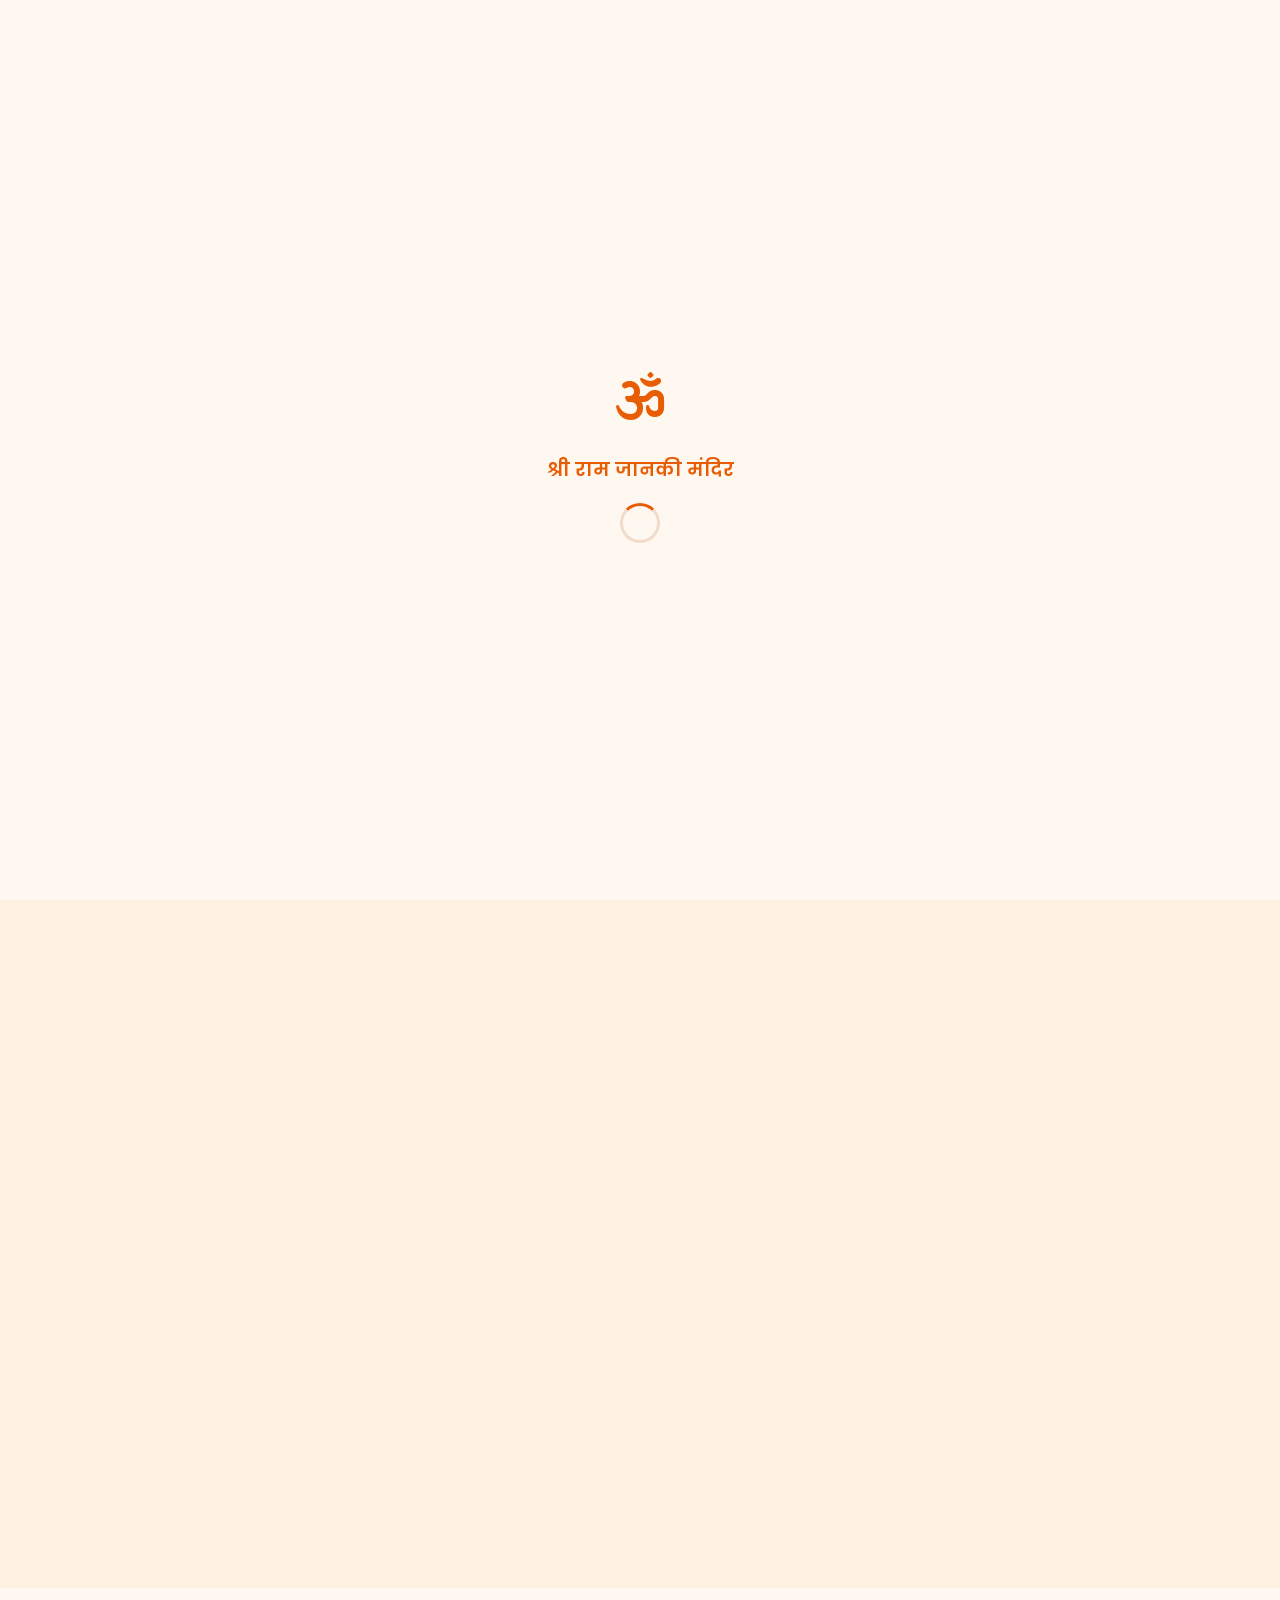
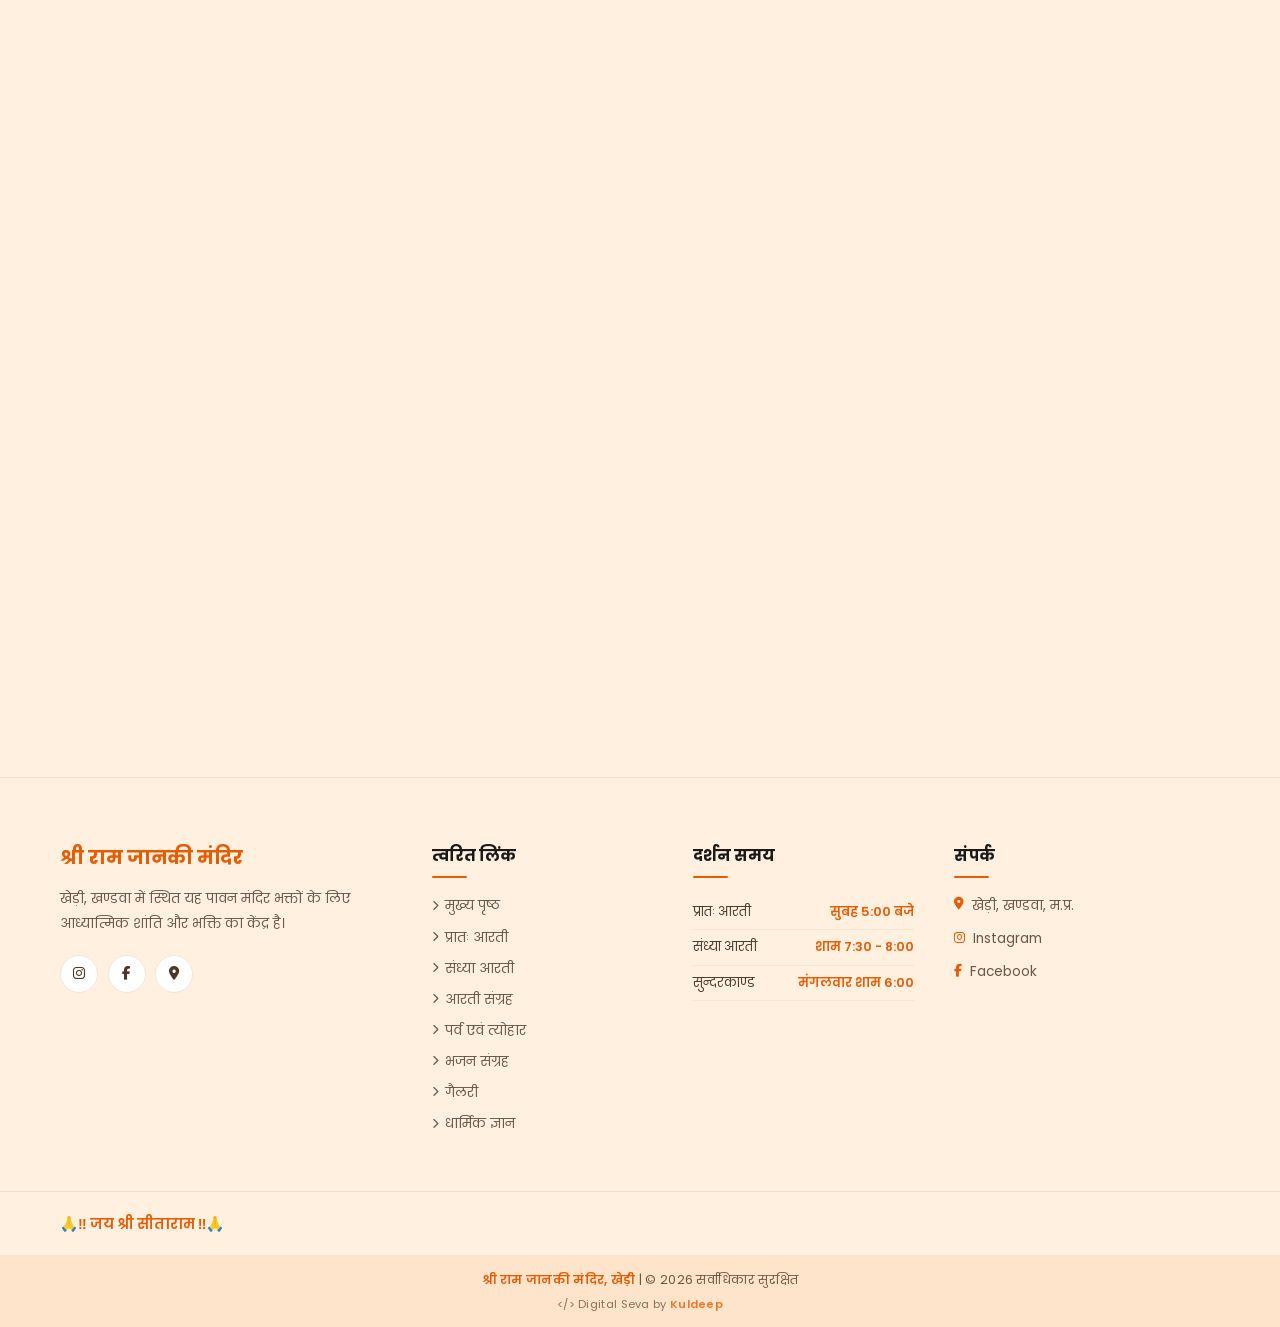
==== index.html @ d08c5ff5 "Add files via upload" ====
<!DOCTYPE html>
<html lang="hi" data-theme="light">

<head>
    <meta charset="UTF-8">
    <meta name="viewport" content="width=device-width, initial-scale=1.0">
    <title>श्री राम जानकी मंदिर - खेड़ी, खण्डवा | आध्यात्मिक शांति और भक्ति का केंद्र</title>
    
    <link rel="preconnect" href="https://fonts.googleapis.com">
    <link rel="preconnect" href="https://fonts.gstatic.com" crossorigin>
    <link href="https://fonts.googleapis.com/css2?family=Hind+Vadodara:wght@300;400;500;600;700&family=Poppins:wght@300;400;500;600;700;800&display=swap" rel="stylesheet">
    
    <link rel="stylesheet" href="https://cdnjs.cloudflare.com/ajax/libs/font-awesome/6.5.1/css/all.min.css">
    <link href="https://unpkg.com/aos@2.3.1/dist/aos.css" rel="stylesheet">
    <link rel="stylesheet" href="style.css">
    <!-- SEO Meta Tags -->
    <meta name="description" content="श्री राम जानकी मंदिर, खेड़ी, खण्डवा - आध्यात्मिक शांति और भक्ति का केंद्र। प्रातः 5:00 बजे और संध्या 7:30 बजे आरती।">
    <meta name="keywords" content="श्री राम जानकी मंदिर, खेड़ी, खण्डवा, राम मंदिर, आरती, भजन, हनुमान चालीसा, सनातन धर्म, मध्य प्रदेश मंदिर">
    <meta name="robots" content="index, follow">
    <link rel="canonical" href="https://shreeramjanki.vercel.app/">
</head>

<body>
    <div class="preloader" id="preloader">
        <div class="preloader-content">
            <div class="preloader-icon"><i class="fas fa-om"></i></div>
            <div class="preloader-text">श्री राम जानकी मंदिर</div>
            <div class="spinner"></div>
        </div>
    </div>
    
    <header class="header" id="header">
        <nav class="navbar">
            <div class="container">
                <div class="nav-wrapper">
                    <a href="index.html" class="logo">
                        <div class="logo-text">
                            <h1>श्री राम जानकी मंदिर</h1>
                            <span class="logo-subtitle">खेड़ी, खण्डवा (म.प्र.)</span>
                        </div>
                    </a>
                    
                    <ul class="nav-menu" id="navMenu">
                        <li class="nav-item"><a href="index.html" class="nav-link active">मुख्य पृष्ठ</a></li>
                        <li class="nav-item"><a href="pratahaarti.html" class="nav-link">प्रातः आरती</a></li>
                        <li class="nav-item"><a href="sandhya.html" class="nav-link">संध्या आरती</a></li>
                        <li class="nav-item"><a href="aartisangrah.html" class="nav-link">आरती संग्रह</a></li>
                        <li class="nav-item"><a href="parv.html" class="nav-link">पर्व एवं त्योहार</a></li>
                        <li class="nav-item"><a href="bhajan.html" class="nav-link">भजन संग्रह</a></li>
                        <li class="nav-item"><a href="gallery.html" class="nav-link">गैलरी</a></li>
                        <li class="nav-item"><a href="gyaan.html" class="nav-link">धार्मिक ज्ञान</a></li>
                    </ul>
                    
                    <div class="nav-actions">
                        <button class="theme-toggle" id="themeToggle"><i class="fas fa-moon"></i></button>
                        <button class="hamburger" id="hamburger"></button>
                    </div>
                </div>
            </div>
        </nav>
    </header>
    
    <main>
        <section class="hero" id="home">
            <div class="hero-bg-particles" id="particles"></div>
            <div class="hero-overlay"></div>
            <div class="container">
                <div class="hero-content">
                    <div class="hero-badge" data-aos="fade-down">
                        <i class="fas fa-om"></i>
                        <span>जय श्री राम</span>
                    </div>
                    <h1 class="hero-title" data-aos="fade-up" data-aos-delay="200">श्री राम जानकी मंदिर</h1>
                    <p class="hero-subtitle" data-aos="fade-up" data-aos-delay="400">आध्यात्मिक शांति और भक्ति का दिव्य केंद्र</p>
                    <p class="hero-description" data-aos="fade-up" data-aos-delay="600">खेड़ी, खण्डवा में स्थित यह पावन मंदिर भगवान श्रीराम और माता सीता को समर्पित है। यहाँ आकर भक्तों को अपार शांति और आध्यात्मिक ऊर्जा का अनुभव होता है।</p>
                    <div class="hero-buttons" data-aos="fade-up" data-aos-delay="800">
                        <a href="#schedule" class="btn btn-primary"><i class="fas fa-clock"></i> दर्शन समय</a>
                        <a href="aartisangrah.html" class="btn btn-outline"><i class="fas fa-pray"></i> आरती संग्रह</a>
                        <a href="#contact" class="btn btn-secondary"><i class="fas fa-location-dot"></i> संपर्क करें</a>
                    </div>
                </div>
            </div>
            <div class="hero-wave">
                <svg xmlns="http://www.w3.org/2000/svg" viewBox="0 0 1440 320">
                    <path fill="var(--bg-primary)" fill-opacity="1" d="M0,96L48,112C96,128,192,160,288,186.7C384,213,480,235,576,213.3C672,192,768,128,864,128C960,128,1056,192,1152,208C1248,224,1344,192,1392,176L1440,160L1440,320L1392,320C1344,320,1248,320,1152,320C1056,320,960,320,864,320C768,320,672,320,576,320C480,320,384,320,288,320C192,320,96,320,48,320L0,320Z"></path>
                </svg>
            </div>
        </section>
        
        <section class="schedule-section" id="schedule">
            <div class="container">
                <div class="section-header" data-aos="fade-up">
                    <span class="section-badge"><i class="far fa-clock"></i> दैनिक कार्यक्रम</span>
                    <h2 class="section-title">समय सारणी</h2>
                    <p class="section-description">मंदिर में होने वाली दैनिक गतिविधियों का विवरण</p>
                    <div class="divider"><span class="divider-icon"><i class="fas fa-om"></i></span></div>
                </div>
                <div class="schedule-cards">
                    <div class="schedule-card" data-aos="fade-up" data-aos-delay="100">
                        <div class="card-icon-wrapper"><i class="fas fa-sun"></i></div>
                        <h3 class="card-title">प्रातः आरती</h3>
                        <div class="card-time"><i class="far fa-clock"></i><span>प्रतिदिन सुबह 5:00 बजे</span></div>
                        <p class="card-description">दिन की शुरुआत भगवान की आरती से करें और आशीर्वाद प्राप्त करें।</p>
                        <a href="pratahaarti.html" class="card-btn">आरती देखें <i class="fas fa-arrow-right"></i></a>
                    </div>
                    <div class="schedule-card" data-aos="fade-up" data-aos-delay="200">
                        <div class="card-icon-wrapper"><i class="fas fa-cloud-moon"></i></div>
                        <h3 class="card-title">संध्या आरती</h3>
                        <div class="card-time"><i class="far fa-clock"></i><span>प्रतिदिन शाम 7:30 - 8:00 बजे</span></div>
                        <p class="card-description">शाम की आरती में शामिल होकर दिनभर की थकान और तनाव दूर करें।</p>
                        <a href="sandhya.html" class="card-btn">आरती देखें <i class="fas fa-arrow-right"></i></a>
                    </div>
                    
                    
                    <!--  <div class="schedule-card" data-aos="fade-up" data-aos-delay="300">
                        <div class="card-icon-wrapper"><i class="fas fa-book-open"></i></div>
                        <h3 class="card-title">सुन्दरकाण्ड पाठ</h3>
                        <div class="card-time"><i class="far fa-clock"></i><span>प्रति मंगलवार शाम 6:00 बजे</span></div>
                        <p class="card-description">हर मंगलवार को विशेष सुन्दरकाण्ड का पाठ और हनुमान जी की आरती।</p>
                        <a href="#" class="card-btn">और जानें <i class="fas fa-arrow-right"></i></a>
                    </div> -->
                    
                    
                </div>
            </div>
        </section>
        
        <section class="quicklinks-section" id="aarti">
            <div class="container">
                <div class="section-header" data-aos="fade-up">
                    <span class="section-badge"><i class="fas fa-link"></i> उपयोगी लिंक</span>
                    <h2 class="section-title">त्वरित लिंक</h2>
                    <p class="section-description">मंदिर से जुड़ी सभी जानकारी एक ही स्थान पर</p>
                    <div class="divider"><span class="divider-icon"><i class="fas fa-om"></i></span></div>
                </div>
                <div class="quicklinks-grid">
                    <a href="pratahaarti.html" class="quicklink-card" data-aos="fade-up" data-aos-delay="100">
                        <div class="ql-icon"><i class="fas fa-sun"></i></div><span class="ql-text">प्रातः आरती</span>
                    </a>
                    <a href="sandhya.html" class="quicklink-card" data-aos="fade-up" data-aos-delay="200">
                        <div class="ql-icon"><i class="fas fa-cloud-moon"></i></div><span class="ql-text">संध्या आरती</span>
                    </a>
                    <a href="aartisangrah.html" class="quicklink-card" data-aos="fade-up" data-aos-delay="300">
                        <div class="ql-icon"><i class="fas fa-book"></i></div><span class="ql-text">आरती संग्रह</span>
                    </a>
                    <a href="bhajan.html" class="quicklink-card" data-aos="fade-up" data-aos-delay="400">
                        <div class="ql-icon"><i class="fas fa-music"></i></div><span class="ql-text">भजन संग्रह</span>
                    </a>
                    <a href="parv.html" class="quicklink-card" data-aos="fade-up" data-aos-delay="500">
                        <div class="ql-icon"><i class="fas fa-calendar-alt"></i></div><span class="ql-text">पर्व एवं त्योहार</span>
                    </a>
                    <a href="gallery.html" class="quicklink-card" data-aos="fade-up" data-aos-delay="600">
                        <div class="ql-icon"><i class="fas fa-images"></i></div><span class="ql-text">गैलरी</span>
                    </a>
                </div>
            </div>
        </section>
        
        <section class="gallery-section" id="gallery">
            <div class="container">
                <div class="section-header" data-aos="fade-up">
                    <span class="section-badge"><i class="fas fa-camera"></i> दर्शन</span>
                    <h2 class="section-title">मनमोहक दर्शन</h2>
                    <p class="section-description">मंदिर की कुछ झलकियाँ</p>
                    <div class="divider"><span class="divider-icon"><i class="fas fa-om"></i></span></div>
                </div>
                <div class="gallery-stack">
                    <div class="gallery-stack-card" data-aos="fade-up">
                        <img src="gallery/ramji.jpg" alt="भगवान श्रीराम दर्शन - श्री राम जानकी मंदिर, खेड़ी, खण्डवा" onerror="this.style.display='none'; this.parentElement.querySelector('.gallery-stack-placeholder').style.display='flex'">
                        <div class="gallery-stack-placeholder"><i class="fas fa-om"></i><span>🙏 भगवान श्रीराम 🙏</span></div>
                        <div class="gallery-stack-info">
                            <h3>🙏 श्रीराम दरबार 🙏</h3>
                        </div>
                    </div>
                    <div class="gallery-stack-card" data-aos="fade-up" data-aos-delay="200">
                        <img src="gallery/mahadev.jpg" alt="भोले बाबा महादेव दर्शन - श्री राम जानकी मंदिर, खेड़ी" onerror="this.style.display='none'; this.parentElement.querySelector('.gallery-stack-placeholder').style.display='flex'">
                        <div class="gallery-stack-placeholder"><i class="fas fa-trident"></i><span>🙏 भोले बाबा 🙏</span></div>
                        <div class="gallery-stack-info">
                            <h3>🙏 भोले बाबा 🙏</h3>
                        </div>
                    </div>
                    <div class="gallery-stack-card" data-aos="fade-up" data-aos-delay="400">
                        <img src="gallery/krishna.jpg" alt="श्री कृष्ण भगवान दर्शन - श्री राम जानकी मंदिर, खेड़ी" onerror="this.style.display='none'; this.parentElement.querySelector('.gallery-stack-placeholder').style.display='flex'">
                        <div class="gallery-stack-placeholder"><i class="fas fa-feather-alt"></i><span>🙏 श्री गोपाल कृष्ण भगवान 🙏</span></div>
                        <div class="gallery-stack-info">
                            <h3>🙏 श्री गोपाल कृष्ण भगवान 🙏</h3>
                        </div>
                    </div>
                </div>
                <div class="gallery-note" data-aos="fade-up">
                    <i class="fas fa-images"></i>
                    <span>और तस्वीरें देखने के लिए गैलरी पर जाएं</span>
                    <a href="gallery.html" class="btn btn-primary btn-sm"><i class="fas fa-arrow-right"></i> पूरी गैलरी</a>
                </div>
            </div>
        </section>
        
        <section class="about-section" id="about">
            <div class="container">
                <div class="section-header" data-aos="fade-up">
                    <span class="section-badge"><i class="fas fa-info-circle"></i> हमारे बारे में</span>
                    <h2 class="section-title">श्री राम जानकी मंदिर का महत्व</h2>
                    <div class="divider"><span class="divider-icon"><i class="fas fa-om"></i></span></div>
                </div>
                <div class="about-wrapper">
                    <div class="about-content" data-aos="fade-up">
                        <p class="about-text">श्री राम जानकी मंदिर, खेड़ी, खण्डवा में स्थित एक अत्यंत पवित्र मंदिर है। यह मंदिर भगवान श्रीराम और माता सीता को समर्पित है।</p>
                        <p class="about-text">यहाँ नियमित रूप से प्रातः और संध्या आरती होती है, साथ ही हर मंगलवार को सुन्दरकाण्ड का पाठ किया जाता है।</p>
                        <div class="about-features">
                            <div class="about-feature"><i class="fas fa-check-circle"></i><span>प्रतिदिन दो बार आरती</span></div>
                            <div class="about-feature"><i class="fas fa-check-circle"></i><span>साप्ताहिक सुन्दरकाण्ड पाठ</span></div>
                            <div class="about-feature"><i class="fas fa-check-circle"></i><span>सभी त्योहारों पर विशेष आयोजन</span></div>
                            <div class="about-feature"><i class="fas fa-check-circle"></i><span>निःशुल्क प्रसाद वितरण</span></div>
                        </div>
                        <a href="https://maps.app.goo.gl/gtmAkqRN3Cxbq8kE8" target="_blank" class="btn btn-primary"><i class="fas fa-map-marker-alt"></i> मंदिर स्थान</a>
                    </div>
                </div>
            </div>
        </section>
        
        <section class="contact-section" id="contact">
            <div class="container">
                <div class="section-header" data-aos="fade-up">
                    <span class="section-badge"><i class="fas fa-phone-alt"></i> जुड़ें हमसे</span>
                    <h2 class="section-title">संपर्क करें</h2>
                    <p class="section-description">किसी भी जानकारी के लिए हमसे सीधे संपर्क करें</p>
                    <div class="divider"><span class="divider-icon"><i class="fas fa-om"></i></span></div>
                </div>
                <div class="contact-wrapper">
                    <div class="contact-info-cards" data-aos="fade-up">
                        <div class="contact-info-card">
                            <div class="contact-card-icon"><i class="fas fa-map-marker-alt"></i></div>
                            <h3>पता</h3>
                            <p>श्री राम जानकी मंदिर<br>खेड़ी, खण्डवा<br>मध्य प्रदेश</p>
                        </div>
                        <div class="contact-info-card">
                            <div class="contact-card-icon"><i class="fas fa-clock"></i></div>
                            <h3>दर्शन समय</h3>
                            <p>सुबह 5:00 बजे से<br>रात 9:00 बजे तक</p>
                        </div>
                        <div class="contact-info-card">
                            <div class="contact-card-icon"><i class="fas fa-share-alt"></i></div>
                            <h3>सोशल मीडिया</h3>
                            <div class="social-buttons">
                                <a href="https://www.instagram.com/shreeramjanakimandirkhedi?igsh=d3RnYnZqNzcwbDA4" target="_blank" class="social-btn instagram"><i class="fab fa-instagram"></i> Instagram</a>
                                <a href="https://m.facebook.com/113578057234668/" target="_blank" class="social-btn facebook"><i class="fab fa-facebook"></i> Facebook</a>
                            </div>
                        </div>
                    </div>
                </div>
            </div>
        </section>
    </main>
    
    <footer class="footer">
        <div class="footer-top">
            <div class="container">
                <div class="footer-grid">
                    <div class="footer-about">
                        <div class="footer-logo">
                            <h3>श्री राम जानकी मंदिर</h3>
                        </div>
                        <p class="footer-description">खेड़ी, खण्डवा में स्थित यह पावन मंदिर भक्तों के लिए आध्यात्मिक शांति और भक्ति का केंद्र है।</p>
                        <div class="footer-social">
                            <a href="https://www.instagram.com/shreeramjanakimandirkhedi?igsh=d3RnYnZqNzcwbDA4" target="_blank" class="footer-social-link"><i class="fab fa-instagram"></i></a>
                            <a href="https://m.facebook.com/113578057234668/" target="_blank" class="footer-social-link"><i class="fab fa-facebook-f"></i></a>
                            <a href="https://maps.app.goo.gl/gtmAkqRN3Cxbq8kE8" target="_blank" class="footer-social-link"><i class="fas fa-map-marker-alt"></i></a>
                        </div>
                    </div>
                    <div class="footer-links">
                        <h4>त्वरित लिंक</h4>
                        <ul>
                            <li><a href="index.html"><i class="fas fa-chevron-right"></i> मुख्य पृष्ठ</a></li>
                            <li><a href="pratahaarti.html"><i class="fas fa-chevron-right"></i> प्रातः आरती</a></li>
                            <li><a href="sandhya.html"><i class="fas fa-chevron-right"></i> संध्या आरती</a></li>
                            <li><a href="aartisangrah.html"><i class="fas fa-chevron-right"></i> आरती संग्रह</a></li>
                            <li><a href="parv.html"><i class="fas fa-chevron-right"></i> पर्व एवं त्योहार</a></li>
                            <li><a href="bhajan.html"><i class="fas fa-chevron-right"></i> भजन संग्रह</a></li>
                            <li><a href="gallery.html"><i class="fas fa-chevron-right"></i> गैलरी</a></li>
                            <li><a href="gyaan.html"><i class="fas fa-chevron-right"></i> धार्मिक ज्ञान</a></li>
                        </ul>
                    </div>
                    <div class="footer-timings">
                        <h4>दर्शन समय</h4>
                        <ul>
                            <li>
                                <div class="timing-item"><span class="timing-label">प्रातः आरती</span><span class="timing-value">सुबह 5:00 बजे</span></div>
                            </li>
                            <li>
                                <div class="timing-item"><span class="timing-label">संध्या आरती</span><span class="timing-value">शाम 7:30 - 8:00</span></div>
                            </li>
                            <li>
                                <div class="timing-item"><span class="timing-label">सुन्दरकाण्ड</span><span class="timing-value">मंगलवार शाम 6:00</span></div>
                            </li>
                        </ul>
                    </div>
                    <div class="footer-contact">
                        <h4>संपर्क</h4>
                        <ul>
                            <li><a href="https://maps.app.goo.gl/gtmAkqRN3Cxbq8kE8" target="_blank" style="color: var(--text-tertiary); text-decoration: none; display: flex; align-items: flex-start; gap: 8px;"><i class="fas fa-map-marker-alt"></i><span>खेड़ी, खण्डवा, म.प्र.</span></a></li>
                            <li><a href="https://www.instagram.com/shreeramjanakimandirkhedi?igsh=d3RnYnZqNzcwbDA4" target="_blank" style="color: var(--text-tertiary); text-decoration: none; display: flex; align-items: flex-start; gap: 8px;"><i class="fab fa-instagram"></i><span>Instagram</span></a></li>
                            <li><a href="https://m.facebook.com/113578057234668/" target="_blank" style="color: var(--text-tertiary); text-decoration: none; display: flex; align-items: flex-start; gap: 8px;"><i class="fab fa-facebook-f"></i><span>Facebook</span></a></li>
                        </ul>
                    </div>
                </div>
            </div>
        </div>
        <div class="footer-bottom">
            <div class="container">
                <div class="footer-bottom-content">
                    <p class="footer-jairam">🙏‼️ जय श्री सीताराम ‼️🙏</p>
                </div>
            </div>
        </div>
        <div class="footer-watermark">
            <div class="container">
                <p><span>श्री राम जानकी मंदिर, खेड़ी</span> | &copy; 2026 सर्वाधिकार सुरक्षित</p>
                <p class="digital-seva">&lt;/&gt; Digital Seva by <a href="https://www.instagram.com/kuldeepyaduvanshi.in" target="_blank">Kuldeep</a></p>
            </div>
        </div>
    </footer>
    
    <button class="back-to-top" id="backToTop"><i class="fas fa-arrow-up"></i></button>
    
    <script src="https://unpkg.com/aos@2.3.1/dist/aos.js"></script>
    <script src="script.js"></script>
</body>

</html>
---- style.css ----
/* ============================================
   CSS Custom Properties (Light & Dark Mode)
   ============================================ */
:root {
    /* Light Theme - Better Colors */
    --bg-primary: #FFF8F0;
    --bg-secondary: #FFF0E0;
    --bg-tertiary: #FFE4CC;
    --bg-card: #FFFFFF;
    --bg-card-hover: #FFF5EB;
    --text-primary: #1A1A1A;
    --text-secondary: #4A3728;
    --text-tertiary: #6B5744;
    --text-light: #8B7355;
    --accent-primary: #E85D04;
    --accent-secondary: #F48C06;
    --accent-tertiary: #FFBA08;
    --gradient-primary: linear-gradient(135deg, #E85D04, #F48C06);
    --gradient-secondary: linear-gradient(135deg, #F48C06, #FFBA08);
    --gradient-gold: linear-gradient(135deg, #FFBA08, #FF9F1C);
    --gradient-card: linear-gradient(145deg, #FFFFFF, #FFF8F0);
    --border-color: #F0DCC8;
    --border-light: #F5E6D3;
    --shadow-sm: 0 2px 8px rgba(232, 93, 4, 0.08);
    --shadow-md: 0 8px 25px rgba(232, 93, 4, 0.12);
    --shadow-lg: 0 16px 40px rgba(232, 93, 4, 0.15);
    --shadow-xl: 0 24px 50px rgba(232, 93, 4, 0.18);
    --overlay-light: rgba(255, 248, 240, 0.8);
    --nav-bg: rgba(255, 255, 255, 0.98);
    --glass-bg: rgba(255, 255, 255, 0.8);
    --accent-glow: rgba(232, 93, 4, 0.15);
    --success-color: #22C55E;
    --card-accent-border: #E85D04;
}

[data-theme="dark"] {
    --bg-primary: #1A1D26;
    --bg-secondary: #21252F;
    --bg-tertiary: #2A2F3A;
    --bg-card: #252935;
    --bg-card-hover: #2D3140;
    --text-primary: #FFFFFF;
    --text-secondary: #E8E3D8;
    --text-tertiary: #C8C0B0;
    --text-light: #B0A898;
    --accent-primary: #FF9F45;
    --accent-secondary: #FFB370;
    --accent-tertiary: #FFD700;
    --gradient-primary: linear-gradient(135deg, #FF9F45, #E8892E);
    --gradient-secondary: linear-gradient(135deg, #FFB370, #FF9F45);
    --gradient-gold: linear-gradient(135deg, #FFD700, #FFB347);
    --gradient-card: linear-gradient(145deg, #252935, #2A2E3A);
    --border-color: #363B48;
    --border-light: #303440;
    --shadow-sm: 0 2px 8px rgba(0, 0, 0, 0.5);
    --shadow-md: 0 8px 25px rgba(0, 0, 0, 0.6);
    --shadow-lg: 0 16px 40px rgba(0, 0, 0, 0.7);
    --shadow-xl: 0 24px 50px rgba(0, 0, 0, 0.8);
    --overlay-light: rgba(26, 29, 38, 0.85);
    --nav-bg: rgba(33, 37, 47, 0.98);
    --glass-bg: rgba(37, 41, 53, 0.8);
    --accent-glow: rgba(255, 159, 69, 0.2);
    --success-color: #22C55E;
    --card-accent-border: #FF9F45;
}

/* ============================================
   Reset & Base Styles
   ============================================ */
*,
*::before,
*::after {
    margin: 0;
    padding: 0;
    box-sizing: border-box;
}

html {
    scroll-behavior: smooth;
    scroll-padding-top: 80px;
    overflow-x: hidden;
    width: 100%;
}

body {
    font-family: 'Poppins', 'Hind Vadodara', sans-serif;
    line-height: 1.7;
    color: var(--text-primary);
    background-color: var(--bg-primary);
    transition: background-color 0.5s ease, color 0.5s ease;
    overflow-x: hidden;
    width: 100%;
    max-width: 100vw;
    position: relative;
}

.container {
    max-width: 1200px;
    margin: 0 auto;
    padding: 0 20px;
    width: 100%;
}

section {
    overflow: hidden;
}

/* ============================================
   Preloader
   ============================================ */
.preloader {
    position: fixed;
    top: 0;
    left: 0;
    width: 100%;
    height: 100%;
    background: var(--bg-primary);
    display: flex;
    align-items: center;
    justify-content: center;
    z-index: 9999;
    transition: opacity 0.5s ease, visibility 0.5s ease;
}

.preloader.hidden {
    opacity: 0;
    visibility: hidden;
    pointer-events: none;
}

.preloader-content {
    text-align: center;
}

.preloader-icon {
    font-size: 3rem;
    color: var(--accent-primary);
    animation: pulse 1.5s ease-in-out infinite;
}

.preloader-text {
    font-size: 1.2rem;
    color: var(--accent-primary);
    margin: 1rem 0;
    font-weight: 600;
}

.spinner {
    width: 40px;
    height: 40px;
    border: 3px solid var(--border-color);
    border-top-color: var(--accent-primary);
    border-radius: 50%;
    animation: spin 0.8s linear infinite;
    margin: 0 auto;
}

@keyframes pulse {
    
    0%,
    100% {
        transform: scale(1);
    }
    
    50% {
        transform: scale(1.15);
    }
}

@keyframes spin {
    to {
        transform: rotate(360deg);
    }
}

/* ============================================
   Header & Navigation - Portfolio Style
   ============================================ */
.header {
    position: sticky;
    top: 0;
    z-index: 1000;
    width: 100%;
}

.navbar {
    background: var(--nav-bg);
    padding: 15px 20px;
    display: flex;
    align-items: center;
    justify-content: space-between;
    box-shadow: 0 2px 10px rgba(0, 0, 0, 0.1);
    width: 100%;
}

.nav-wrapper {
    display: flex;
    justify-content: space-between;
    align-items: center;
    width: 100%;
    max-width: 1200px;
    margin: 0 auto;
}

/* Logo */
.logo {
    font-size: 1.2rem;
    font-weight: 700;
    color: var(--text-primary);
    text-decoration: none;
    transition: color 0.3s;
    display: flex;
    align-items: center;
    gap: 8px;
}

.logo-text h1 {
    font-size: 1.1rem;
    color: var(--accent-primary);
    font-weight: 700;
    line-height: 1.2;
    white-space: nowrap;
}

.logo-subtitle {
    font-size: 0.7rem;
    color: var(--text-tertiary);
    font-weight: 500;
}

/* Navigation Menu */
.nav-menu {
    display: none;
    position: fixed;
    top: 72px;
    left: 0;
    right: 0;
    background: var(--bg-card);
    flex-direction: column;
    gap: 8px;
    padding: 20px;
    box-shadow: 0 5px 15px rgba(0, 0, 0, 0.15);
    z-index: 1000;
    border-radius: 0 0 15px 15px;
    list-style: none;
    margin: 0;
}

.nav-menu.active {
    display: flex;
}

.nav-item {
    width: 100%;
    margin: 0;
    padding: 0;
}

.nav-link {
    display: block;
    padding: 12px 18px;
    border-radius: 25px;
    transition: all 0.3s ease;
    background: var(--bg-card);
    color: var(--text-primary);
    font-weight: 500;
    text-decoration: none;
    box-shadow: 0 2px 8px rgba(0, 0, 0, 0.08);
    font-size: 0.95rem;
    text-align: center;
    border: 1px solid var(--border-light);
    white-space: nowrap;
}

.nav-link:hover {
    background: var(--accent-primary);
    color: white !important;
    transform: translateY(-2px);
    box-shadow: 0 4px 12px rgba(232, 93, 4, 0.3);
}

.nav-link.active {
    background: var(--gradient-primary);
    color: white !important;
    box-shadow: 0 4px 15px rgba(232, 93, 4, 0.35);
    border-color: transparent;
    font-weight: 600;
}

/* Nav Actions */
.nav-actions {
    display: flex;
    align-items: center;
    gap: 10px;
    flex-shrink: 0;
}

.theme-toggle {
    width: 38px;
    height: 38px;
    border-radius: 50%;
    background: var(--bg-tertiary);
    border: 1px solid var(--border-color);
    color: var(--text-secondary);
    cursor: pointer;
    font-size: 1rem;
    display: flex;
    align-items: center;
    justify-content: center;
    transition: all 0.3s ease;
}

.theme-toggle:hover {
    background: var(--accent-primary);
    color: white;
    border-color: var(--accent-primary);
}

/* Hamburger Menu Button */
.hamburger {
    background: none;
    border: none;
    font-size: 24px;
    color: var(--text-primary);
    cursor: pointer;
    display: flex;
    align-items: center;
    justify-content: center;
    transition: color 0.3s;
    padding: 5px;
    width: 40px;
    height: 40px;
}

.hamburger:hover {
    color: var(--accent-primary);
}

.hamburger::before {
    content: '\f0c9';
    font-family: 'Font Awesome 6 Free';
    font-weight: 900;
    font-size: 24px;
}

.hamburger.active::before {
    content: '\f00d';
    color: var(--accent-primary);
}

/* Overlay for mobile menu */
.nav-overlay {
    display: none;
    position: fixed;
    top: 0;
    left: 0;
    width: 100%;
    height: 100%;
    background: rgba(0, 0, 0, 0.5);
    z-index: 998;
}

.nav-overlay.active {
    display: block;
}

/* Body scroll lock */
body.menu-open {
    overflow: hidden;
}

/* Desktop Navigation */
@media (min-width: 769px) {
    .nav-menu {
        position: static;
        display: flex;
        flex-direction: row;
        background: transparent;
        box-shadow: none;
        padding: 0;
        gap: 5px;
        border-radius: 0;
        flex-wrap: nowrap;
    }
    
    .hamburger {
        display: none;
    }
    
    .nav-item {
        width: auto;
        flex-shrink: 0;
    }
    
    .nav-link {
        background: transparent;
        box-shadow: none;
        padding: 8px 14px;
        font-size: 0.85rem;
        border: none;
        border-radius: 25px;
        white-space: nowrap;
        display: inline-flex;
        align-items: center;
        gap: 5px;
    }
    
    .nav-link:hover {
        background: var(--bg-tertiary);
        color: var(--accent-primary) !important;
        transform: translateY(0);
        box-shadow: none;
    }
    
    .nav-link.active {
        background: var(--gradient-primary);
        color: white !important;
        box-shadow: 0 4px 15px rgba(232, 93, 4, 0.3);
    }
}

/* ============================================
   Hero Section
   ============================================ */
.hero {
    position: relative;
    background: var(--gradient-primary);
    min-height: 85vh;
    display: flex;
    align-items: center;
    overflow: hidden;
    padding: 80px 0 60px;
    width: 100%;
}

.hero-bg-particles {
    position: absolute;
    top: 0;
    left: 0;
    width: 100%;
    height: 100%;
    pointer-events: none;
}

.hero-overlay {
    position: absolute;
    top: 0;
    left: 0;
    width: 100%;
    height: 100%;
    background: url("data:image/svg+xml,%3Csvg width='60' height='60' viewBox='0 0 60 60' xmlns='http://www.w3.org/2000/svg'%3E%3Cg fill='none' fill-rule='evenodd'%3E%3Cg fill='%23ffffff' fill-opacity='0.04'%3E%3Cpath d='M36 34v-4h-2v4h-4v2h4v4h2v-4h4v-2h-4zm0-30V0h-2v4h-4v2h4v4h2V6h4V4h-4zM6 34v-4H4v4H0v2h4v4h2v-4h4v-2H6zM6 4V0H4v4H0v2h4v4h2V6h4V4H6z'/%3E%3C/g%3E%3C/g%3E%3C/svg%3E");
}

.hero .container {
    display: flex;
    justify-content: center;
    text-align: center;
    position: relative;
    z-index: 1;
}

.hero-content {
    color: white;
    max-width: 700px;
}

.hero-badge {
    display: inline-flex;
    align-items: center;
    gap: 8px;
    background: rgba(255, 255, 255, 0.2);
    padding: 8px 20px;
    border-radius: 25px;
    font-size: 0.9rem;
    margin-bottom: 1.5rem;
    backdrop-filter: blur(10px);
    border: 1px solid rgba(255, 255, 255, 0.3);
}

.hero-title {
    font-size: 3.2rem;
    font-weight: 800;
    line-height: 1.2;
    margin-bottom: 0.8rem;
    text-shadow: 2px 2px 4px rgba(0, 0, 0, 0.2);
}

.hero-subtitle {
    font-size: 1.3rem;
    font-weight: 500;
    opacity: 0.95;
    margin-bottom: 0.8rem;
}

.hero-description {
    font-size: 1rem;
    opacity: 0.9;
    margin-bottom: 2rem;
    line-height: 1.8;
}

.hero-buttons {
    display: flex;
    gap: 1rem;
    flex-wrap: wrap;
    justify-content: center;
}

.btn {
    display: inline-flex;
    align-items: center;
    gap: 8px;
    padding: 13px 26px;
    border-radius: 50px;
    font-size: 0.95rem;
    font-weight: 600;
    text-decoration: none;
    cursor: pointer;
    transition: all 0.3s ease;
    border: none;
    font-family: inherit;
    white-space: nowrap;
}

.btn-primary {
    background: white;
    color: var(--accent-primary);
    box-shadow: 0 4px 15px rgba(0, 0, 0, 0.15);
}

.btn-primary:hover {
    transform: translateY(-3px);
    box-shadow: 0 8px 25px rgba(0, 0, 0, 0.2);
}

.btn-outline {
    background: transparent;
    color: white;
    border: 2px solid white;
}

.btn-outline:hover {
    background: white;
    color: var(--accent-primary);
    transform: translateY(-3px);
}

.btn-secondary {
    background: rgba(255, 255, 255, 0.2);
    color: white;
    border: 1px solid rgba(255, 255, 255, 0.4);
    backdrop-filter: blur(10px);
}

.btn-secondary:hover {
    background: rgba(255, 255, 255, 0.3);
    transform: translateY(-3px);
}

.btn-sm {
    padding: 8px 16px;
    font-size: 0.8rem;
}

.hero-wave {
    position: absolute;
    bottom: -1px;
    left: 0;
    width: 100%;
    line-height: 0;
}

.hero-wave svg {
    width: 100%;
    height: auto;
}

/* ============================================
   Section Headers
   ============================================ */
.section-header {
    text-align: center;
    margin-bottom: 3rem;
}

.section-badge {
    display: inline-flex;
    align-items: center;
    gap: 6px;
    background: var(--bg-tertiary);
    color: var(--accent-primary);
    padding: 7px 18px;
    border-radius: 25px;
    font-size: 0.85rem;
    font-weight: 600;
    margin-bottom: 1rem;
}

.section-title {
    font-size: 2.2rem;
    font-weight: 700;
    color: var(--text-primary);
    margin-bottom: 0.5rem;
}

.section-description {
    color: var(--text-tertiary);
    font-size: 1rem;
    max-width: 550px;
    margin: 0 auto;
}

.divider {
    display: flex;
    align-items: center;
    justify-content: center;
    gap: 15px;
    margin-top: 1.2rem;
}

.divider::before,
.divider::after {
    content: '';
    width: 50px;
    height: 2px;
    background: var(--accent-primary);
    opacity: 0.25;
    border-radius: 1px;
}

.divider-icon {
    color: var(--accent-primary);
    font-size: 1.2rem;
}

/* ============================================
   Schedule Section
   ============================================ */
.schedule-section {
    padding: 5rem 0;
    background: var(--bg-secondary);
}

.schedule-cards {
    display: grid;
    grid-template-columns: repeat(3, 1fr);
    gap: 1.8rem;
    max-width: 1200px;
    margin: 0 auto;
    padding: 0 20px;
}

.schedule-card {
    background: var(--bg-card);
    border-radius: 16px;
    padding: 2.5rem 1.5rem 2rem;
    text-align: center;
    position: relative;
    transition: all 0.3s ease;
    border: 1px solid var(--border-light);
    box-shadow: var(--shadow-sm);
}

.schedule-card:hover {
    transform: translateY(-6px);
    box-shadow: var(--shadow-lg);
    border-color: var(--card-accent-border);
}

.card-icon-wrapper {
    font-size: 2rem;
    color: var(--accent-primary);
    margin-bottom: 1rem;
    width: 60px;
    height: 60px;
    background: var(--bg-tertiary);
    border-radius: 50%;
    display: inline-flex;
    align-items: center;
    justify-content: center;
    transition: all 0.3s ease;
}

.schedule-card:hover .card-icon-wrapper {
    background: var(--accent-primary);
    color: white;
    transform: scale(1.1);
}

.card-title {
    font-size: 1.2rem;
    color: var(--text-primary);
    margin-bottom: 0.6rem;
    font-weight: 600;
}

.card-time {
    display: flex;
    align-items: center;
    justify-content: center;
    gap: 6px;
    color: var(--accent-primary);
    margin-bottom: 0.8rem;
    font-size: 0.9rem;
    font-weight: 500;
}

.card-description {
    color: var(--text-light);
    font-size: 0.85rem;
    margin-bottom: 1.2rem;
    line-height: 1.6;
}

.card-btn {
    display: inline-flex;
    align-items: center;
    gap: 6px;
    color: var(--accent-primary);
    text-decoration: none;
    font-weight: 600;
    font-size: 0.85rem;
    transition: all 0.3s ease;
    padding: 8px 18px;
    border-radius: 20px;
    background: var(--bg-tertiary);
}

.card-btn:hover {
    gap: 10px;
    background: var(--accent-primary);
    color: white;
}

/* ============================================
   Quick Links Section
   ============================================ */
.quicklinks-section {
    padding: 5rem 0;
    background: var(--bg-primary);
}

.quicklinks-grid {
    display: grid;
    grid-template-columns: repeat(3, 1fr);
    gap: 1.2rem;
}

.quicklink-card {
    display: flex;
    flex-direction: column;
    align-items: center;
    gap: 0.8rem;
    padding: 1.8rem 1.2rem;
    background: var(--bg-card);
    border-radius: 14px;
    text-decoration: none;
    transition: all 0.3s ease;
    border: 1px solid var(--border-light);
    box-shadow: var(--shadow-sm);
}

.quicklink-card:hover {
    background: var(--gradient-primary);
    transform: translateY(-4px);
    box-shadow: var(--shadow-md);
    border-color: transparent;
}

.quicklink-card:hover .ql-icon,
.quicklink-card:hover .ql-text {
    color: white;
}

.quicklink-card:hover .ql-icon {
    background: rgba(255, 255, 255, 0.25);
}

.ql-icon {
    width: 50px;
    height: 50px;
    background: var(--bg-tertiary);
    border-radius: 50%;
    display: flex;
    align-items: center;
    justify-content: center;
    font-size: 1.1rem;
    color: var(--accent-primary);
    transition: all 0.3s ease;
}

.ql-text {
    font-weight: 600;
    color: var(--text-primary);
    font-size: 0.85rem;
    transition: color 0.3s ease;
}

/* ============================================
   Gallery Stack Section (Index Page)
   ============================================ */
.gallery-section {
    padding: 5rem 0;
    background: var(--bg-secondary);
}

/* Vertical Stack */
.gallery-stack {
    display: flex;
    flex-direction: column;
    gap: 2rem;
    max-width: 450px;
    margin: 0 auto;
}

.gallery-stack-card {
    background: var(--bg-card);
    border-radius: 16px;
    overflow: hidden;
    box-shadow: var(--shadow-md);
    border: 2px solid var(--accent-primary);
    transition: all 0.3s ease;
    position: relative;
}

.gallery-stack-card:hover {
    transform: translateY(-5px);
    box-shadow: var(--shadow-xl);
}

.gallery-stack-card img {
    width: 100%;
    height: 300px;
    object-fit: cover;
    display: block;
}

.gallery-stack-placeholder {
    display: none;
    width: 100%;
    height: 300px;
    flex-direction: column;
    align-items: center;
    justify-content: center;
    gap: 0.8rem;
    background: var(--bg-tertiary);
    color: var(--accent-primary);
}

.gallery-stack-placeholder i {
    font-size: 3rem;
}

.gallery-stack-placeholder span {
    font-size: 1rem;
    font-weight: 600;
    text-align: center;
    padding: 0 1rem;
}

.gallery-stack-info {
    padding: 1rem;
    text-align: center;
}

.gallery-stack-info h3 {
    font-size: 1.1rem;
    color: var(--accent-primary);
    font-weight: 700;
}

/* Gallery Note */
.gallery-note {
    text-align: center;
    margin-top: 2.5rem;
    padding: 1.2rem 1.5rem;
    background: var(--bg-card);
    border-radius: 14px;
    border: 2px dashed var(--border-color);
    display: flex;
    align-items: center;
    justify-content: center;
    gap: 12px;
    flex-wrap: wrap;
    max-width: 500px;
    margin-left: auto;
    margin-right: auto;
}

.gallery-note i {
    font-size: 1.3rem;
    color: var(--accent-primary);
}

.gallery-note span {
    font-size: 0.9rem;
    color: var(--text-secondary);
    font-weight: 500;
}

.gallery-note .btn-sm {
    padding: 6px 16px;
    font-size: 0.8rem;
}

@media (max-width: 768px) {
    .gallery-stack {
        max-width: 380px;
    }
    
    .gallery-stack-card img,
    .gallery-stack-placeholder {
        height: 250px;
    }
    
    .gallery-stack-info h3 {
        font-size: 1rem;
    }
    
    .gallery-note {
        flex-direction: column;
        text-align: center;
    }
}

@media (max-width: 480px) {
    .gallery-stack {
        max-width: 100%;
        gap: 1.5rem;
    }
    
    .gallery-stack-card img,
    .gallery-stack-placeholder {
        height: 220px;
    }
    
    .gallery-stack-info h3 {
        font-size: 0.95rem;
    }
}

/* ============================================
   About Section
   ============================================ */
.about-section {
    padding: 5rem 0;
    background: var(--bg-primary);
}

.about-wrapper {
    max-width: 800px;
    margin: 0 auto;
    text-align: center;
}

.about-content h2 {
    font-size: 2rem;
    color: var(--text-primary);
    margin-bottom: 1rem;
    position: relative;
    padding-bottom: 1rem;
}

.about-content h2::after {
    content: '';
    position: absolute;
    bottom: 0;
    left: 50%;
    transform: translateX(-50%);
    width: 60px;
    height: 3px;
    background: var(--accent-primary);
    border-radius: 2px;
}

.about-text {
    color: var(--text-secondary);
    margin-bottom: 1rem;
    line-height: 1.9;
    font-size: 1rem;
    text-align: center;
}

.about-features {
    margin: 2rem 0;
    display: grid;
    grid-template-columns: repeat(2, 1fr);
    gap: 1rem;
    text-align: left;
    max-width: 500px;
    margin-left: auto;
    margin-right: auto;
}

.about-feature {
    display: flex;
    align-items: center;
    gap: 10px;
    color: var(--text-secondary);
    font-size: 0.9rem;
    padding: 0.5rem;
}

.about-feature i {
    color: var(--success-color);
    font-size: 1rem;
    flex-shrink: 0;
}

/* ============================================
   Contact Section
   ============================================ */
.contact-section {
    padding: 5rem 0;
    background: var(--bg-secondary);
}

.contact-wrapper {
    max-width: 900px;
    margin: 0 auto;
}

.contact-info-cards {
    display: grid;
    grid-template-columns: repeat(2, 1fr);
    gap: 1.2rem;
}

.contact-info-card {
    background: var(--bg-card);
    padding: 2rem 1.5rem;
    border-radius: 16px;
    box-shadow: var(--shadow-sm);
    border: 1px solid var(--border-light);
    transition: all 0.3s ease;
    text-align: center;
}

.contact-info-card:hover {
    box-shadow: var(--shadow-md);
    transform: translateY(-3px);
    border-color: var(--card-accent-border);
}

.contact-card-icon {
    width: 50px;
    height: 50px;
    background: var(--bg-tertiary);
    border-radius: 50%;
    display: inline-flex;
    align-items: center;
    justify-content: center;
    font-size: 1.1rem;
    color: var(--accent-primary);
    margin-bottom: 0.8rem;
}

.contact-info-card h3 {
    color: var(--text-primary);
    margin-bottom: 0.4rem;
    font-size: 1.05rem;
}

.contact-info-card p {
    color: var(--text-tertiary);
    font-size: 0.9rem;
}

.social-buttons {
    display: flex;
    flex-wrap: wrap;
    gap: 0.5rem;
    justify-content: center;
    margin-top: 0.5rem;
}

.social-btn {
    display: flex;
    align-items: center;
    gap: 6px;
    padding: 8px 14px;
    border-radius: 20px;
    text-decoration: none;
    font-size: 0.8rem;
    font-weight: 500;
    transition: all 0.3s ease;
    color: white;
}

.social-btn.instagram {
    background: linear-gradient(45deg, #f09433, #e6683c, #dc2743, #cc2366, #bc1888);
}

.social-btn.facebook {
    background: #1877F2;
}

.social-btn.whatsapp-community {
    background: #25D366;
}

.social-btn.whatsapp-community:hover {
    background: #1EAE52;
    transform: translateY(-2px);
}

.social-btn:hover {
    transform: translateY(-2px);
    opacity: 0.9;
}

/* ============================================
   Footer
   ============================================ */
.footer {
    background: var(--bg-secondary);
    border-top: 1px solid var(--border-color);
}

.footer-top {
    padding: 4rem 0 3rem;
}

.footer-grid {
    display: grid;
    grid-template-columns: 1.5fr 1fr 1fr 1.2fr;
    gap: 2.5rem;
}

.footer-logo h3 {
    color: var(--accent-primary);
    font-size: 1.2rem;
    margin-bottom: 0.8rem;
}

.footer-description {
    color: var(--text-tertiary);
    font-size: 0.85rem;
    line-height: 1.8;
    margin-bottom: 1.2rem;
}

.footer-social {
    display: flex;
    gap: 0.6rem;
}

.footer-social-link {
    width: 38px;
    height: 38px;
    background: var(--bg-card);
    border-radius: 50%;
    display: flex;
    align-items: center;
    justify-content: center;
    color: var(--text-secondary);
    text-decoration: none;
    transition: all 0.3s ease;
    font-size: 0.85rem;
    border: 1px solid var(--border-light);
}

.footer-social-link:hover {
    background: var(--gradient-primary);
    color: white;
    transform: translateY(-3px);
    border-color: transparent;
}

.footer-links h4,
.footer-timings h4,
.footer-contact h4 {
    color: var(--text-primary);
    margin-bottom: 1rem;
    font-size: 1rem;
    position: relative;
    padding-bottom: 0.6rem;
}

.footer-links h4::after,
.footer-timings h4::after,
.footer-contact h4::after {
    content: '';
    position: absolute;
    bottom: 0;
    left: 0;
    width: 35px;
    height: 2.5px;
    background: var(--accent-primary);
    border-radius: 2px;
}

.footer-links ul,
.footer-timings ul,
.footer-contact ul {
    list-style: none;
}

.footer-links li {
    margin-bottom: 0.5rem;
}

.footer-links a {
    color: var(--text-tertiary);
    text-decoration: none;
    font-size: 0.85rem;
    display: flex;
    align-items: center;
    gap: 6px;
    transition: all 0.3s ease;
}

.footer-links a:hover {
    color: var(--accent-primary);
    transform: translateX(4px);
}

.footer-links a i {
    font-size: 0.65rem;
}

.timing-item {
    display: flex;
    justify-content: space-between;
    align-items: center;
    padding: 0.4rem 0;
    border-bottom: 1px solid var(--border-light);
}

.timing-label {
    color: var(--text-secondary);
    font-size: 0.8rem;
}

.timing-value {
    color: var(--accent-primary);
    font-weight: 600;
    font-size: 0.8rem;
}

.footer-contact li {
    display: flex;
    align-items: flex-start;
    gap: 8px;
    color: var(--text-tertiary);
    margin-bottom: 0.6rem;
    font-size: 0.85rem;
}

.footer-contact li i {
    color: var(--accent-primary);
    margin-top: 4px;
    font-size: 0.8rem;
}

.footer-contact-btn {
    margin-top: 0.8rem;
    display: inline-flex;
    border-color: var(--accent-primary);
    color: var(--accent-primary);
}

.footer-contact-btn:hover {
    background: var(--accent-primary);
    color: white;
}

.footer-bottom {
    border-top: 1px solid var(--border-color);
    padding: 1.2rem 0;
}

.footer-bottom-content {
    display: flex;
    justify-content: space-between;
    align-items: center;
    flex-wrap: wrap;
    gap: 0.8rem;
}

.copyright {
    color: var(--text-tertiary);
    font-size: 0.8rem;
}

.footer-jairam {
    color: var(--accent-primary);
    font-weight: 600;
    font-size: 0.9rem;
}

.footer-bottom-links {
    display: flex;
    gap: 1.2rem;
}

.footer-bottom-links a {
    color: var(--text-tertiary);
    text-decoration: none;
    font-size: 0.8rem;
    transition: color 0.3s ease;
}

.footer-bottom-links a:hover {
    color: var(--accent-primary);
}

/* ============================================
   Back to Top Button
   ============================================ */
.back-to-top {
    position: fixed;
    bottom: 25px;
    right: 25px;
    width: 45px;
    height: 45px;
    background: var(--gradient-primary);
    color: white;
    border: none;
    border-radius: 50%;
    cursor: pointer;
    font-size: 1rem;
    box-shadow: var(--shadow-md);
    opacity: 0;
    visibility: hidden;
    transition: all 0.3s ease;
    z-index: 999;
}

.back-to-top.visible {
    opacity: 1;
    visibility: visible;
}

.back-to-top:hover {
    transform: translateY(-4px);
    box-shadow: var(--shadow-lg);
}

/* ============================================
   Responsive Design
   ============================================ */
@media (max-width: 1024px) {
    .hero-title {
        font-size: 2.5rem;
    }
    
    .schedule-cards {
        grid-template-columns: repeat(2, 1fr);
    }
    
    .quicklinks-grid {
        grid-template-columns: repeat(2, 1fr);
    }
    
    .gallery-grid {
        grid-template-columns: repeat(2, 1fr);
    }
    
    .contact-info-cards {
        grid-template-columns: repeat(2, 1fr);
    }
    
    .footer-grid {
        grid-template-columns: repeat(2, 1fr);
    }
}

@media (max-width: 768px) {
    .hero {
        padding: 60px 0 50px;
        min-height: auto;
    }
    
    .hero-title {
        font-size: 2rem;
    }
    
    .hero-subtitle {
        font-size: 1.1rem;
    }
    
    .hero-description {
        font-size: 0.9rem;
    }
    
    .schedule-cards {
        grid-template-columns: 1fr;
    }
    
    .quicklinks-grid {
        grid-template-columns: repeat(2, 1fr);
    }
    
    .gallery-grid {
        grid-template-columns: repeat(2, 1fr);
    }
    
    .contact-info-cards {
        grid-template-columns: 1fr;
    }
    
    .about-features {
        grid-template-columns: 1fr;
    }
    
    .footer-grid {
        grid-template-columns: 1fr;
        gap: 1.8rem;
    }
    
    .footer-bottom-content {
        flex-direction: column;
        text-align: center;
    }
    
    .section-title {
        font-size: 1.8rem;
    }
}

@media (max-width: 480px) {
    .hero-title {
        font-size: 1.6rem;
    }
    
    .hero-buttons {
        flex-direction: column;
    }
    
    .btn {
        width: 100%;
        justify-content: center;
    }
    
    .quicklinks-grid {
        grid-template-columns: 1fr 1fr;
    }
    
    .gallery-grid {
        grid-template-columns: 1fr;
    }
    
    .back-to-top {
        bottom: 15px;
        right: 15px;
        width: 38px;
        height: 38px;
    }
    
    .about-content h2 {
        font-size: 1.5rem;
    }
}

/* ============================================
   Aarti Page Styles
   ============================================ */
.aarti-hero {
    position: relative;
    background: var(--gradient-primary);
    padding: 80px 0 60px;
    text-align: center;
    color: white;
    overflow: hidden;
}

.aarti-hero-content {
    position: relative;
    z-index: 1;
}

.aarti-hero-badge {
    display: inline-flex;
    align-items: center;
    gap: 8px;
    background: rgba(255, 255, 255, 0.2);
    padding: 8px 20px;
    border-radius: 25px;
    font-size: 0.95rem;
    margin-bottom: 1.5rem;
    backdrop-filter: blur(10px);
    border: 1px solid rgba(255, 255, 255, 0.3);
}

.aarti-hero-content h1 {
    font-size: 3rem;
    font-weight: 800;
    margin-bottom: 1rem;
    text-shadow: 2px 2px 4px rgba(0, 0, 0, 0.2);
}

.aarti-time-big {
    font-size: 1.2rem;
    opacity: 0.95;
    display: flex;
    align-items: center;
    justify-content: center;
    gap: 8px;
}

.aarti-content-section {
    padding: 4rem 0;
    background: var(--bg-primary);
}

.aarti-info-card {
    background: var(--bg-card);
    border-radius: 16px;
    padding: 1.5rem 2rem;
    margin-bottom: 2.5rem;
    box-shadow: var(--shadow-sm);
    border: 1px solid var(--border-light);
    text-align: center;
}

.aarti-info-single {
    display: flex;
    align-items: center;
    justify-content: center;
    gap: 10px;
    color: var(--text-secondary);
    font-size: 1rem;
    font-weight: 500;
}

.aarti-info-single i {
    color: var(--accent-primary);
    font-size: 1.2rem;
}

.aarti-block {
    background: var(--bg-card);
    border-radius: 20px;
    padding: 2.5rem 2rem;
    margin-bottom: 2rem;
    box-shadow: var(--shadow-sm);
    border: 1px solid var(--border-light);
}

.aarti-block-header {
    display: flex;
    align-items: center;
    justify-content: center;
    margin-bottom: 2rem;
    padding-bottom: 1.2rem;
    border-bottom: 2px solid var(--border-light);
}

.aarti-block-header h2 {
    font-size: 1.5rem;
    color: var(--accent-primary);
    font-weight: 700;
    text-align: center;
    letter-spacing: 1px;
}

.verse-group {
    padding: 1rem 1.2rem;
    border-radius: 0;
    border-left: none;
    margin-bottom: 0.2rem;
    text-align: center;
    background: transparent;
    transition: none;
}

.verse-group:hover {
    background: transparent;
    border-left: none;
}

.verse-group.highlight {
    background: var(--bg-tertiary);
    border-radius: 12px;
    border-left: none;
}

.verse-line {
    font-size: 1.15rem;
    color: var(--text-primary);
    line-height: 2.2;
    padding: 3px 0;
    text-align: center;
    letter-spacing: 0.5px;
    transition: none;
}

.verse-group:hover .verse-line {
    color: var(--text-primary);
}

.verse-group.highlight .verse-line {
    color: var(--accent-primary);
    font-weight: 600;
    font-size: 1.2rem;
    text-align: center;
}

.verse-group.bold-group .verse-line {
    font-weight: 700;
    color: var(--text-primary);
}

.aarti-back {
    display: flex;
    gap: 1rem;
    justify-content: center;
    flex-wrap: wrap;
    margin-top: 3rem;
    padding-top: 2rem;
    border-top: 1px solid var(--border-light);
}

.btn-outline-dark {
    background: transparent;
    color: var(--accent-primary);
    border: 2px solid var(--accent-primary);
}

.btn-outline-dark:hover {
    background: var(--accent-primary);
    color: white;
    transform: translateY(-3px);
}

/* ============================================
   Footer Watermark
   ============================================ */
.footer-watermark {
    background: var(--bg-tertiary);
    padding: 0.8rem 0;
    text-align: center;
    border-top: 1px solid var(--border-light);
}

.footer-watermark p {
    font-size: 0.78rem;
    color: var(--text-tertiary);
    font-weight: 400;
    letter-spacing: 0.3px;
}

.footer-watermark span {
    color: var(--accent-primary);
    font-weight: 600;
}

.digital-seva {
    margin-top: 5px;
    font-size: 0.7rem !important;
    opacity: 0.8;
}

.digital-seva span {
    color: var(--accent-primary);
    font-weight: 600;
}

/* ============================================
   Aarti Page Responsive
   ============================================ */
@media (max-width: 768px) {
    .aarti-hero-content h1 {
        font-size: 2rem;
    }
    
    .aarti-block {
        padding: 1.8rem 1.2rem;
    }
    
    .aarti-block-header h2 {
        font-size: 1.3rem;
    }
    
    .verse-group {
        padding: 0.8rem 0.6rem;
    }
    
    .verse-line {
        font-size: 1.05rem;
        line-height: 2;
    }
    
    .verse-group.highlight .verse-line {
        font-size: 1.1rem;
    }
    
    .aarti-back {
        flex-direction: column;
        align-items: center;
    }
}

@media (max-width: 480px) {
    .aarti-hero-content h1 {
        font-size: 1.6rem;
    }
    
    .aarti-block {
        padding: 1.5rem 1rem;
    }
    
    .aarti-block-header h2 {
        font-size: 1.15rem;
    }
    
    .verse-group {
        padding: 0.7rem 0.4rem;
    }
    
    .verse-line {
        font-size: 0.95rem;
        line-height: 1.9;
    }
    
    .verse-group.highlight .verse-line {
        font-size: 1rem;
    }
    
    .aarti-info-card {
        padding: 1.2rem 1rem;
    }
    
    .aarti-info-single {
        font-size: 0.9rem;
    }
}


/* ============================================
   Parv Page Styles - Exact Reference Design
   ============================================ */
.parv-content-section {
    padding: 4rem 0;
    background: var(--bg-primary);
}

.parv-month {
    margin-bottom: 3rem;
}

.parv-month-header {
    text-align: center;
    margin-bottom: 1.8rem;
}

.parv-month-header h2 {
    font-size: 1.3rem;
    color: var(--accent-primary);
    font-weight: 700;
    display: inline-block;
    padding-bottom: 8px;
    border-bottom: 2px solid var(--accent-primary);
}

.parv-month-header i {
    display: none;
}

.parv-list {
    display: flex;
    flex-direction: column;
    gap: 1rem;
    max-width: 600px;
    margin: 0 auto;
}

.parv-item {
    background: var(--bg-card);
    border-radius: 12px;
    padding: 1.2rem 1.5rem;
    border-left: 4px solid var(--accent-primary);
    box-shadow: var(--shadow-sm);
    text-align: left;
    transition: all 0.3s ease;
}

.parv-item:hover {
    box-shadow: var(--shadow-md);
    transform: translateX(3px);
}

.parv-info {
    display: flex;
    flex-direction: column;
    gap: 3px;
    margin-bottom: 2px;
}

.parv-info h3 {
    font-size: 1.1rem;
    color: var(--text-primary);
    font-weight: 700;
}

.parv-date {
    display: inline-block;
    font-size: 0.78rem;
    color: var(--accent-primary);
    font-weight: 500;
}

.parv-desc {
    color: var(--text-secondary);
    font-size: 0.85rem;
    line-height: 1.5;
}

/* Separator between items (optional dotted line) */
.parv-item+.parv-item {
    border-top: none;
}

@media (max-width: 768px) {
    .parv-month-header h2 {
        font-size: 1.15rem;
    }
    
    .parv-info h3 {
        font-size: 1rem;
    }
    
    .parv-item {
        padding: 1rem 1.2rem;
    }
}

@media (max-width: 480px) {
    .parv-month-header h2 {
        font-size: 1rem;
    }
    
    .parv-info h3 {
        font-size: 0.95rem;
    }
    
    .parv-desc {
        font-size: 0.8rem;
    }
}







/* ============================================
   Bhajan Page Styles - Square Cards with Icons
   ============================================ */
.bhajan-content-section {
    padding: 4rem 0;
    background: var(--bg-primary);
}

.bhajan-section {
    margin-bottom: 3.5rem;
}

.bhajan-section-header {
    text-align: center;
    margin-bottom: 0.8rem;
}

.bhajan-section-header h2 {
    font-size: 1.3rem;
    color: var(--accent-primary);
    font-weight: 700;
    display: inline-block;
    padding-bottom: 8px;
    border-bottom: 2px solid var(--accent-primary);
}

.bhajan-note {
    text-align: center;
    color: var(--text-tertiary);
    font-size: 0.9rem;
    margin-bottom: 1.8rem;
}

/* Katha & Bhajan Grid */
.katha-grid {
    display: grid;
    grid-template-columns: repeat(2, 1fr);
    gap: 1.5rem;
    max-width: 800px;
    margin: 0 auto;
}

.katha-card {
    background: var(--bg-card);
    border-radius: 16px;
    padding: 2rem 1.5rem;
    box-shadow: var(--shadow-sm);
    border: 1px solid var(--border-light);
    text-align: center;
    transition: all 0.3s ease;
    display: flex;
    flex-direction: column;
    align-items: center;
    gap: 0.5rem;
    min-height: 210px;
    justify-content: center;
}

.katha-card:hover {
    transform: translateY(-4px);
    box-shadow: var(--shadow-md);
    border-color: var(--accent-primary);
}

.katha-icon {
    width: 55px;
    height: 55px;
    background: var(--bg-tertiary);
    border-radius: 50%;
    display: flex;
    align-items: center;
    justify-content: center;
    font-size: 1.3rem;
    color: var(--accent-primary);
    margin-bottom: 0.5rem;
}

.katha-card h3 {
    font-size: 1.05rem;
    color: var(--text-primary);
    font-weight: 700;
}

.katha-speaker {
    font-size: 0.85rem;
    color: var(--text-tertiary);
}

.katha-btn {
    display: inline-flex;
    align-items: center;
    gap: 6px;
    padding: 10px 22px;
    background: #E85D04;
    color: white;
    border-radius: 25px;
    text-decoration: none;
    font-size: 0.85rem;
    font-weight: 500;
    margin-top: 0.5rem;
    transition: all 0.3s ease;
}

.katha-btn i {
    font-size: 0.9rem;
    color: white;
}

.katha-btn:hover {
    background: #CC5200;
    transform: translateY(-2px);
    box-shadow: 0 4px 12px rgba(232, 93, 4, 0.4);
}

/* Channel Grid */
.channel-grid {
    display: grid;
    grid-template-columns: repeat(3, 1fr);
    gap: 1.5rem;
    max-width: 750px;
    margin: 0 auto;
}

.channel-card {
    background: var(--bg-card);
    border-radius: 16px;
    padding: 2rem 1.2rem;
    box-shadow: var(--shadow-sm);
    border: 1px solid var(--border-light);
    text-align: center;
    transition: all 0.3s ease;
    display: flex;
    flex-direction: column;
    align-items: center;
    gap: 0.5rem;
    min-height: 170px;
    justify-content: center;
}

.channel-card:hover {
    transform: translateY(-4px);
    box-shadow: var(--shadow-md);
    border-color: var(--accent-primary);
}

.channel-icon {
    width: 50px;
    height: 50px;
    background: #E85D04;
    border-radius: 50%;
    display: flex;
    align-items: center;
    justify-content: center;
    font-size: 1.2rem;
    color: white;
    margin-bottom: 0.5rem;
}

.channel-card h3 {
    font-size: 1rem;
    color: var(--text-primary);
    font-weight: 700;
}

.channel-card span {
    font-size: 0.8rem;
    color: var(--text-tertiary);
}

@media (max-width: 768px) {
    .katha-grid {
        grid-template-columns: 1fr;
        gap: 1rem;
    }
    
    .channel-grid {
        grid-template-columns: repeat(2, 1fr);
        gap: 1rem;
    }
    
    .katha-card {
        min-height: 180px;
        padding: 1.5rem 1.2rem;
    }
    
    .bhajan-section-header h2 {
        font-size: 1.15rem;
    }
}

@media (max-width: 480px) {
    .channel-grid {
        grid-template-columns: 1fr;
    }
    
    .katha-card h3 {
        font-size: 0.95rem;
    }
    
    .bhajan-section-header h2 {
        font-size: 1rem;
    }
}



















/* ============================================
   Gallery Page Styles
   ============================================ */
.gallery-content-section {
    padding: 4rem 0;
    background: var(--bg-primary);
}

/* ============================================
   Featured Grid (2x2 Main Photos)
   ============================================ */
.gallery-featured-grid {
    display: grid;
    grid-template-columns: repeat(2, 1fr);
    gap: 1.2rem;
    max-width: 800px;
    margin: 0 auto 3rem;
}

.gallery-featured-card {
    background: var(--bg-card);
    border-radius: 16px;
    overflow: hidden;
    box-shadow: var(--shadow-md);
    border: 2px solid var(--accent-primary);
    cursor: pointer;
    transition: all 0.3s ease;
}

.gallery-featured-card:hover {
    transform: translateY(-5px);
    box-shadow: var(--shadow-xl);
}

.gallery-featured-card img {
    width: 100%;
    height: 250px;
    object-fit: cover;
    display: block;
}

.gallery-featured-info {
    padding: 1rem;
    text-align: center;
}

.gallery-featured-info h3 {
    font-size: 1rem;
    color: var(--accent-primary);
    font-weight: 700;
}

/* ============================================
   Category Sections
   ============================================ */
.gallery-category {
    margin-bottom: 3rem;
}

.gallery-category-header {
    display: flex;
    align-items: center;
    justify-content: center;
    gap: 10px;
    margin-bottom: 1.5rem;
    padding-bottom: 0.8rem;
    border-bottom: 2px solid var(--accent-primary);
}

.gallery-category-header i {
    font-size: 1.2rem;
    color: var(--accent-primary);
    width: 40px;
    height: 40px;
    background: var(--bg-tertiary);
    border-radius: 50%;
    display: flex;
    align-items: center;
    justify-content: center;
}

.gallery-category-header h2 {
    font-size: 1.2rem;
    color: var(--accent-primary);
    font-weight: 700;
}

/* Category Photo Grid */
.gallery-photo-grid {
    display: grid;
    grid-template-columns: repeat(3, 1fr);
    gap: 1rem;
    max-width: 1000px;
    margin: 0 auto;
}

.gallery-photo-card {
    background: var(--bg-card);
    border-radius: 12px;
    overflow: hidden;
    box-shadow: var(--shadow-sm);
    border: 1px solid var(--border-light);
    cursor: pointer;
    transition: all 0.3s ease;
    aspect-ratio: 1;
}

.gallery-photo-card:hover {
    transform: translateY(-4px);
    box-shadow: var(--shadow-lg);
    border-color: var(--accent-primary);
}

.gallery-photo-card img {
    width: 100%;
    height: 100%;
    object-fit: cover;
    display: block;
    transition: all 0.3s ease;
}

.gallery-photo-card:hover img {
    transform: scale(1.05);
}

/* ============================================
   Lightbox
   ============================================ */
.lightbox {
    display: none;
    position: fixed;
    top: 0;
    left: 0;
    width: 100%;
    height: 100%;
    background: rgba(0, 0, 0, 0.9);
    z-index: 9999;
    text-align: center;
    padding: 40px 20px;
}

.lightbox.active {
    display: flex;
    flex-direction: column;
    align-items: center;
    justify-content: center;
}

.lightbox-img {
    max-width: 90%;
    max-height: 75vh;
    border-radius: 12px;
    box-shadow: 0 0 40px rgba(255, 255, 255, 0.1);
}

.lightbox-caption {
    color: white;
    font-size: 1.1rem;
    margin-top: 1rem;
    font-weight: 500;
}

.lightbox-close {
    position: absolute;
    top: 20px;
    right: 35px;
    color: white;
    font-size: 40px;
    font-weight: bold;
    cursor: pointer;
    z-index: 10;
    transition: all 0.3s ease;
}

.lightbox-close:hover {
    color: var(--accent-primary);
    transform: scale(1.1);
}

/* ============================================
   Gallery Responsive
   ============================================ */
@media (max-width: 768px) {
    .gallery-featured-grid {
        grid-template-columns: 1fr;
        max-width: 400px;
    }
    
    .gallery-featured-card img {
        height: 200px;
    }
    
    .gallery-photo-grid {
        grid-template-columns: repeat(2, 1fr);
    }
    
    .gallery-category-header h2 {
        font-size: 1.1rem;
    }
    
    .lightbox-img {
        max-width: 95%;
        max-height: 60vh;
    }
}

@media (max-width: 480px) {
    .gallery-featured-card img {
        height: 180px;
    }
    
    .gallery-featured-info h3 {
        font-size: 0.9rem;
    }
    
    .gallery-photo-grid {
        grid-template-columns: repeat(2, 1fr);
        gap: 0.6rem;
    }
    
    .gallery-category-header h2 {
        font-size: 1rem;
    }
    
    .lightbox-close {
        right: 20px;
        font-size: 30px;
    }
}




/* ============================================
   Gyaan Page Styles
   ============================================ */
.gyaan-content-section {
    padding: 4rem 0;
    background: var(--bg-primary);
}

.gyaan-block {
    background: var(--bg-card);
    border-radius: 16px;
    padding: 2rem;
    margin-bottom: 2rem;
    box-shadow: var(--shadow-sm);
    border: 1px solid var(--border-light);
}

.gyaan-block-header {
    display: flex;
    align-items: center;
    gap: 12px;
    margin-bottom: 1.5rem;
    padding-bottom: 1rem;
    border-bottom: 2px solid var(--accent-primary);
}

.gyaan-block-header i {
    font-size: 1.3rem;
    color: var(--accent-primary);
    width: 42px;
    height: 42px;
    background: var(--bg-tertiary);
    border-radius: 50%;
    display: flex;
    align-items: center;
    justify-content: center;
    flex-shrink: 0;
}

.gyaan-block-header h2 {
    font-size: 1.25rem;
    color: var(--accent-primary);
    font-weight: 700;
}

.gyaan-body {
    color: var(--text-secondary);
    line-height: 1.8;
    font-size: 0.95rem;
}

.gyaan-body p {
    margin-bottom: 1rem;
}

.gyaan-subsection {
    margin: 1.2rem 0;
    padding: 1rem 1.2rem;
    background: var(--bg-secondary);
    border-radius: 10px;
    border-left: 3px solid var(--accent-primary);
}

.gyaan-subsection h3 {
    font-size: 1rem;
    color: var(--accent-primary);
    font-weight: 600;
    margin-bottom: 0.6rem;
    display: flex;
    align-items: center;
    gap: 6px;
}

.gyaan-list {
    display: flex;
    flex-wrap: wrap;
    gap: 8px;
    margin-top: 0.5rem;
}

.gyaan-list span {
    background: var(--bg-card);
    padding: 4px 12px;
    border-radius: 20px;
    font-size: 0.8rem;
    color: var(--text-secondary);
    border: 1px solid var(--border-light);
    font-weight: 500;
}

.gyaan-ul {
    list-style: none;
    padding: 0;
}

.gyaan-ul li {
    padding: 6px 0;
    border-bottom: 1px dotted var(--border-light);
    font-size: 0.9rem;
}

.gyaan-ul li:last-child {
    border-bottom: none;
}

/* Nakshatra Grid */
.nakshatra-grid {
    display: grid;
    grid-template-columns: repeat(3, 1fr);
    gap: 6px;
    margin: 0.8rem 0;
}

.nakshatra-grid span {
    background: var(--bg-secondary);
    padding: 6px 10px;
    border-radius: 8px;
    font-size: 0.8rem;
    color: var(--text-secondary);
    text-align: center;
    font-weight: 500;
}

/* Om Parts */
.om-parts {
    display: flex;
    flex-direction: column;
    gap: 8px;
    margin: 0.8rem 0;
}

.om-part {
    background: var(--bg-secondary);
    padding: 0.8rem 1rem;
    border-radius: 10px;
    font-size: 0.95rem;
    border-left: 3px solid var(--accent-primary);
}

/* Sanskar List */
.sanskar-list {
    display: grid;
    grid-template-columns: repeat(2, 1fr);
    gap: 6px;
}

.sanskar-item {
    background: var(--bg-secondary);
    padding: 8px 12px;
    border-radius: 8px;
    font-size: 0.85rem;
    color: var(--text-secondary);
}

/* Mantra Box */
.mantra-box {
    background: var(--bg-secondary);
    padding: 1.5rem;
    border-radius: 12px;
    text-align: center;
    margin: 1rem 0;
    border: 2px solid var(--accent-primary);
}

.mantra-text {
    font-size: 1.2rem;
    color: var(--accent-primary);
    font-weight: 600;
    margin-bottom: 0.3rem;
}

.gyaan-center {
    text-align: center;
}

.mt-1 {
    margin-top: 1rem;
}

@media (max-width: 768px) {
    .gyaan-block {
        padding: 1.5rem 1.2rem;
    }
    
    .nakshatra-grid {
        grid-template-columns: repeat(2, 1fr);
    }
    
    .sanskar-list {
        grid-template-columns: 1fr;
    }
    
    .gyaan-block-header h2 {
        font-size: 1.1rem;
    }
}

@media (max-width: 480px) {
    .nakshatra-grid {
        grid-template-columns: repeat(2, 1fr);
        gap: 4px;
    }
    
    .nakshatra-grid span {
        font-size: 0.7rem;
        padding: 4px 6px;
    }
    
    .mantra-text {
        font-size: 1rem;
    }
}


/* Rashi Grid */
.rashi-grid {
    display: grid;
    grid-template-columns: repeat(4, 1fr);
    gap: 8px;
    margin: 0.8rem 0;
}

.rashi-card {
    background: var(--bg-secondary);
    padding: 10px;
    border-radius: 10px;
    text-align: center;
    font-size: 0.85rem;
    border: 1px solid var(--border-light);
    transition: all 0.3s ease;
}

.rashi-card:hover {
    border-color: var(--accent-primary);
    transform: translateY(-2px);
}

.rashi-card strong {
    display: block;
    color: var(--accent-primary);
    margin-bottom: 2px;
    font-size: 0.9rem;
}

.rashi-card span {
    color: var(--text-tertiary);
    font-size: 0.75rem;
}

/* Grah List */
.grah-list {
    display: flex;
    flex-direction: column;
    gap: 6px;
}

.grah-item {
    background: var(--bg-secondary);
    padding: 10px 14px;
    border-radius: 10px;
    font-size: 0.9rem;
    color: var(--text-secondary);
    border-left: 3px solid var(--accent-primary);
}

.grah-item strong {
    color: var(--accent-primary);
}

@media (max-width: 768px) {
    .rashi-grid {
        grid-template-columns: repeat(3, 1fr);
    }
}

@media (max-width: 480px) {
    .rashi-grid {
        grid-template-columns: repeat(2, 1fr);
    }
}


/* ============================================
   Wallpaper Download Section
   ============================================ */
.wallpaper-grid {
    display: grid;
    grid-template-columns: repeat(3, 1fr);
    gap: 1.2rem;
    max-width: 900px;
    margin: 0 auto;
}

.wallpaper-card {
    background: var(--bg-card);
    border-radius: 14px;
    overflow: hidden;
    box-shadow: var(--shadow-sm);
    border: 1px solid var(--border-light);
    transition: all 0.3s ease;
}

.wallpaper-card:hover {
    transform: translateY(-4px);
    box-shadow: var(--shadow-lg);
    border-color: var(--accent-primary);
}

.wallpaper-card img {
    width: 100%;
    height: 220px;
    object-fit: cover;
    display: block;
}

.wallpaper-placeholder {
    display: none;
    width: 100%;
    height: 220px;
    align-items: center;
    justify-content: center;
    background: var(--bg-tertiary);
    font-size: 3rem;
    color: var(--accent-primary);
}

.wallpaper-info {
    padding: 1rem;
    text-align: center;
}

.wallpaper-info h4 {
    font-size: 0.95rem;
    color: var(--text-primary);
    font-weight: 600;
    margin-bottom: 8px;
}

.download-btn {
    display: inline-flex;
    align-items: center;
    gap: 6px;
    padding: 8px 20px;
    background: var(--accent-primary);
    color: white;
    border-radius: 25px;
    text-decoration: none;
    font-size: 0.85rem;
    font-weight: 500;
    transition: all 0.3s ease;
}

.download-btn:hover {
    background: #CC5200;
    transform: translateY(-2px);
    box-shadow: 0 4px 12px rgba(232, 93, 4, 0.3);
}

.wallpaper-size {
    display: block;
    font-size: 0.7rem;
    color: var(--text-tertiary);
    margin-top: 6px;
}

.wallpaper-note {
    text-align: center;
    color: var(--text-tertiary);
    font-size: 0.85rem;
    margin-top: 1.5rem;
}

.wallpaper-note i {
    color: var(--accent-primary);
    margin-right: 5px;
}

@media (max-width: 768px) {
    .wallpaper-grid {
        grid-template-columns: repeat(2, 1fr);
    }
    
    .wallpaper-card img,
    .wallpaper-placeholder {
        height: 180px;
    }
}

@media (max-width: 480px) {
    .wallpaper-grid {
        grid-template-columns: 1fr 1fr;
        gap: 0.8rem;
    }
    
    .wallpaper-card img,
    .wallpaper-placeholder {
        height: 150px;
    }
    
    .wallpaper-info h4 {
        font-size: 0.85rem;
    }
    
    .download-btn {
        padding: 6px 14px;
        font-size: 0.75rem;
    }
}



/* ============================================
   Gallery Image Protection
   ============================================ */
.gallery-photo-card img,
.gallery-featured-card img,
.gallery-stack-card img {
    pointer-events: none;
    user-select: none;
    -webkit-user-drag: none;
    -webkit-touch-callout: none;
}

.digital-seva a {
    color: var(--accent-primary);
    text-decoration: none;
    font-weight: 600;
    transition: all 0.3s ease;
}

.digital-seva a:hover {
    color: #CC5200;
    text-decoration: underline;
}
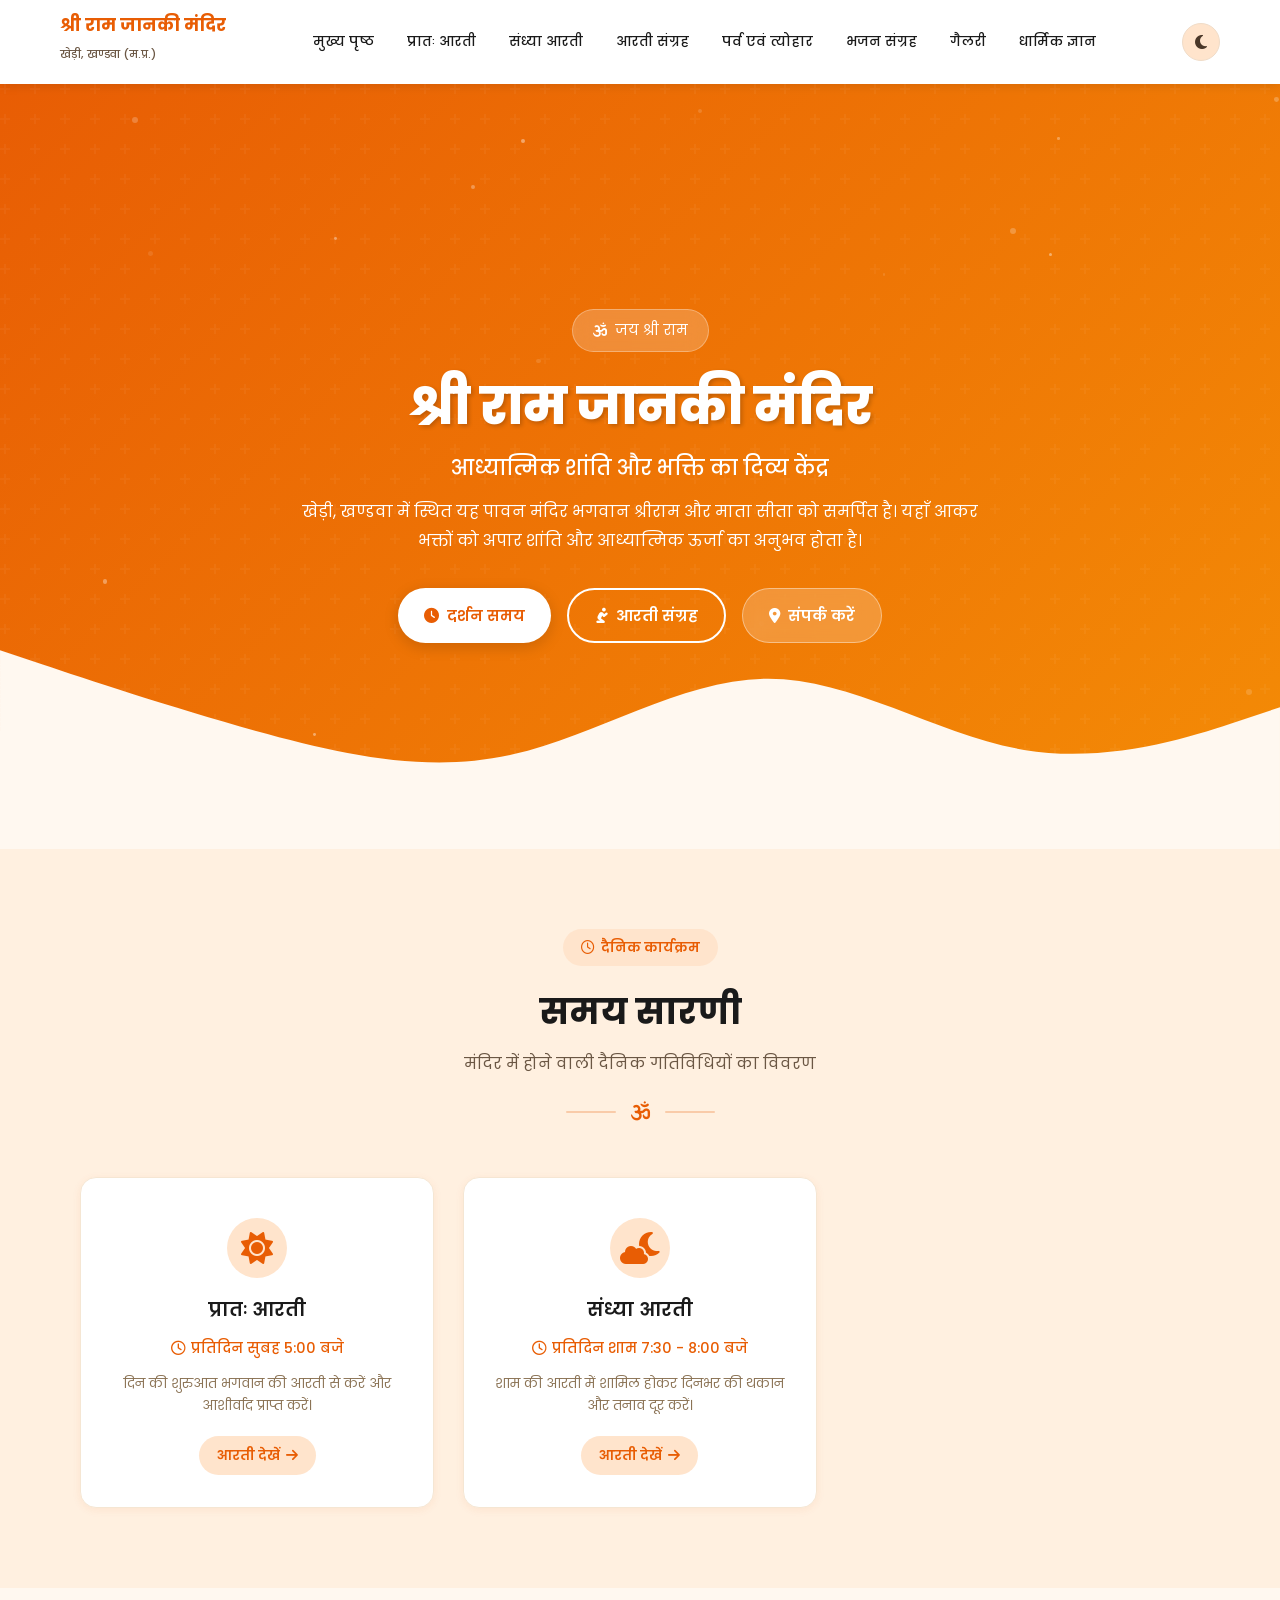
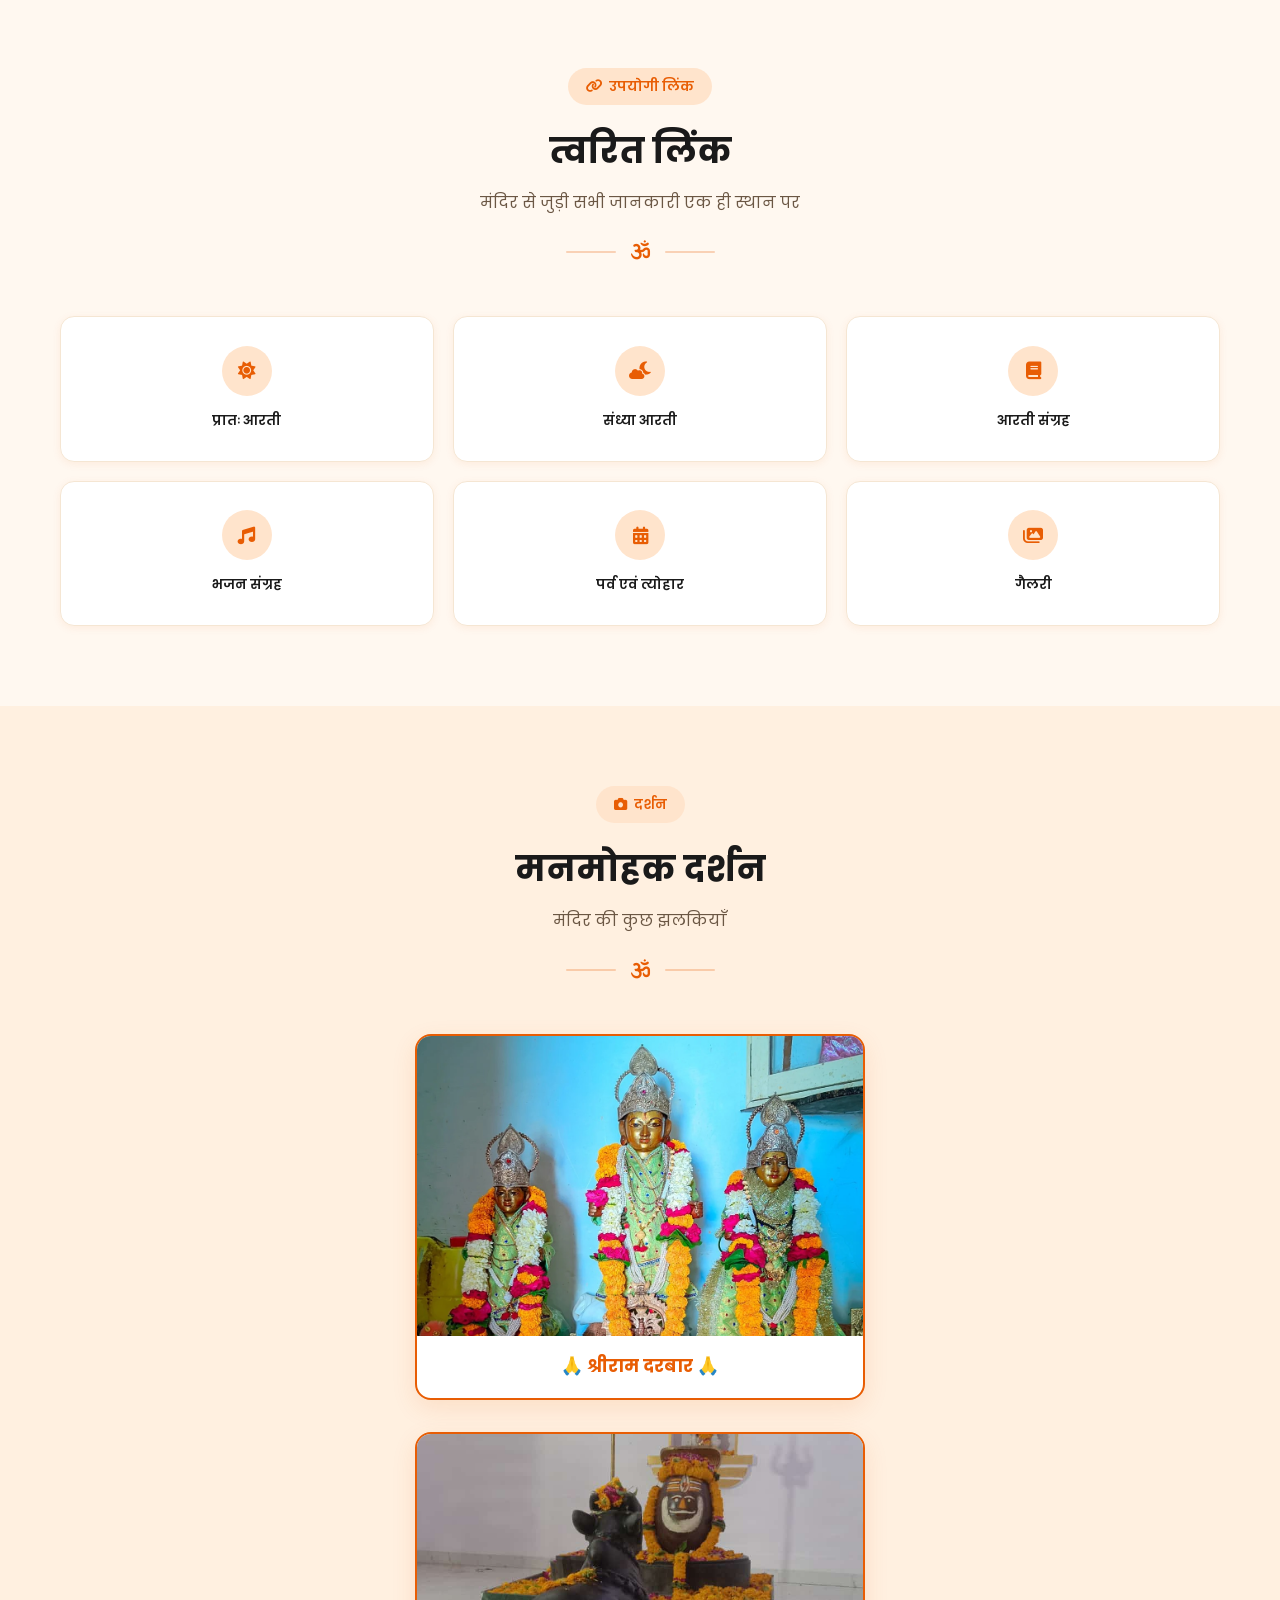
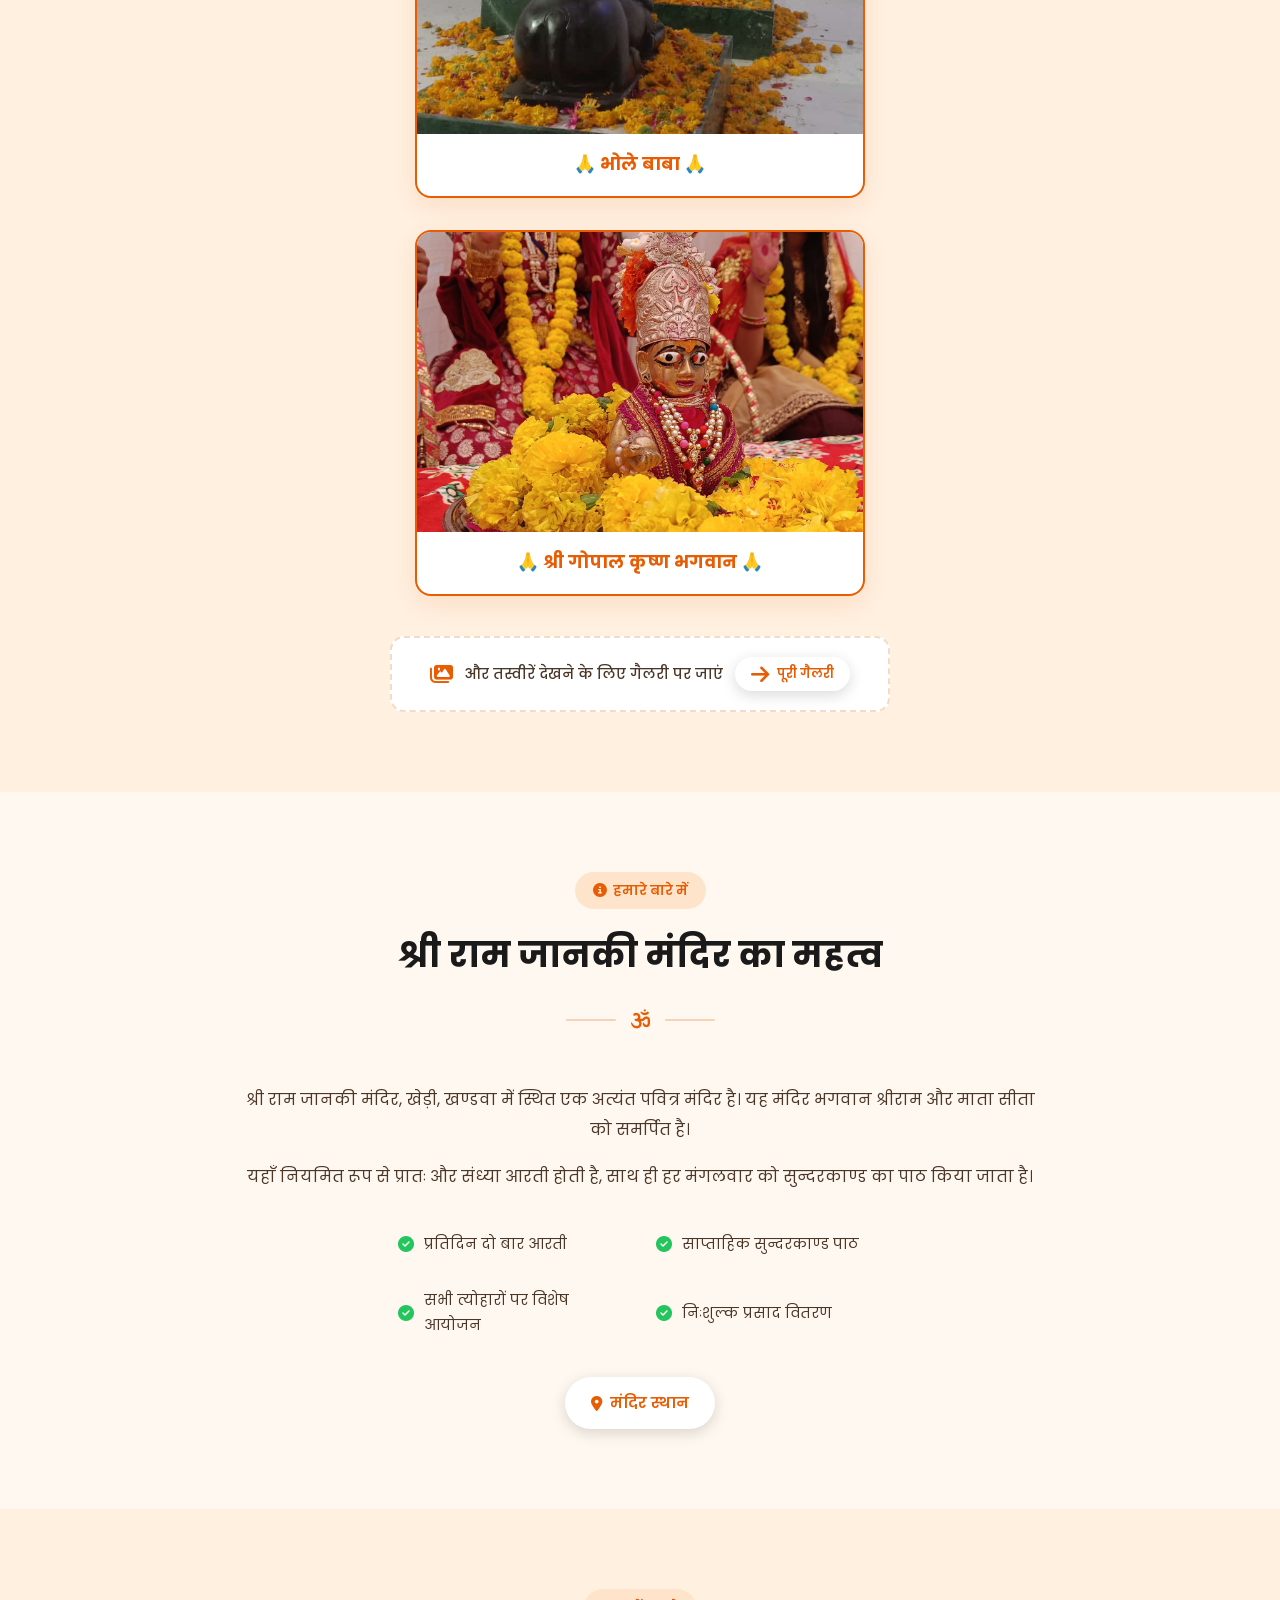
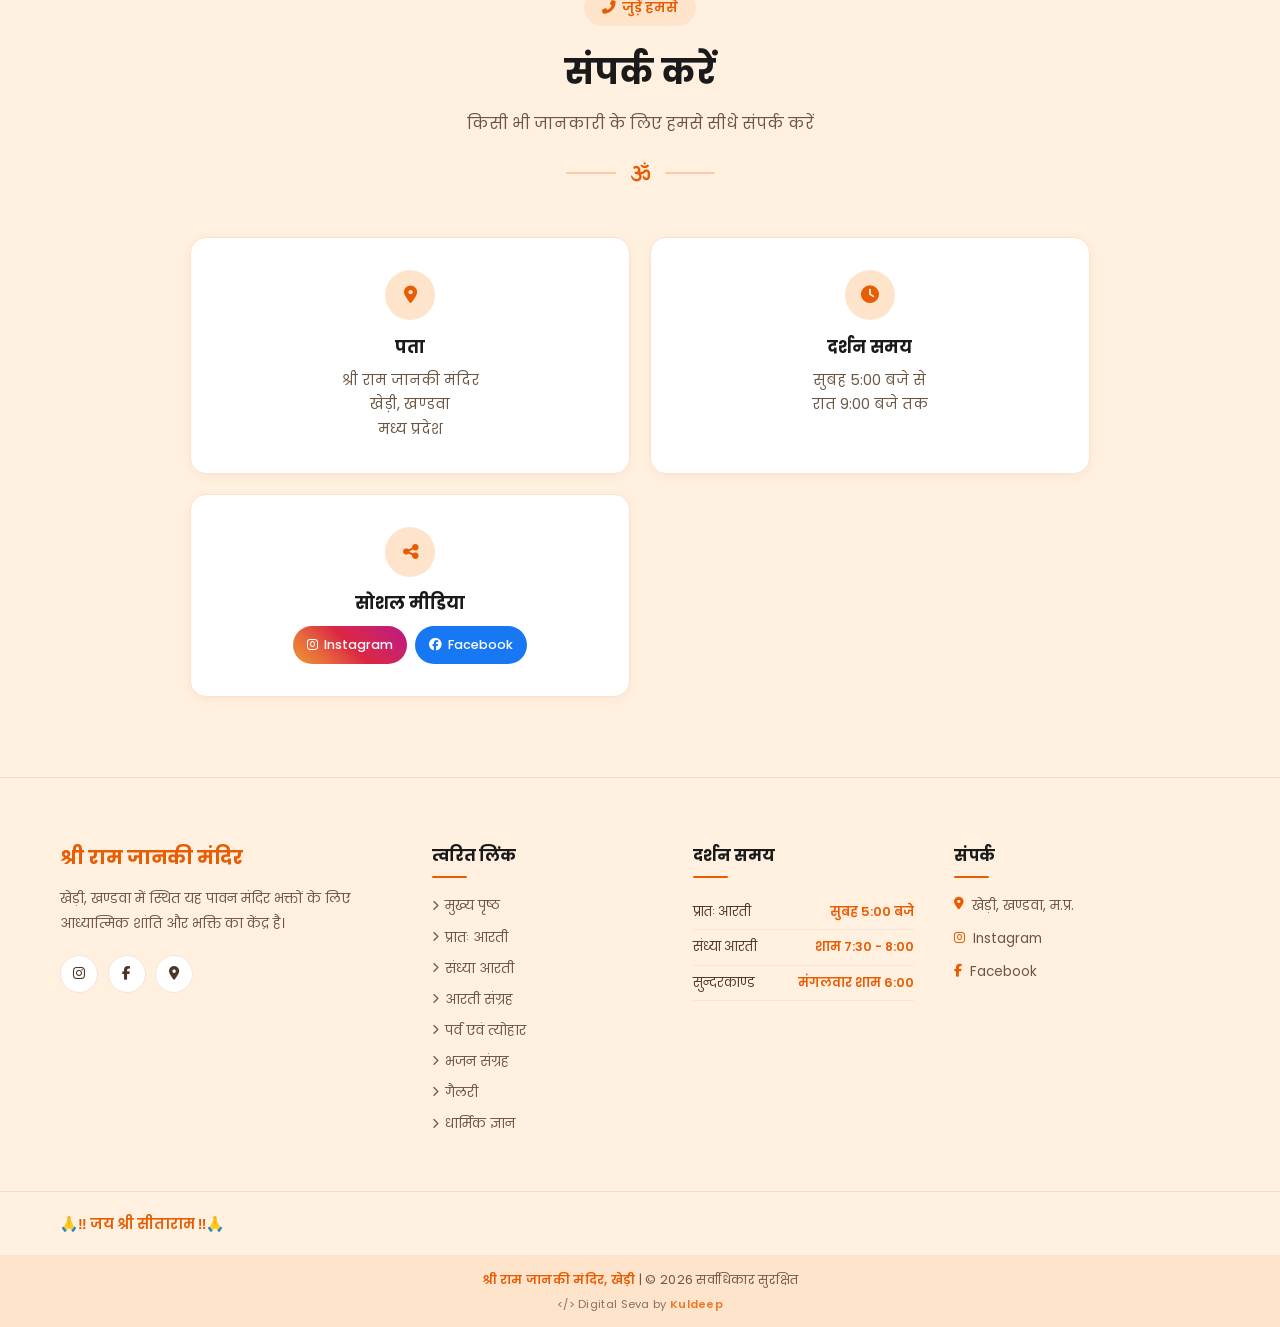
==== commit 2c8e2f52: "Update index.html" ====
--- a/index.html
+++ b/index.html
@@ -21,13 +21,6 @@
 </head>
 
 <body>
-    <div class="preloader" id="preloader">
-        <div class="preloader-content">
-            <div class="preloader-icon"><i class="fas fa-om"></i></div>
-            <div class="preloader-text">श्री राम जानकी मंदिर</div>
-            <div class="spinner"></div>
-        </div>
-    </div>
     
     <header class="header" id="header">
         <nav class="navbar">
@@ -326,4 +319,4 @@
     <script src="script.js"></script>
 </body>
 
-</html>+</html>
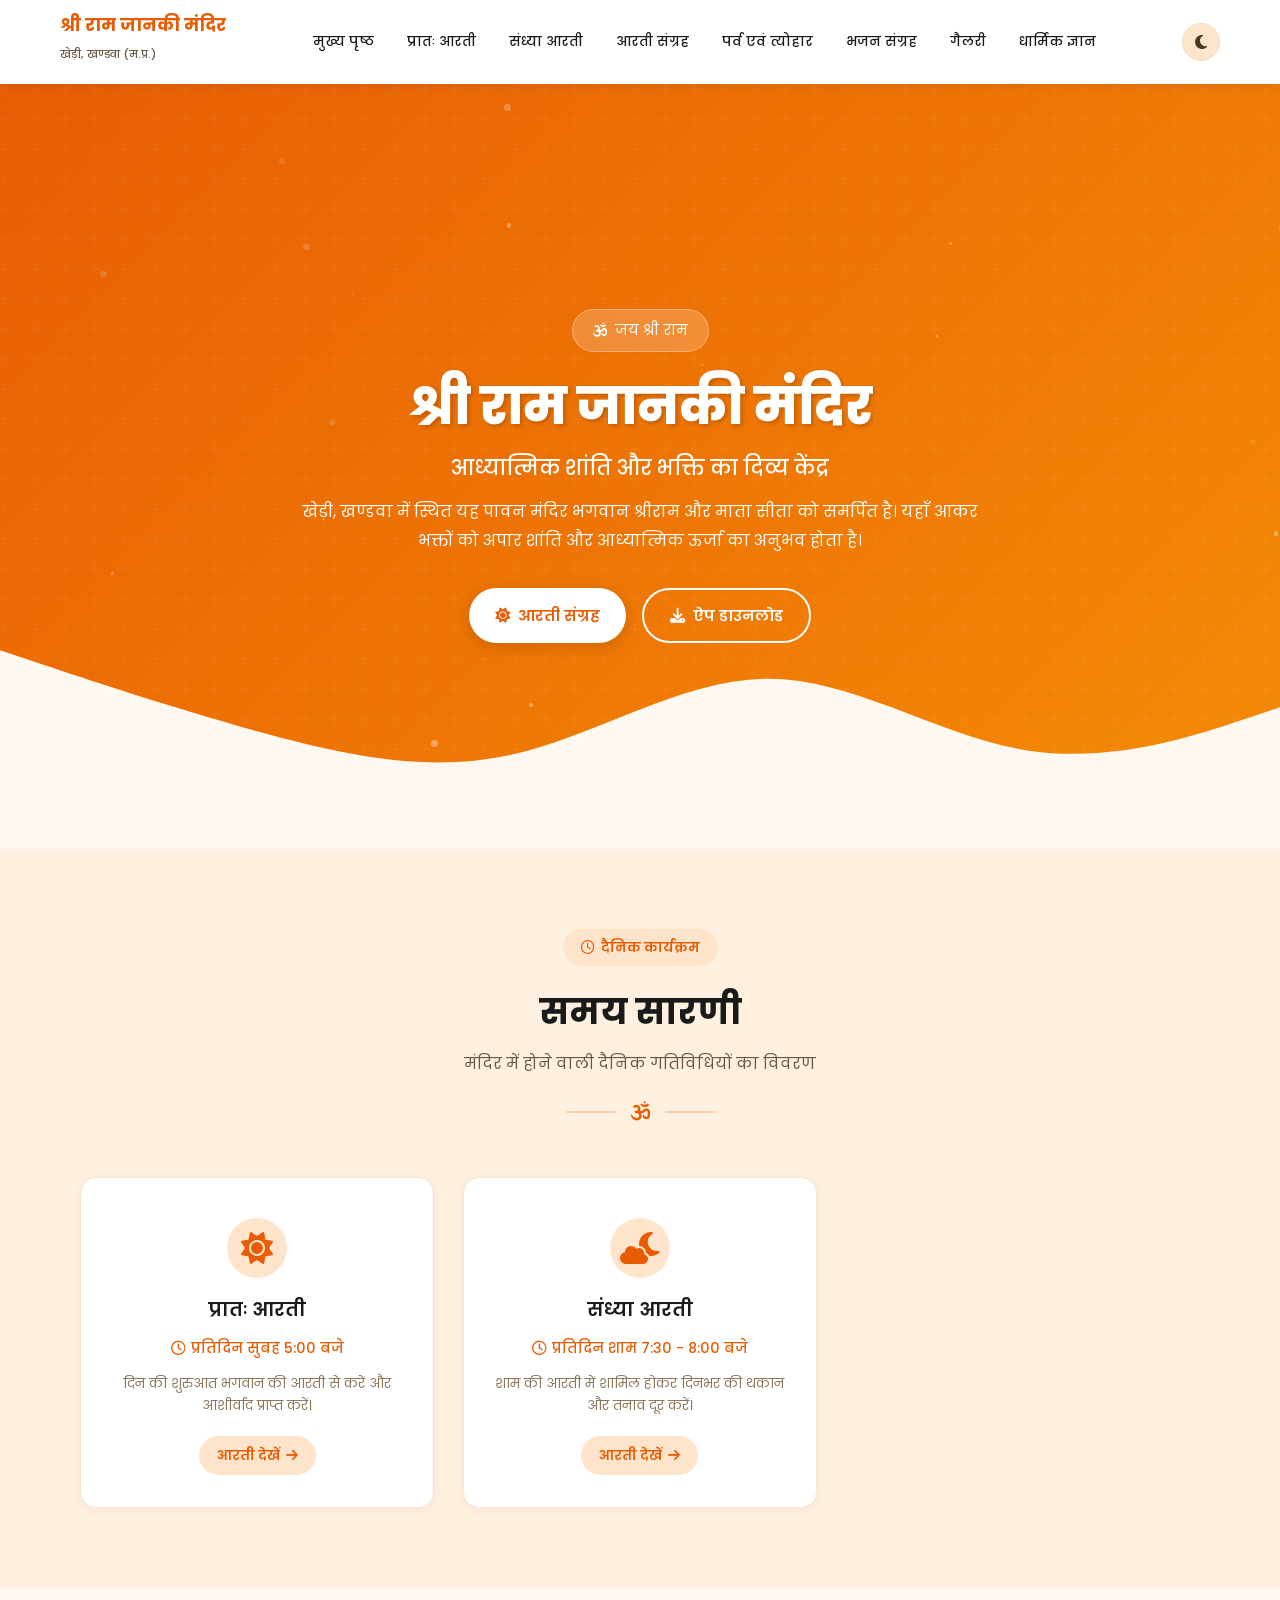
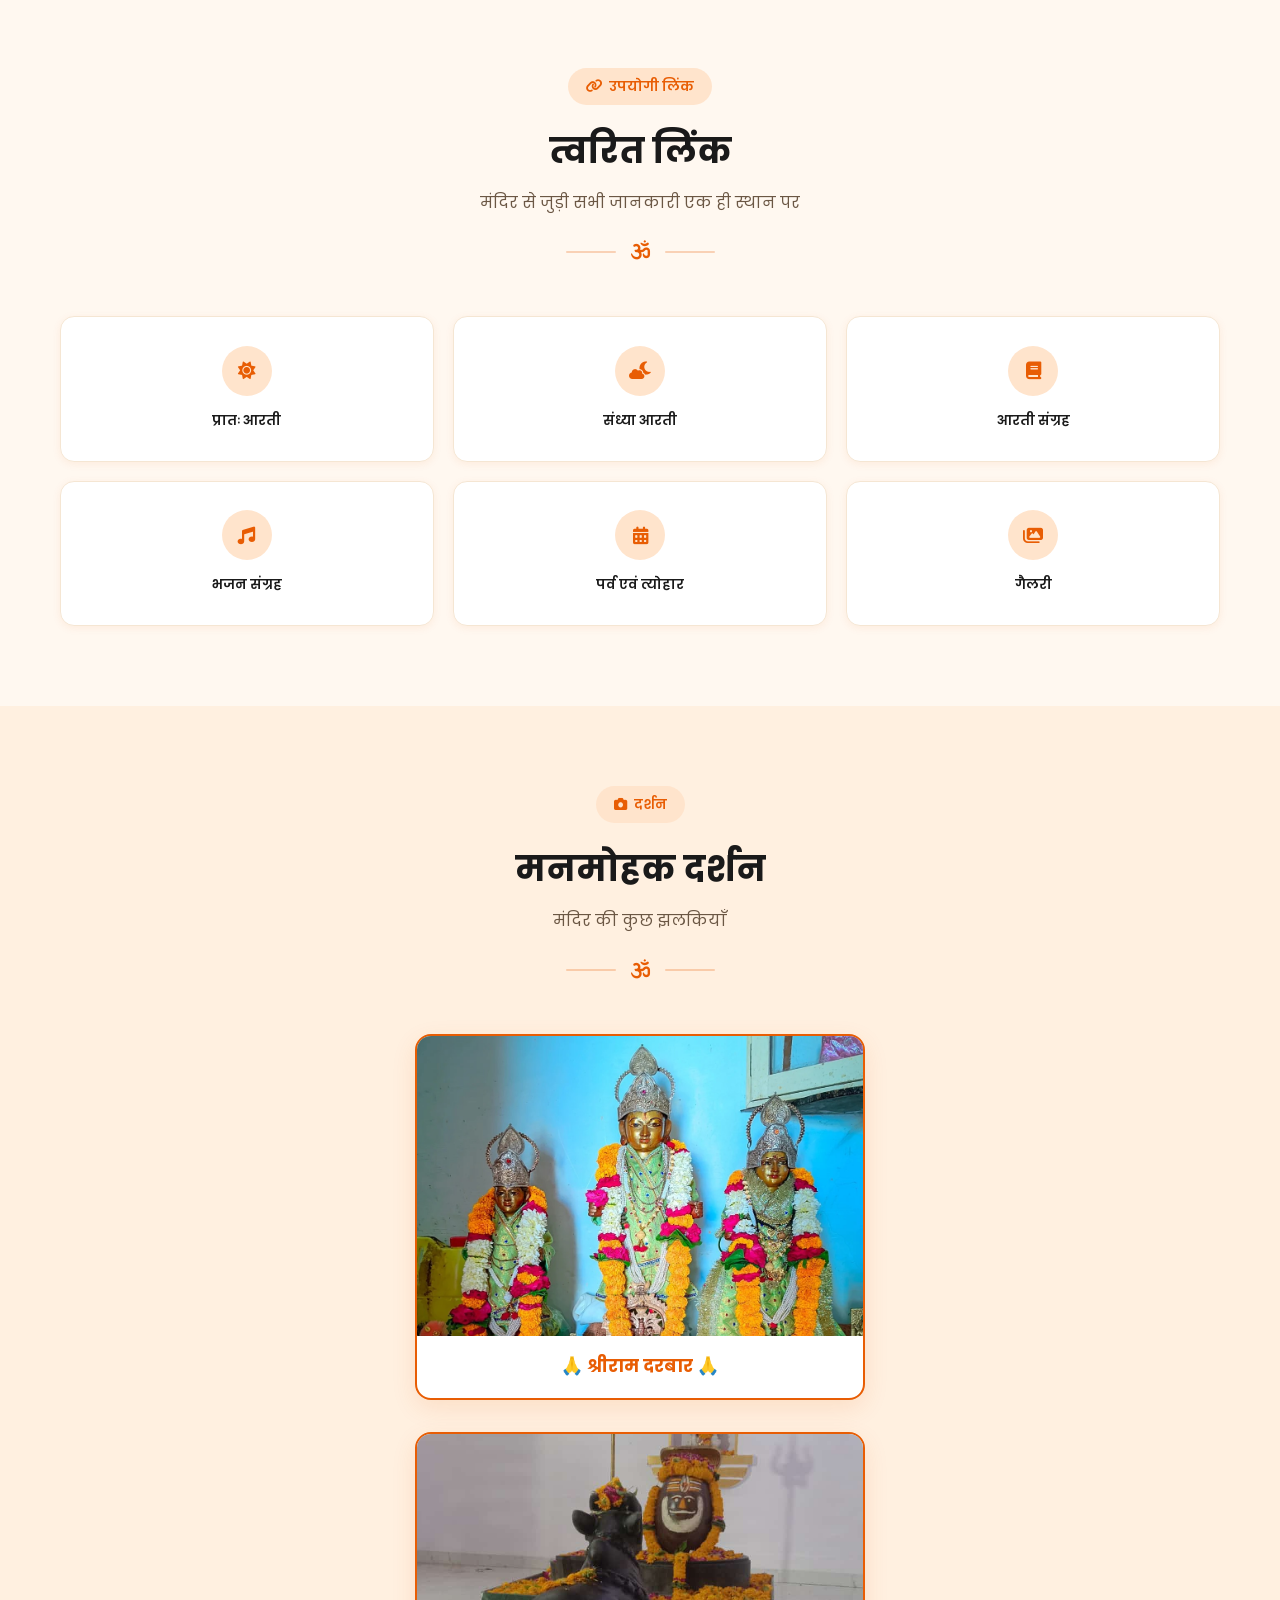
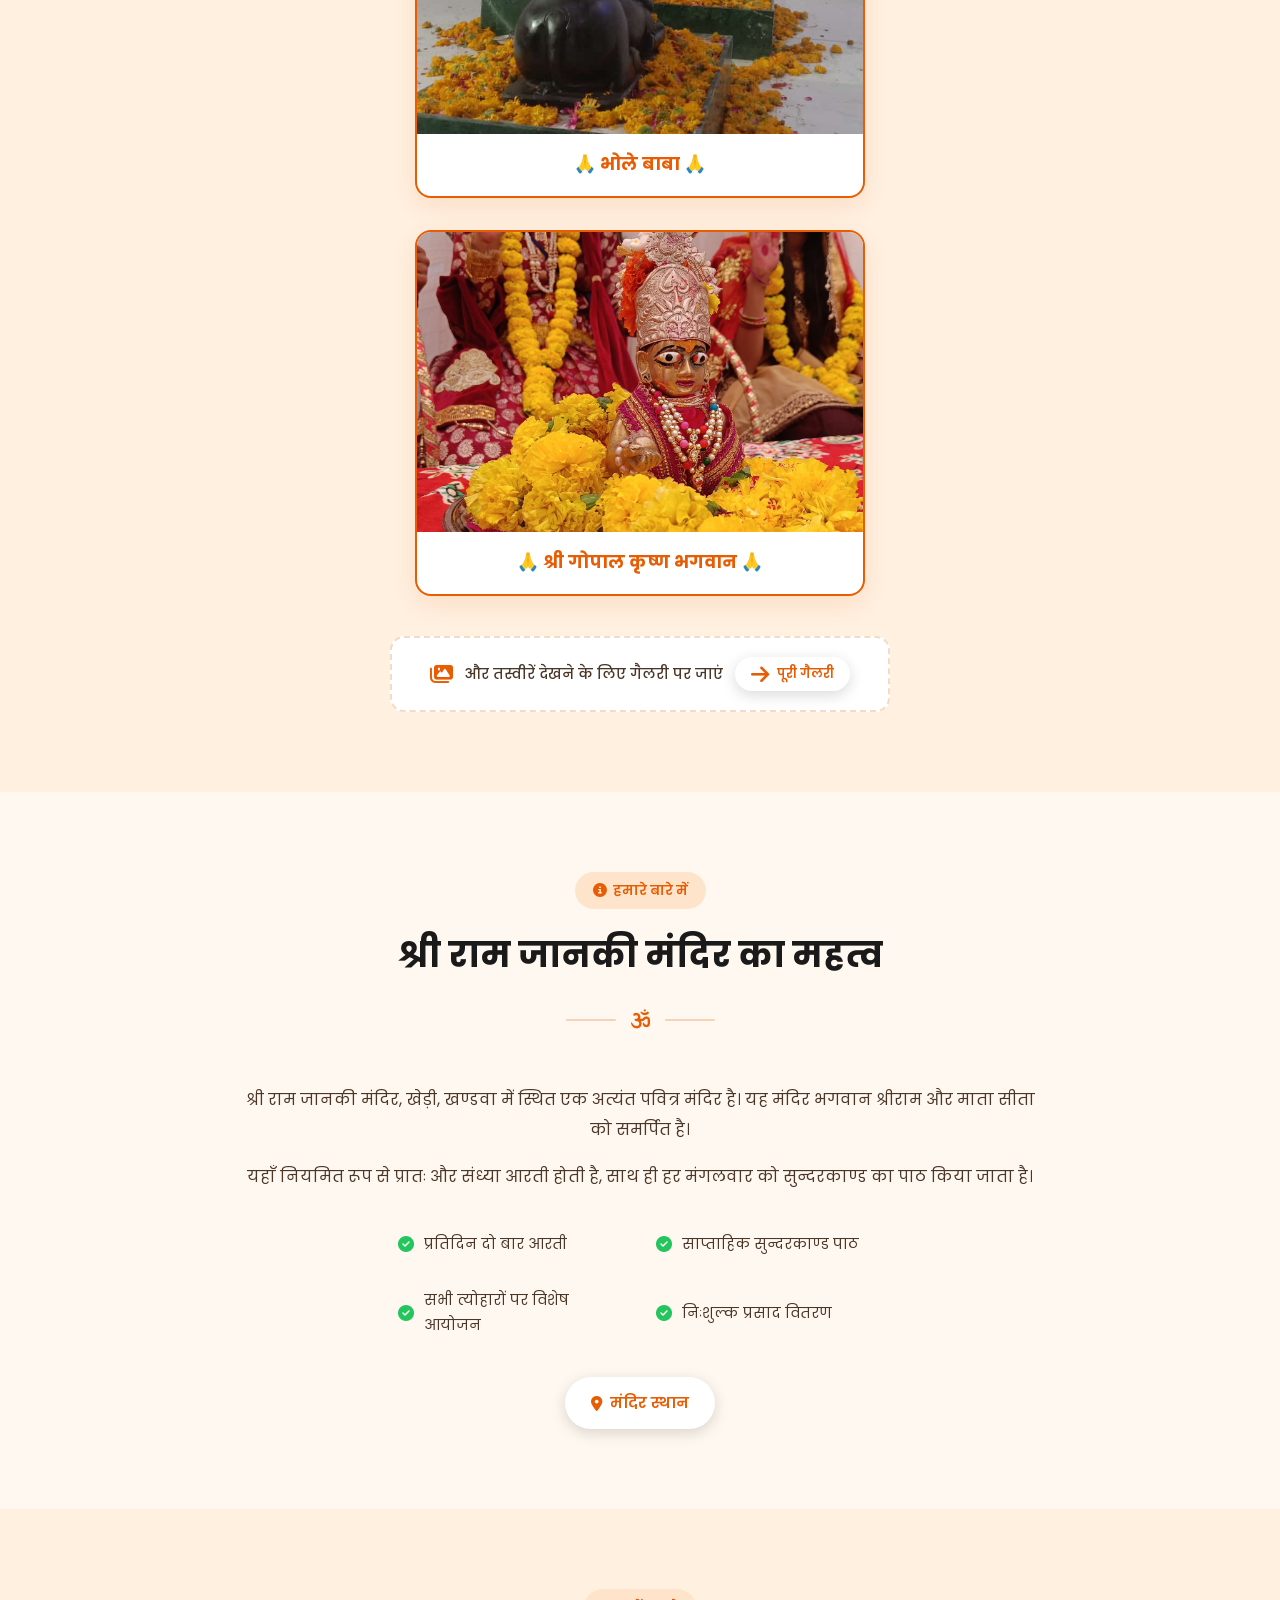
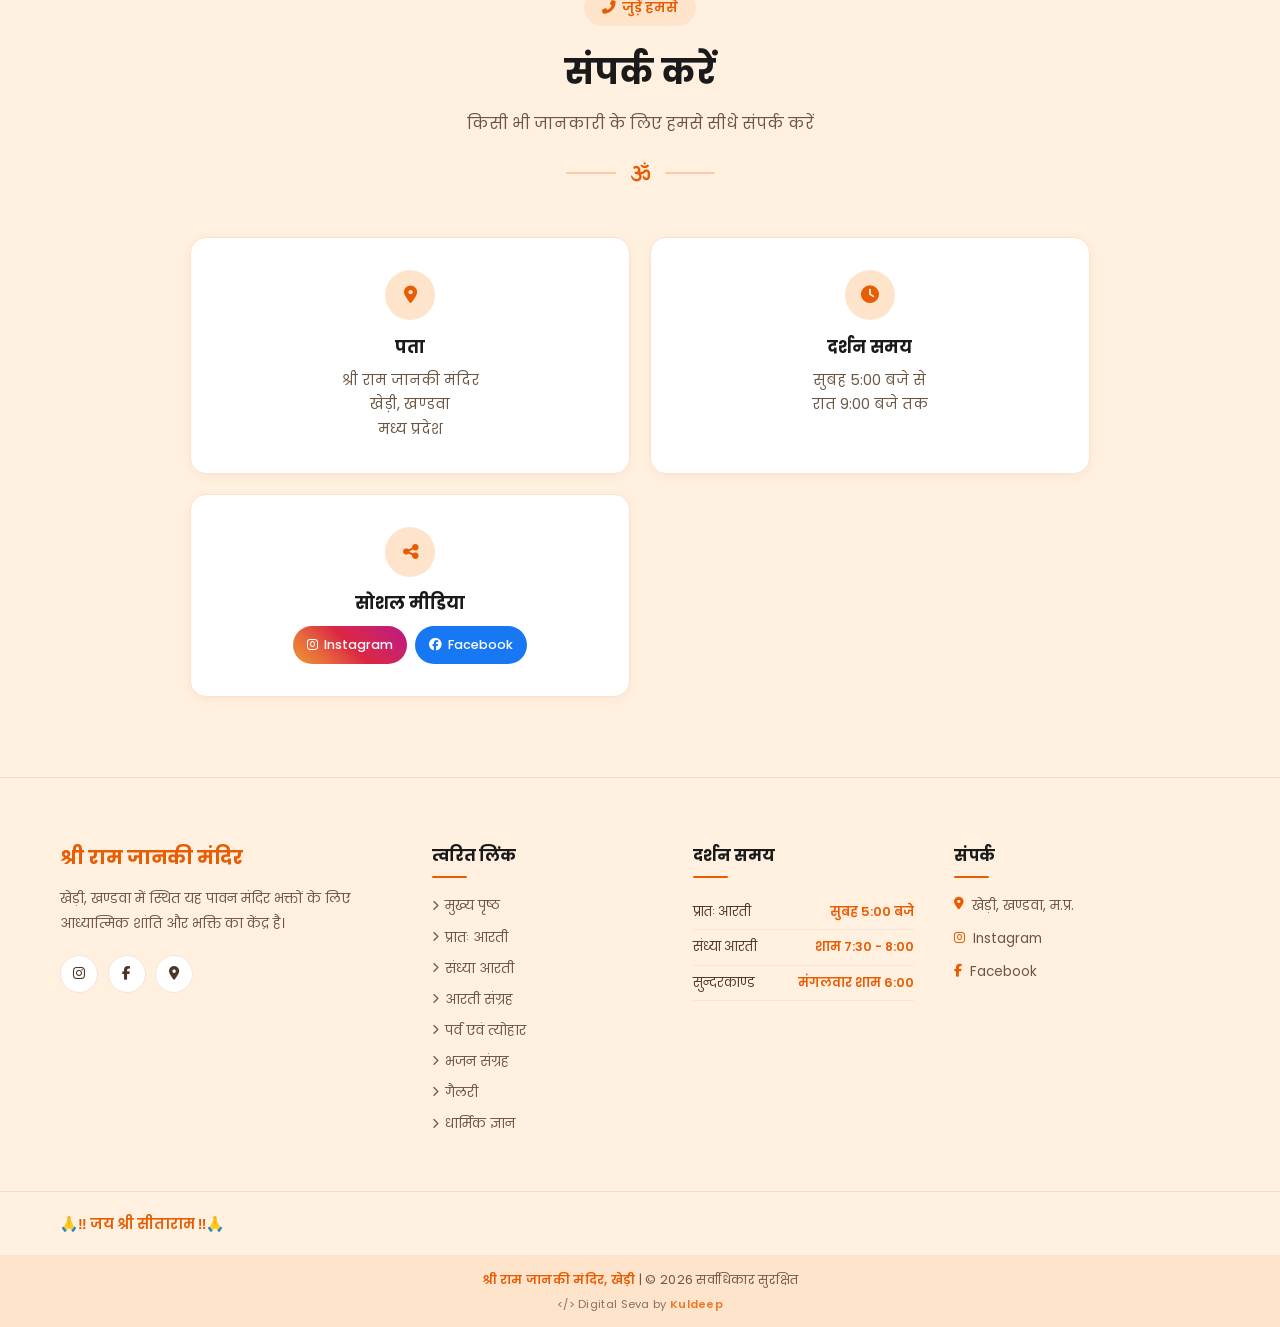
==== commit e4c1738f: "Update index.html" ====
--- a/index.html
+++ b/index.html
@@ -1,6 +1,5 @@
 <!DOCTYPE html>
 <html lang="hi" data-theme="light">
-
 <head>
     <meta charset="UTF-8">
     <meta name="viewport" content="width=device-width, initial-scale=1.0">
@@ -13,13 +12,12 @@
     <link rel="stylesheet" href="https://cdnjs.cloudflare.com/ajax/libs/font-awesome/6.5.1/css/all.min.css">
     <link href="https://unpkg.com/aos@2.3.1/dist/aos.css" rel="stylesheet">
     <link rel="stylesheet" href="style.css">
-    <!-- SEO Meta Tags -->
+    
     <meta name="description" content="श्री राम जानकी मंदिर, खेड़ी, खण्डवा - आध्यात्मिक शांति और भक्ति का केंद्र। प्रातः 5:00 बजे और संध्या 7:30 बजे आरती।">
     <meta name="keywords" content="श्री राम जानकी मंदिर, खेड़ी, खण्डवा, राम मंदिर, आरती, भजन, हनुमान चालीसा, सनातन धर्म, मध्य प्रदेश मंदिर">
     <meta name="robots" content="index, follow">
     <link rel="canonical" href="https://shreeramjanki.vercel.app/">
 </head>
-
 <body>
     
     <header class="header" id="header">
@@ -32,7 +30,6 @@
                             <span class="logo-subtitle">खेड़ी, खण्डवा (म.प्र.)</span>
                         </div>
                     </a>
-                    
                     <ul class="nav-menu" id="navMenu">
                         <li class="nav-item"><a href="index.html" class="nav-link active">मुख्य पृष्ठ</a></li>
                         <li class="nav-item"><a href="pratahaarti.html" class="nav-link">प्रातः आरती</a></li>
@@ -43,7 +40,6 @@
                         <li class="nav-item"><a href="gallery.html" class="nav-link">गैलरी</a></li>
                         <li class="nav-item"><a href="gyaan.html" class="nav-link">धार्मिक ज्ञान</a></li>
                     </ul>
-                    
                     <div class="nav-actions">
                         <button class="theme-toggle" id="themeToggle"><i class="fas fa-moon"></i></button>
                         <button class="hamburger" id="hamburger"></button>
@@ -59,17 +55,13 @@
             <div class="hero-overlay"></div>
             <div class="container">
                 <div class="hero-content">
-                    <div class="hero-badge" data-aos="fade-down">
-                        <i class="fas fa-om"></i>
-                        <span>जय श्री राम</span>
-                    </div>
+                    <div class="hero-badge" data-aos="fade-down"><i class="fas fa-om"></i><span>जय श्री राम</span></div>
                     <h1 class="hero-title" data-aos="fade-up" data-aos-delay="200">श्री राम जानकी मंदिर</h1>
                     <p class="hero-subtitle" data-aos="fade-up" data-aos-delay="400">आध्यात्मिक शांति और भक्ति का दिव्य केंद्र</p>
                     <p class="hero-description" data-aos="fade-up" data-aos-delay="600">खेड़ी, खण्डवा में स्थित यह पावन मंदिर भगवान श्रीराम और माता सीता को समर्पित है। यहाँ आकर भक्तों को अपार शांति और आध्यात्मिक ऊर्जा का अनुभव होता है।</p>
                     <div class="hero-buttons" data-aos="fade-up" data-aos-delay="800">
-                        <a href="#schedule" class="btn btn-primary"><i class="fas fa-clock"></i> दर्शन समय</a>
-                        <a href="aartisangrah.html" class="btn btn-outline"><i class="fas fa-pray"></i> आरती संग्रह</a>
-                        <a href="#contact" class="btn btn-secondary"><i class="fas fa-location-dot"></i> संपर्क करें</a>
+                        <a href="aartisangrah.html" class="btn btn-primary"><i class="fas fa-sun"></i> आरती संग्रह</a>
+                        <a href="download.html" class="btn btn-outline"><i class="fas fa-download"></i> ऐप डाउनलोड</a>
                     </div>
                 </div>
             </div>
@@ -103,17 +95,6 @@
                         <p class="card-description">शाम की आरती में शामिल होकर दिनभर की थकान और तनाव दूर करें।</p>
                         <a href="sandhya.html" class="card-btn">आरती देखें <i class="fas fa-arrow-right"></i></a>
                     </div>
-                    
-                    
-                    <!--  <div class="schedule-card" data-aos="fade-up" data-aos-delay="300">
-                        <div class="card-icon-wrapper"><i class="fas fa-book-open"></i></div>
-                        <h3 class="card-title">सुन्दरकाण्ड पाठ</h3>
-                        <div class="card-time"><i class="far fa-clock"></i><span>प्रति मंगलवार शाम 6:00 बजे</span></div>
-                        <p class="card-description">हर मंगलवार को विशेष सुन्दरकाण्ड का पाठ और हनुमान जी की आरती।</p>
-                        <a href="#" class="card-btn">और जानें <i class="fas fa-arrow-right"></i></a>
-                    </div> -->
-                    
-                    
                 </div>
             </div>
         </section>
@@ -127,24 +108,12 @@
                     <div class="divider"><span class="divider-icon"><i class="fas fa-om"></i></span></div>
                 </div>
                 <div class="quicklinks-grid">
-                    <a href="pratahaarti.html" class="quicklink-card" data-aos="fade-up" data-aos-delay="100">
-                        <div class="ql-icon"><i class="fas fa-sun"></i></div><span class="ql-text">प्रातः आरती</span>
-                    </a>
-                    <a href="sandhya.html" class="quicklink-card" data-aos="fade-up" data-aos-delay="200">
-                        <div class="ql-icon"><i class="fas fa-cloud-moon"></i></div><span class="ql-text">संध्या आरती</span>
-                    </a>
-                    <a href="aartisangrah.html" class="quicklink-card" data-aos="fade-up" data-aos-delay="300">
-                        <div class="ql-icon"><i class="fas fa-book"></i></div><span class="ql-text">आरती संग्रह</span>
-                    </a>
-                    <a href="bhajan.html" class="quicklink-card" data-aos="fade-up" data-aos-delay="400">
-                        <div class="ql-icon"><i class="fas fa-music"></i></div><span class="ql-text">भजन संग्रह</span>
-                    </a>
-                    <a href="parv.html" class="quicklink-card" data-aos="fade-up" data-aos-delay="500">
-                        <div class="ql-icon"><i class="fas fa-calendar-alt"></i></div><span class="ql-text">पर्व एवं त्योहार</span>
-                    </a>
-                    <a href="gallery.html" class="quicklink-card" data-aos="fade-up" data-aos-delay="600">
-                        <div class="ql-icon"><i class="fas fa-images"></i></div><span class="ql-text">गैलरी</span>
-                    </a>
+                    <a href="pratahaarti.html" class="quicklink-card" data-aos="fade-up" data-aos-delay="100"><div class="ql-icon"><i class="fas fa-sun"></i></div><span class="ql-text">प्रातः आरती</span></a>
+                    <a href="sandhya.html" class="quicklink-card" data-aos="fade-up" data-aos-delay="200"><div class="ql-icon"><i class="fas fa-cloud-moon"></i></div><span class="ql-text">संध्या आरती</span></a>
+                    <a href="aartisangrah.html" class="quicklink-card" data-aos="fade-up" data-aos-delay="300"><div class="ql-icon"><i class="fas fa-book"></i></div><span class="ql-text">आरती संग्रह</span></a>
+                    <a href="bhajan.html" class="quicklink-card" data-aos="fade-up" data-aos-delay="400"><div class="ql-icon"><i class="fas fa-music"></i></div><span class="ql-text">भजन संग्रह</span></a>
+                    <a href="parv.html" class="quicklink-card" data-aos="fade-up" data-aos-delay="500"><div class="ql-icon"><i class="fas fa-calendar-alt"></i></div><span class="ql-text">पर्व एवं त्योहार</span></a>
+                    <a href="gallery.html" class="quicklink-card" data-aos="fade-up" data-aos-delay="600"><div class="ql-icon"><i class="fas fa-images"></i></div><span class="ql-text">गैलरी</span></a>
                 </div>
             </div>
         </section>
@@ -161,23 +130,17 @@
                     <div class="gallery-stack-card" data-aos="fade-up">
                         <img src="gallery/ramji.jpg" alt="भगवान श्रीराम दर्शन - श्री राम जानकी मंदिर, खेड़ी, खण्डवा" onerror="this.style.display='none'; this.parentElement.querySelector('.gallery-stack-placeholder').style.display='flex'">
                         <div class="gallery-stack-placeholder"><i class="fas fa-om"></i><span>🙏 भगवान श्रीराम 🙏</span></div>
-                        <div class="gallery-stack-info">
-                            <h3>🙏 श्रीराम दरबार 🙏</h3>
-                        </div>
+                        <div class="gallery-stack-info"><h3>🙏 श्रीराम दरबार 🙏</h3></div>
                     </div>
                     <div class="gallery-stack-card" data-aos="fade-up" data-aos-delay="200">
                         <img src="gallery/mahadev.jpg" alt="भोले बाबा महादेव दर्शन - श्री राम जानकी मंदिर, खेड़ी" onerror="this.style.display='none'; this.parentElement.querySelector('.gallery-stack-placeholder').style.display='flex'">
                         <div class="gallery-stack-placeholder"><i class="fas fa-trident"></i><span>🙏 भोले बाबा 🙏</span></div>
-                        <div class="gallery-stack-info">
-                            <h3>🙏 भोले बाबा 🙏</h3>
-                        </div>
+                        <div class="gallery-stack-info"><h3>🙏 भोले बाबा 🙏</h3></div>
                     </div>
                     <div class="gallery-stack-card" data-aos="fade-up" data-aos-delay="400">
                         <img src="gallery/krishna.jpg" alt="श्री कृष्ण भगवान दर्शन - श्री राम जानकी मंदिर, खेड़ी" onerror="this.style.display='none'; this.parentElement.querySelector('.gallery-stack-placeholder').style.display='flex'">
                         <div class="gallery-stack-placeholder"><i class="fas fa-feather-alt"></i><span>🙏 श्री गोपाल कृष्ण भगवान 🙏</span></div>
-                        <div class="gallery-stack-info">
-                            <h3>🙏 श्री गोपाल कृष्ण भगवान 🙏</h3>
-                        </div>
+                        <div class="gallery-stack-info"><h3>🙏 श्री गोपाल कृष्ण भगवान 🙏</h3></div>
                     </div>
                 </div>
                 <div class="gallery-note" data-aos="fade-up">
@@ -250,9 +213,7 @@
             <div class="container">
                 <div class="footer-grid">
                     <div class="footer-about">
-                        <div class="footer-logo">
-                            <h3>श्री राम जानकी मंदिर</h3>
-                        </div>
+                        <div class="footer-logo"><h3>श्री राम जानकी मंदिर</h3></div>
                         <p class="footer-description">खेड़ी, खण्डवा में स्थित यह पावन मंदिर भक्तों के लिए आध्यात्मिक शांति और भक्ति का केंद्र है।</p>
                         <div class="footer-social">
                             <a href="https://www.instagram.com/shreeramjanakimandirkhedi?igsh=d3RnYnZqNzcwbDA4" target="_blank" class="footer-social-link"><i class="fab fa-instagram"></i></a>
@@ -276,15 +237,9 @@
                     <div class="footer-timings">
                         <h4>दर्शन समय</h4>
                         <ul>
-                            <li>
-                                <div class="timing-item"><span class="timing-label">प्रातः आरती</span><span class="timing-value">सुबह 5:00 बजे</span></div>
-                            </li>
-                            <li>
-                                <div class="timing-item"><span class="timing-label">संध्या आरती</span><span class="timing-value">शाम 7:30 - 8:00</span></div>
-                            </li>
-                            <li>
-                                <div class="timing-item"><span class="timing-label">सुन्दरकाण्ड</span><span class="timing-value">मंगलवार शाम 6:00</span></div>
-                            </li>
+                            <li><div class="timing-item"><span class="timing-label">प्रातः आरती</span><span class="timing-value">सुबह 5:00 बजे</span></div></li>
+                            <li><div class="timing-item"><span class="timing-label">संध्या आरती</span><span class="timing-value">शाम 7:30 - 8:00</span></div></li>
+                            <li><div class="timing-item"><span class="timing-label">सुन्दरकाण्ड</span><span class="timing-value">मंगलवार शाम 6:00</span></div></li>
                         </ul>
                     </div>
                     <div class="footer-contact">
@@ -299,11 +254,7 @@
             </div>
         </div>
         <div class="footer-bottom">
-            <div class="container">
-                <div class="footer-bottom-content">
-                    <p class="footer-jairam">🙏‼️ जय श्री सीताराम ‼️🙏</p>
-                </div>
-            </div>
+            <div class="container"><div class="footer-bottom-content"><p class="footer-jairam">🙏‼️ जय श्री सीताराम ‼️🙏</p></div></div>
         </div>
         <div class="footer-watermark">
             <div class="container">
@@ -318,5 +269,4 @@
     <script src="https://unpkg.com/aos@2.3.1/dist/aos.js"></script>
     <script src="script.js"></script>
 </body>
-
-</html>
+                            </html>
--- a/style.css
+++ b/style.css
@@ -106,74 +106,6 @@
 }
 
 /* ============================================
-   Preloader
-   ============================================ */
-.preloader {
-    position: fixed;
-    top: 0;
-    left: 0;
-    width: 100%;
-    height: 100%;
-    background: var(--bg-primary);
-    display: flex;
-    align-items: center;
-    justify-content: center;
-    z-index: 9999;
-    transition: opacity 0.5s ease, visibility 0.5s ease;
-}
-
-.preloader.hidden {
-    opacity: 0;
-    visibility: hidden;
-    pointer-events: none;
-}
-
-.preloader-content {
-    text-align: center;
-}
-
-.preloader-icon {
-    font-size: 3rem;
-    color: var(--accent-primary);
-    animation: pulse 1.5s ease-in-out infinite;
-}
-
-.preloader-text {
-    font-size: 1.2rem;
-    color: var(--accent-primary);
-    margin: 1rem 0;
-    font-weight: 600;
-}
-
-.spinner {
-    width: 40px;
-    height: 40px;
-    border: 3px solid var(--border-color);
-    border-top-color: var(--accent-primary);
-    border-radius: 50%;
-    animation: spin 0.8s linear infinite;
-    margin: 0 auto;
-}
-
-@keyframes pulse {
-    
-    0%,
-    100% {
-        transform: scale(1);
-    }
-    
-    50% {
-        transform: scale(1.15);
-    }
-}
-
-@keyframes spin {
-    to {
-        transform: rotate(360deg);
-    }
-}
-
-/* ============================================
    Header & Navigation - Portfolio Style
    ============================================ */
 .header {
@@ -2734,4 +2666,4 @@
 .digital-seva a:hover {
     color: #CC5200;
     text-decoration: underline;
-}+}
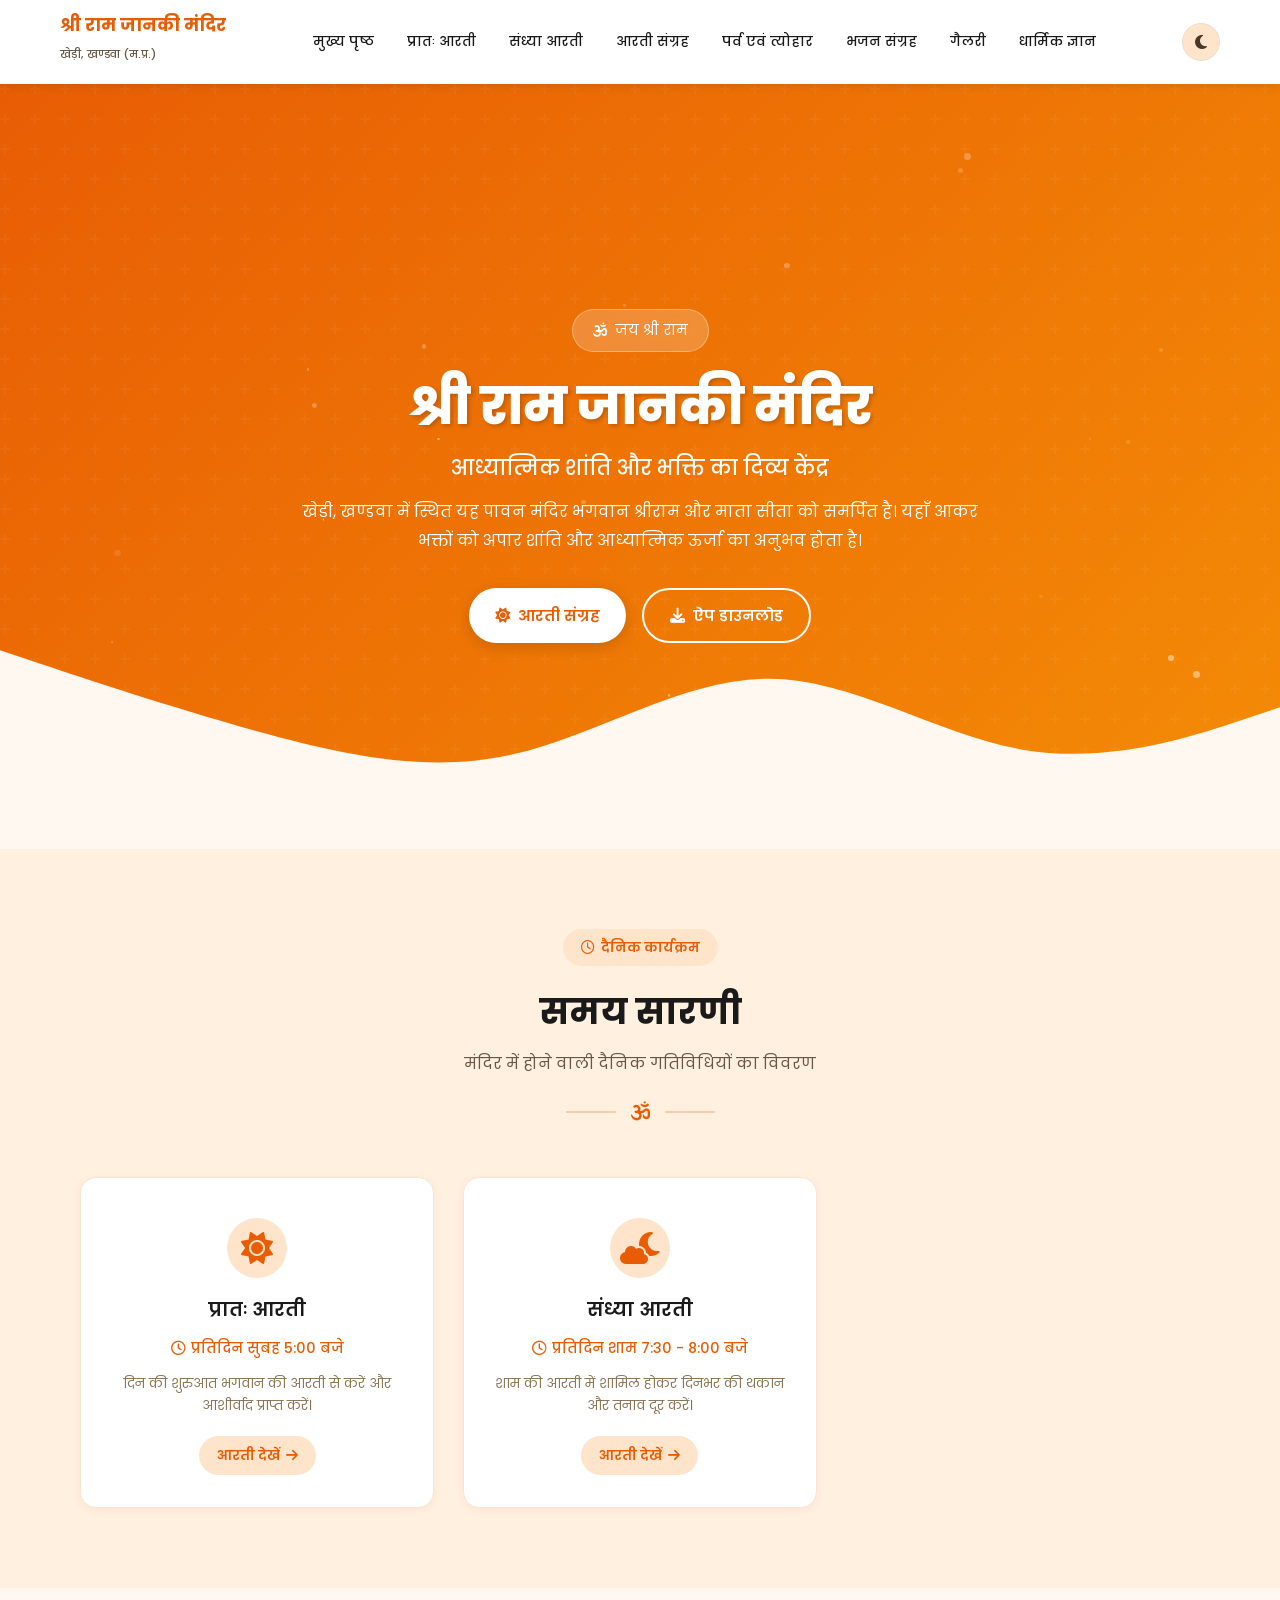
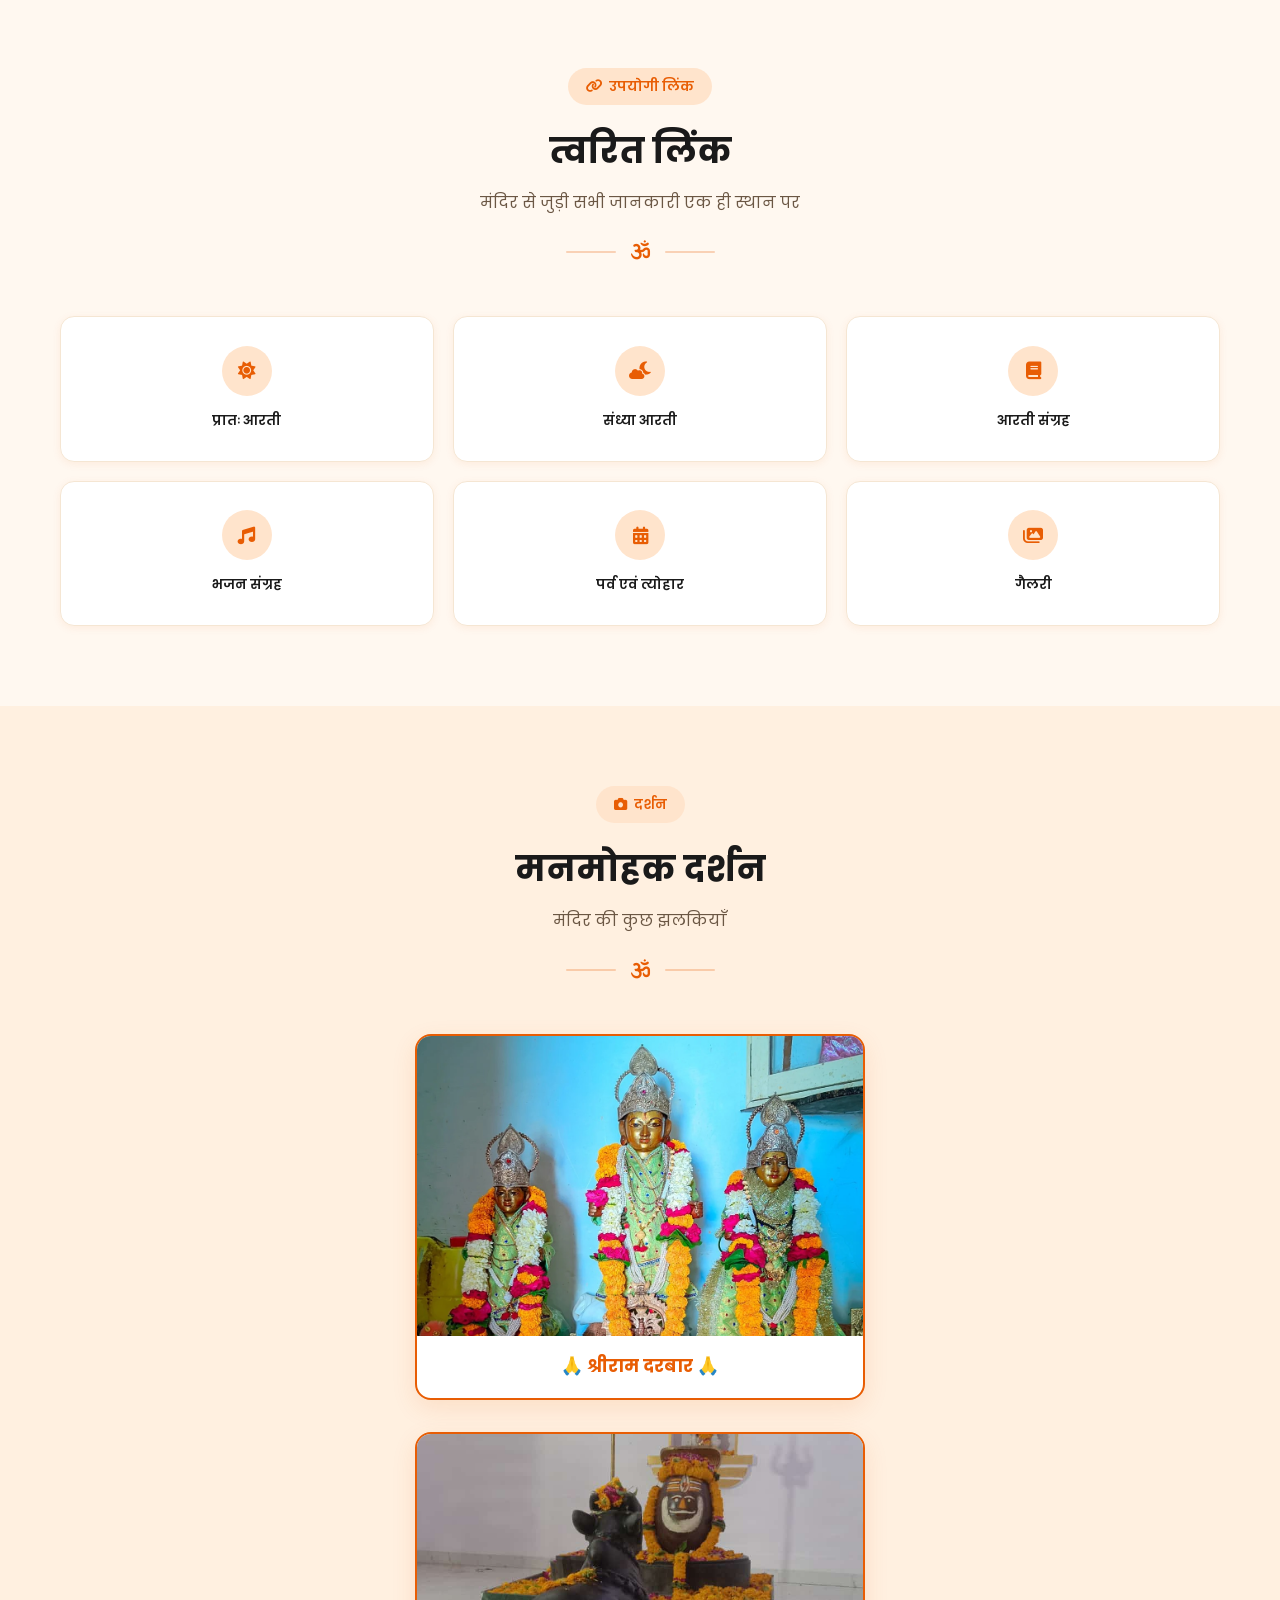
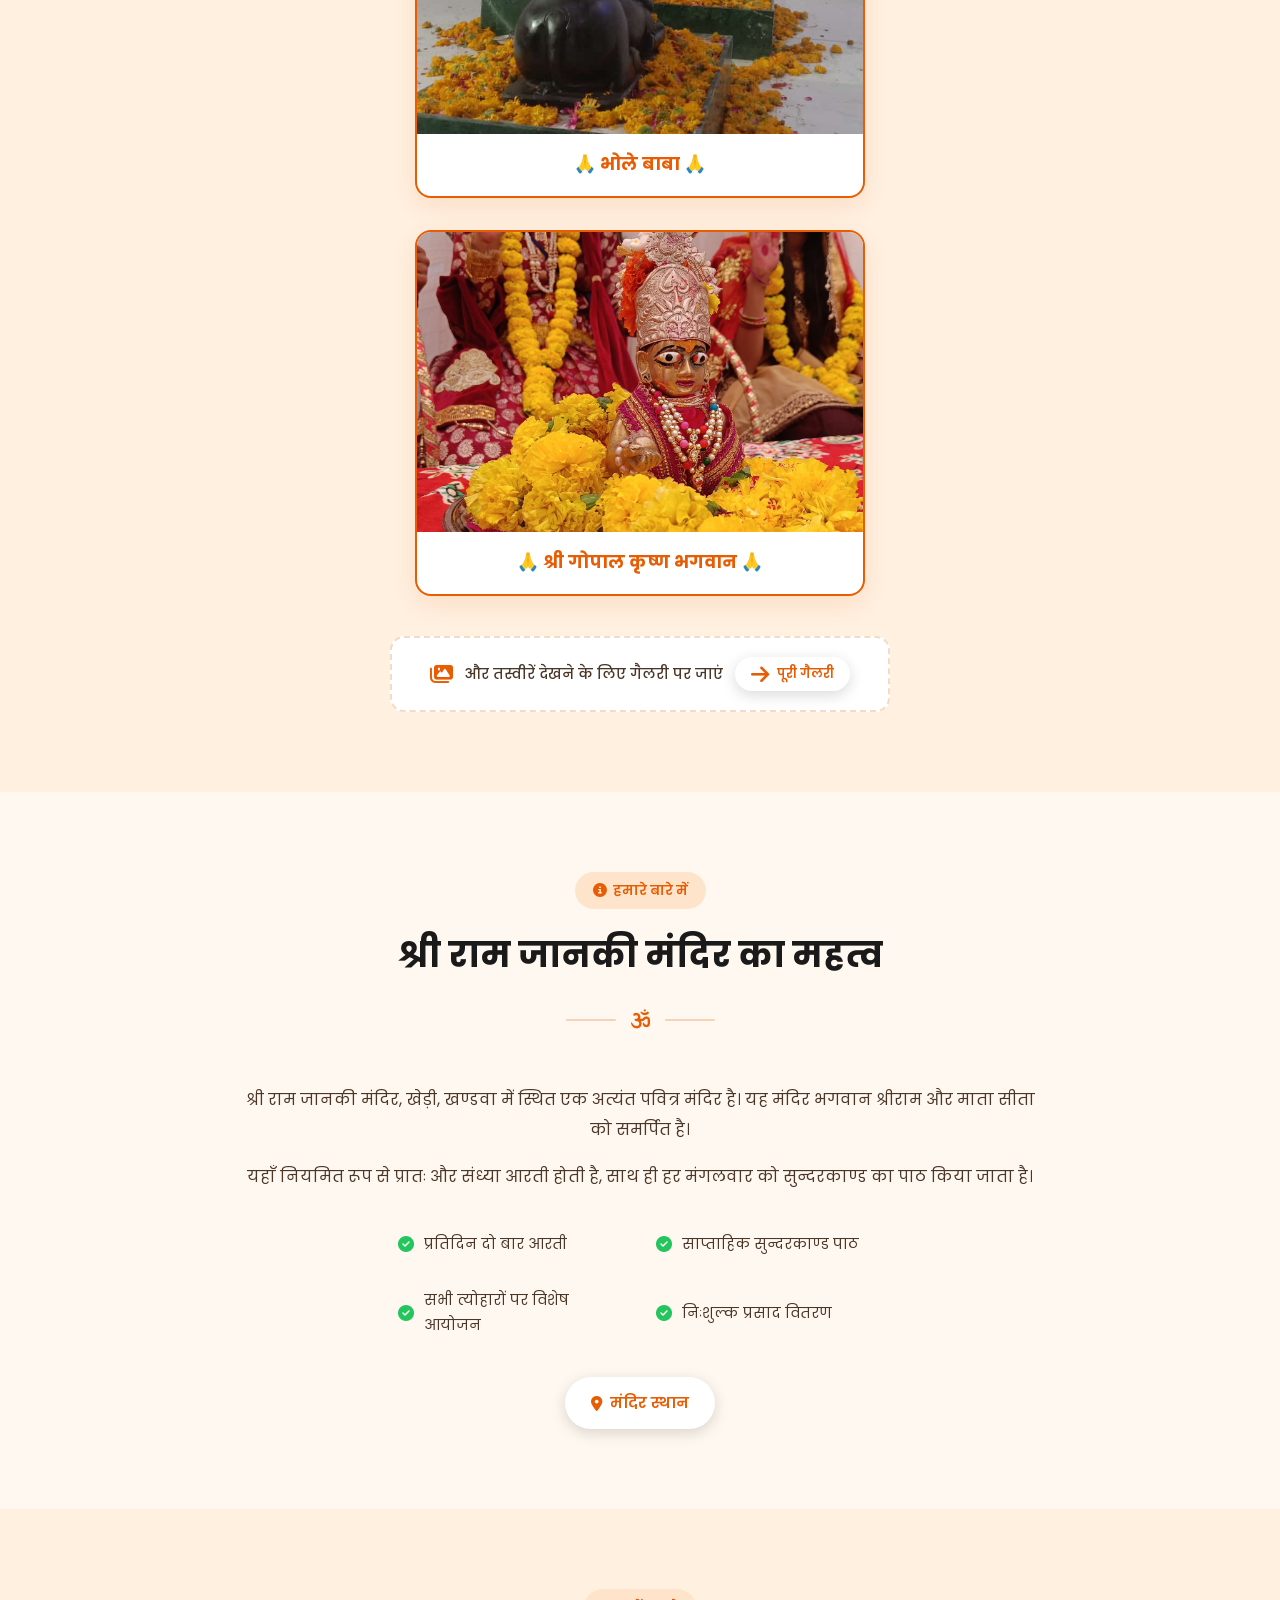
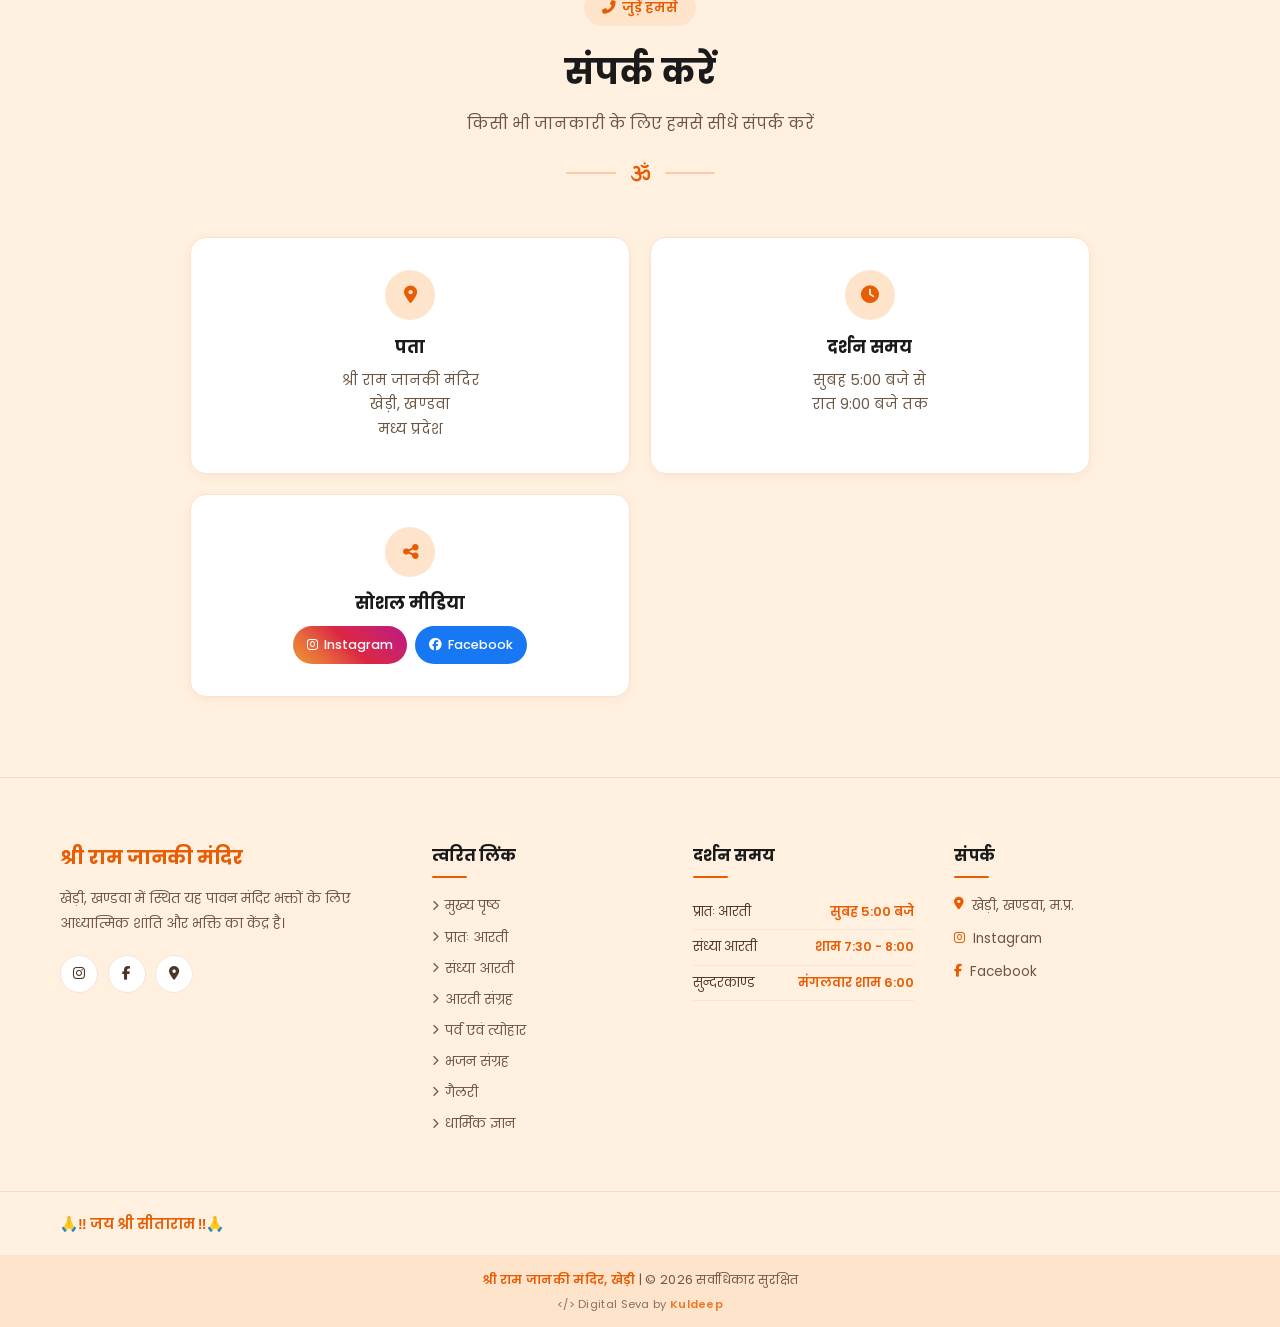
==== commit eea91cfe: "Update index.html Add icon" ====
--- a/index.html
+++ b/index.html
@@ -4,6 +4,9 @@
     <meta charset="UTF-8">
     <meta name="viewport" content="width=device-width, initial-scale=1.0">
     <title>श्री राम जानकी मंदिर - खेड़ी, खण्डवा | आध्यात्मिक शांति और भक्ति का केंद्र</title>
+    <!-- Favicon -->
+<link rel="icon" type="image/png" href="gallery/applogo.png">
+<link rel="apple-touch-icon" href="gallery/applogo.png">
     
     <link rel="preconnect" href="https://fonts.googleapis.com">
     <link rel="preconnect" href="https://fonts.gstatic.com" crossorigin>
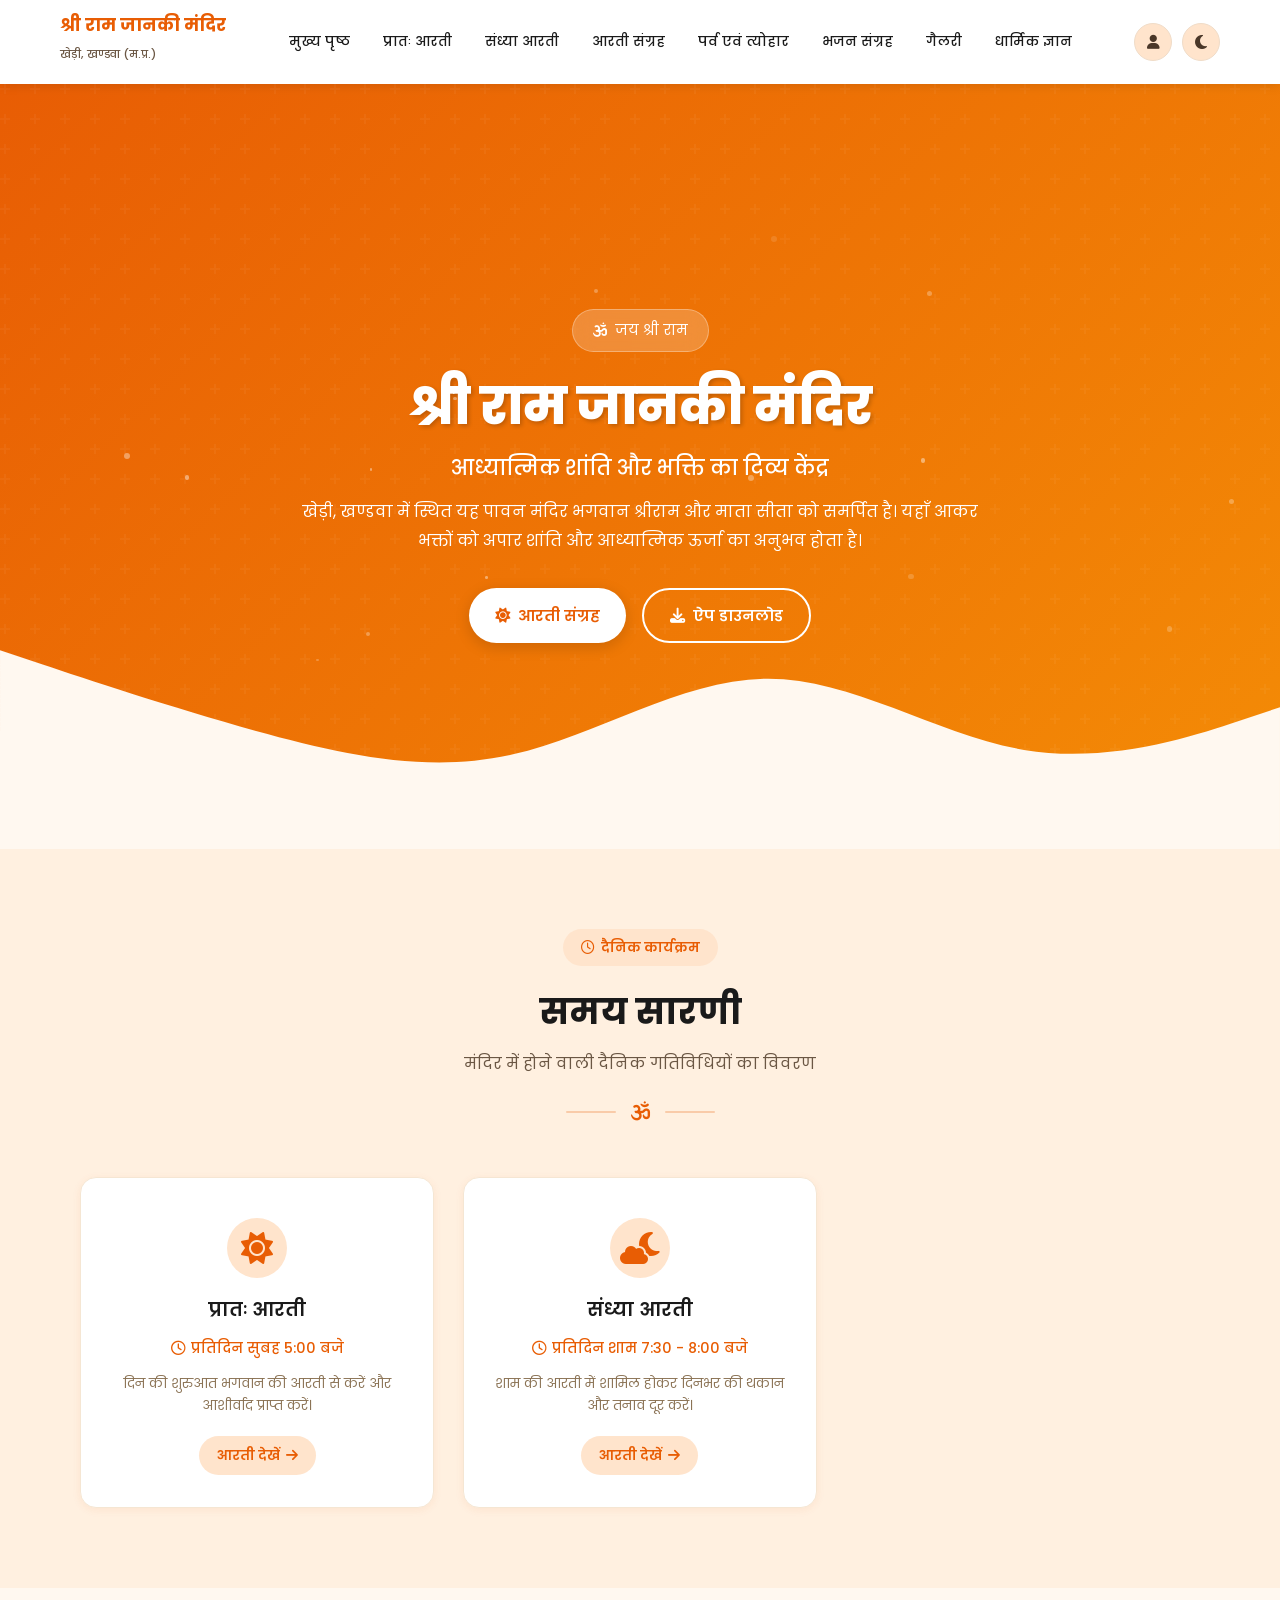
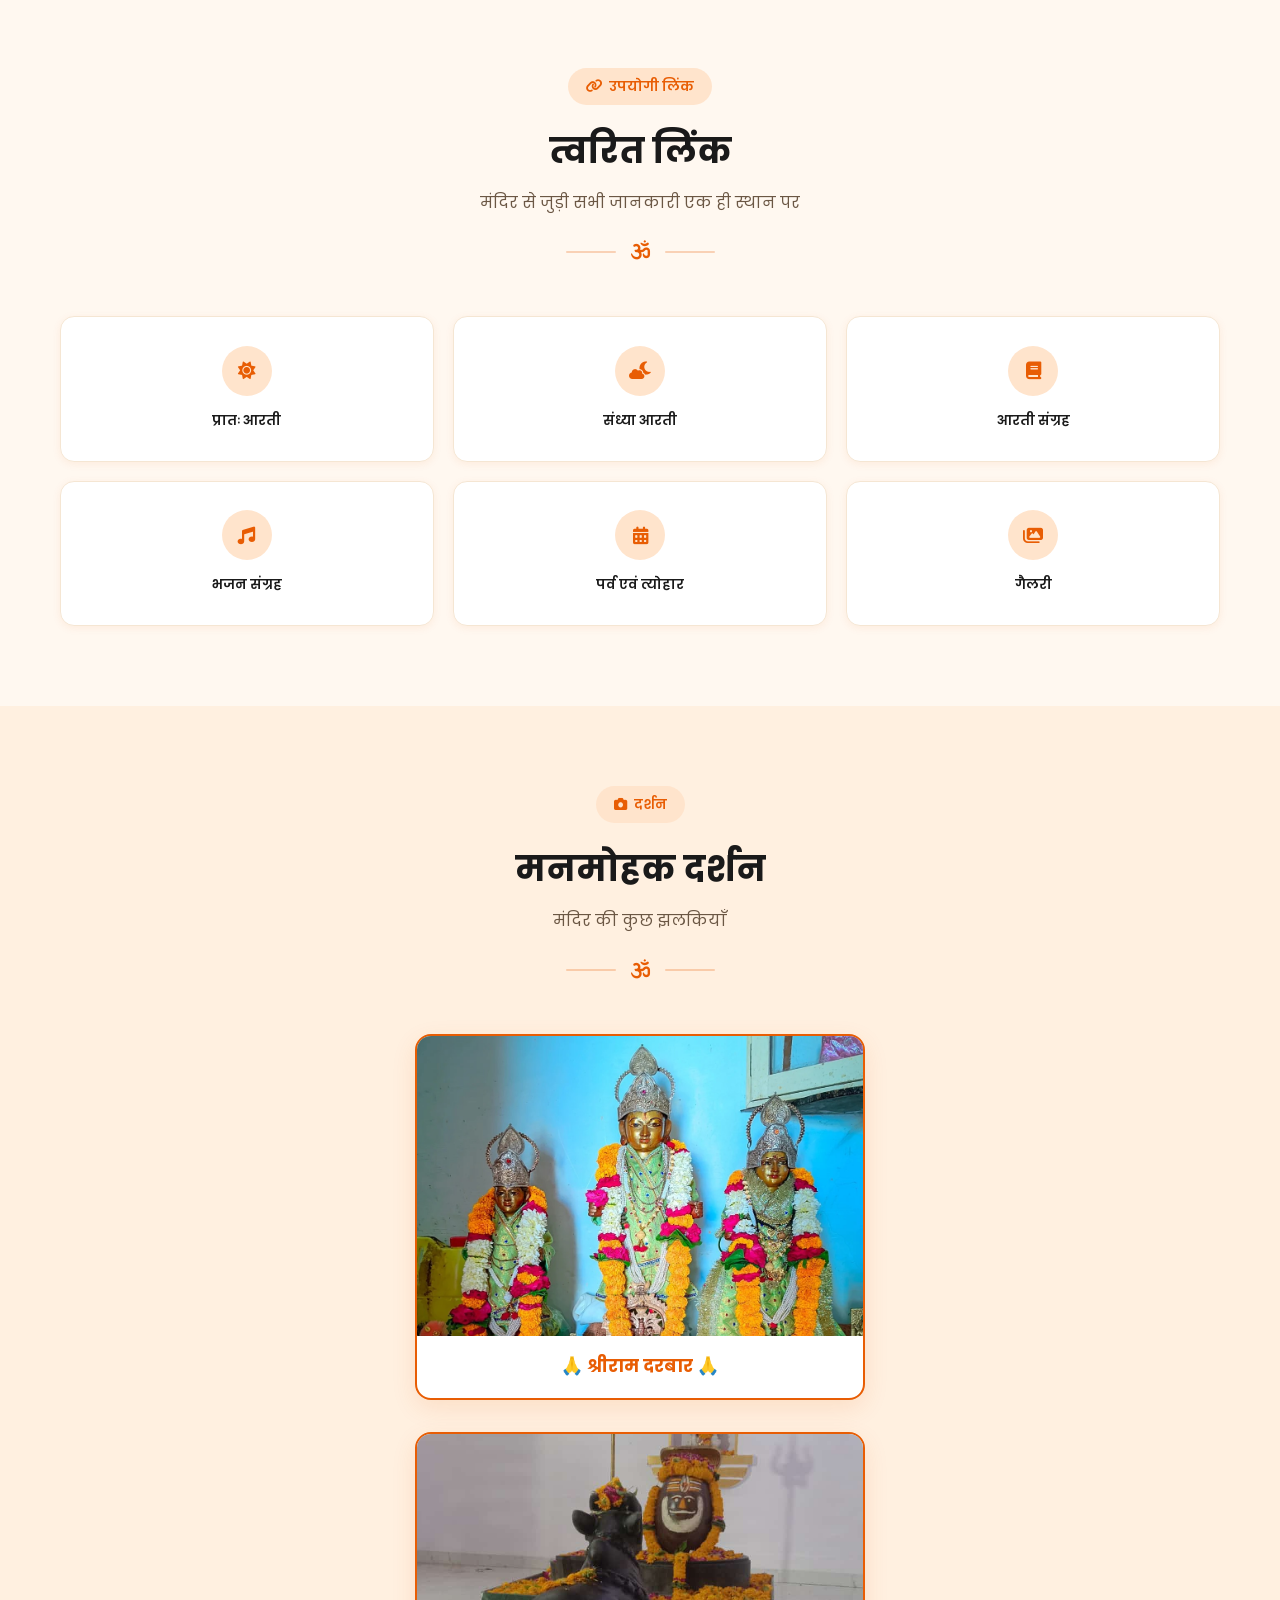
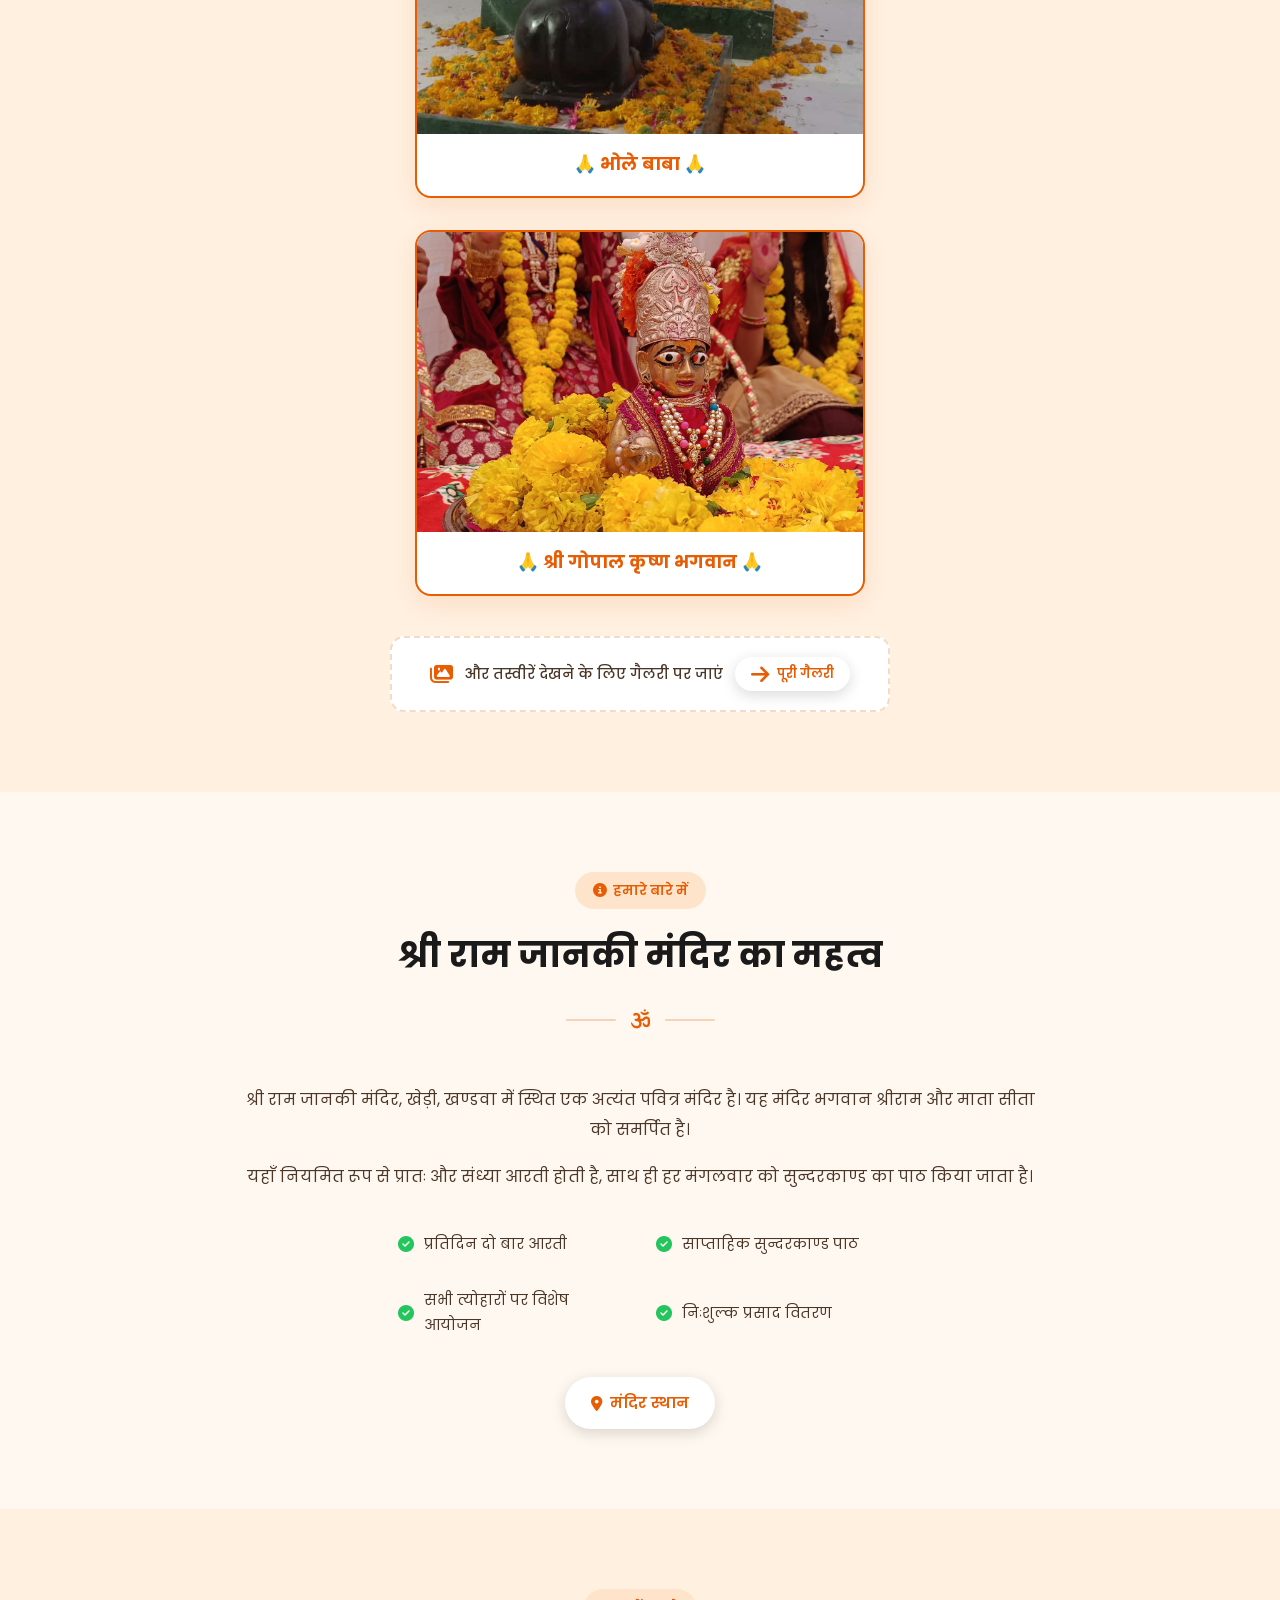
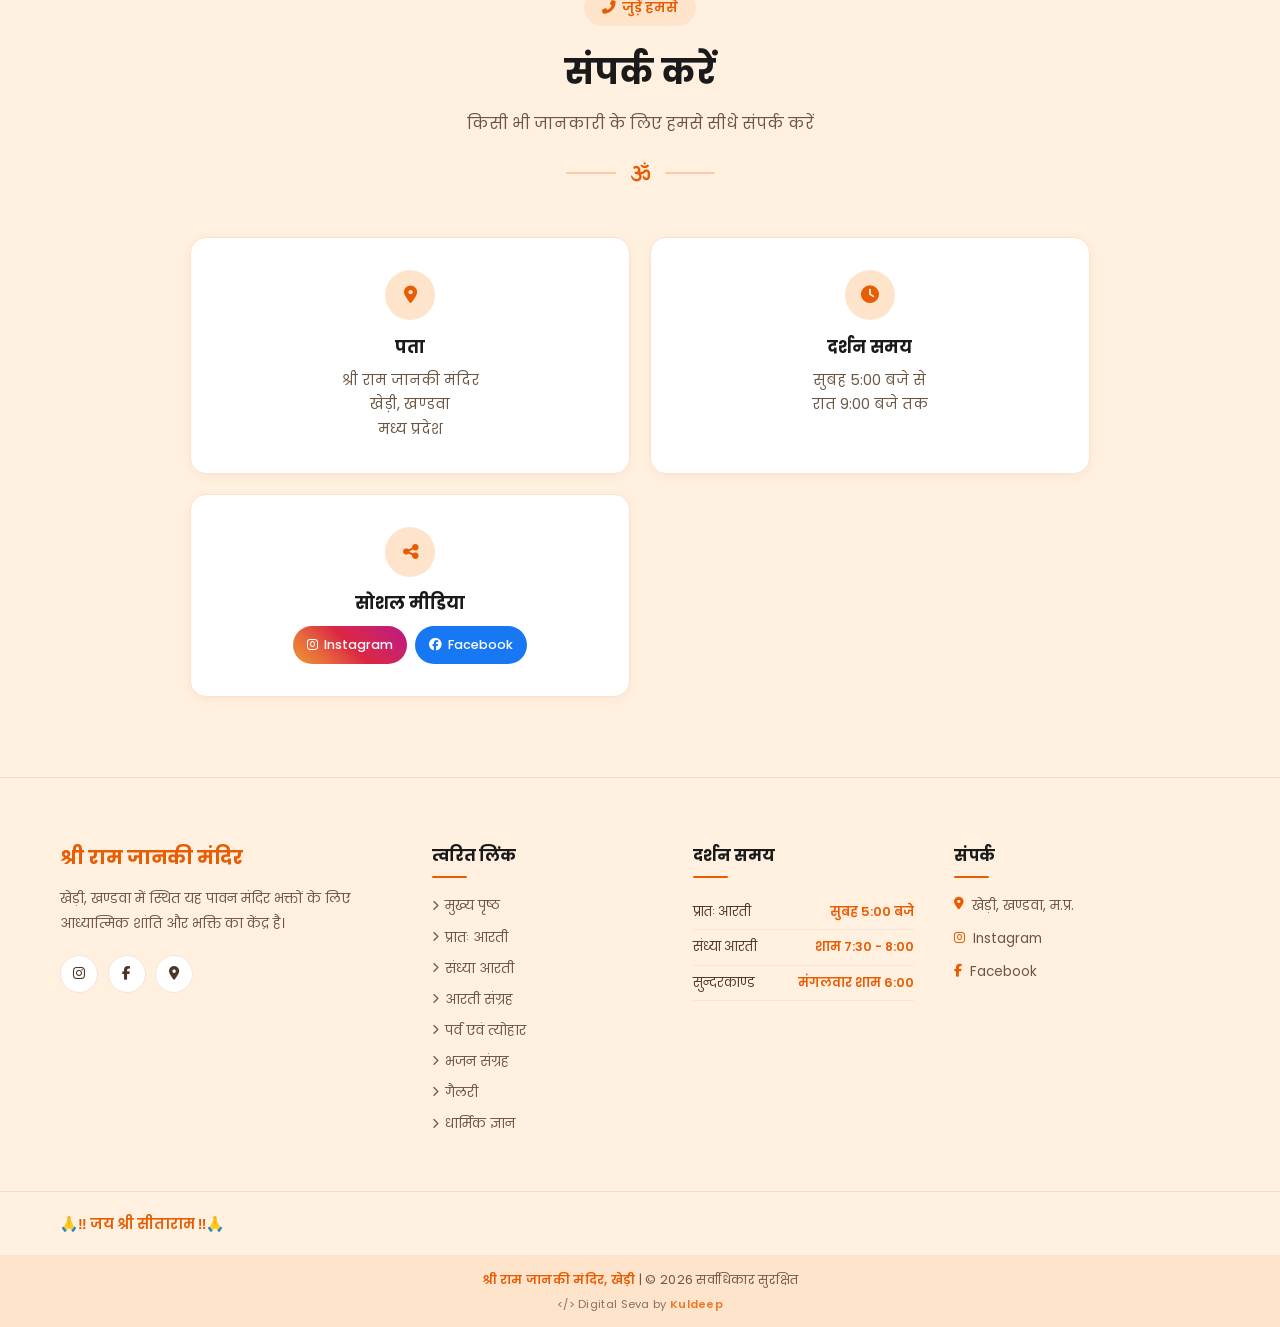
==== commit d88d915b: "Update index.html Add profile option on nav" ====
--- a/index.html
+++ b/index.html
@@ -44,8 +44,11 @@
                         <li class="nav-item"><a href="gyaan.html" class="nav-link">धार्मिक ज्ञान</a></li>
                     </ul>
                     <div class="nav-actions">
-                        <button class="theme-toggle" id="themeToggle"><i class="fas fa-moon"></i></button>
-                        <button class="hamburger" id="hamburger"></button>
+    <a href="login.html" class="nav-login-btn" title="Dashboard">
+        <i class="fas fa-user"></i>
+    </a>
+    <button class="theme-toggle" id="themeToggle"><i class="fas fa-moon"></i></button>
+    <button class="hamburger" id="hamburger"></button>
                     </div>
                 </div>
             </div>
--- a/style.css
+++ b/style.css
@@ -2667,3 +2667,24 @@
     color: #CC5200;
     text-decoration: underline;
 }
+/* Login Button in Nav */
+.nav-login-btn {
+    width: 38px;
+    height: 38px;
+    border-radius: 50%;
+    background: var(--bg-tertiary);
+    border: 1px solid var(--border-color);
+    color: var(--text-secondary);
+    display: flex;
+    align-items: center;
+    justify-content: center;
+    text-decoration: none;
+    font-size: 0.9rem;
+    transition: all 0.3s ease;
+}
+
+.nav-login-btn:hover {
+    background: var(--accent-primary);
+    color: white;
+    border-color: var(--accent-primary);
+}
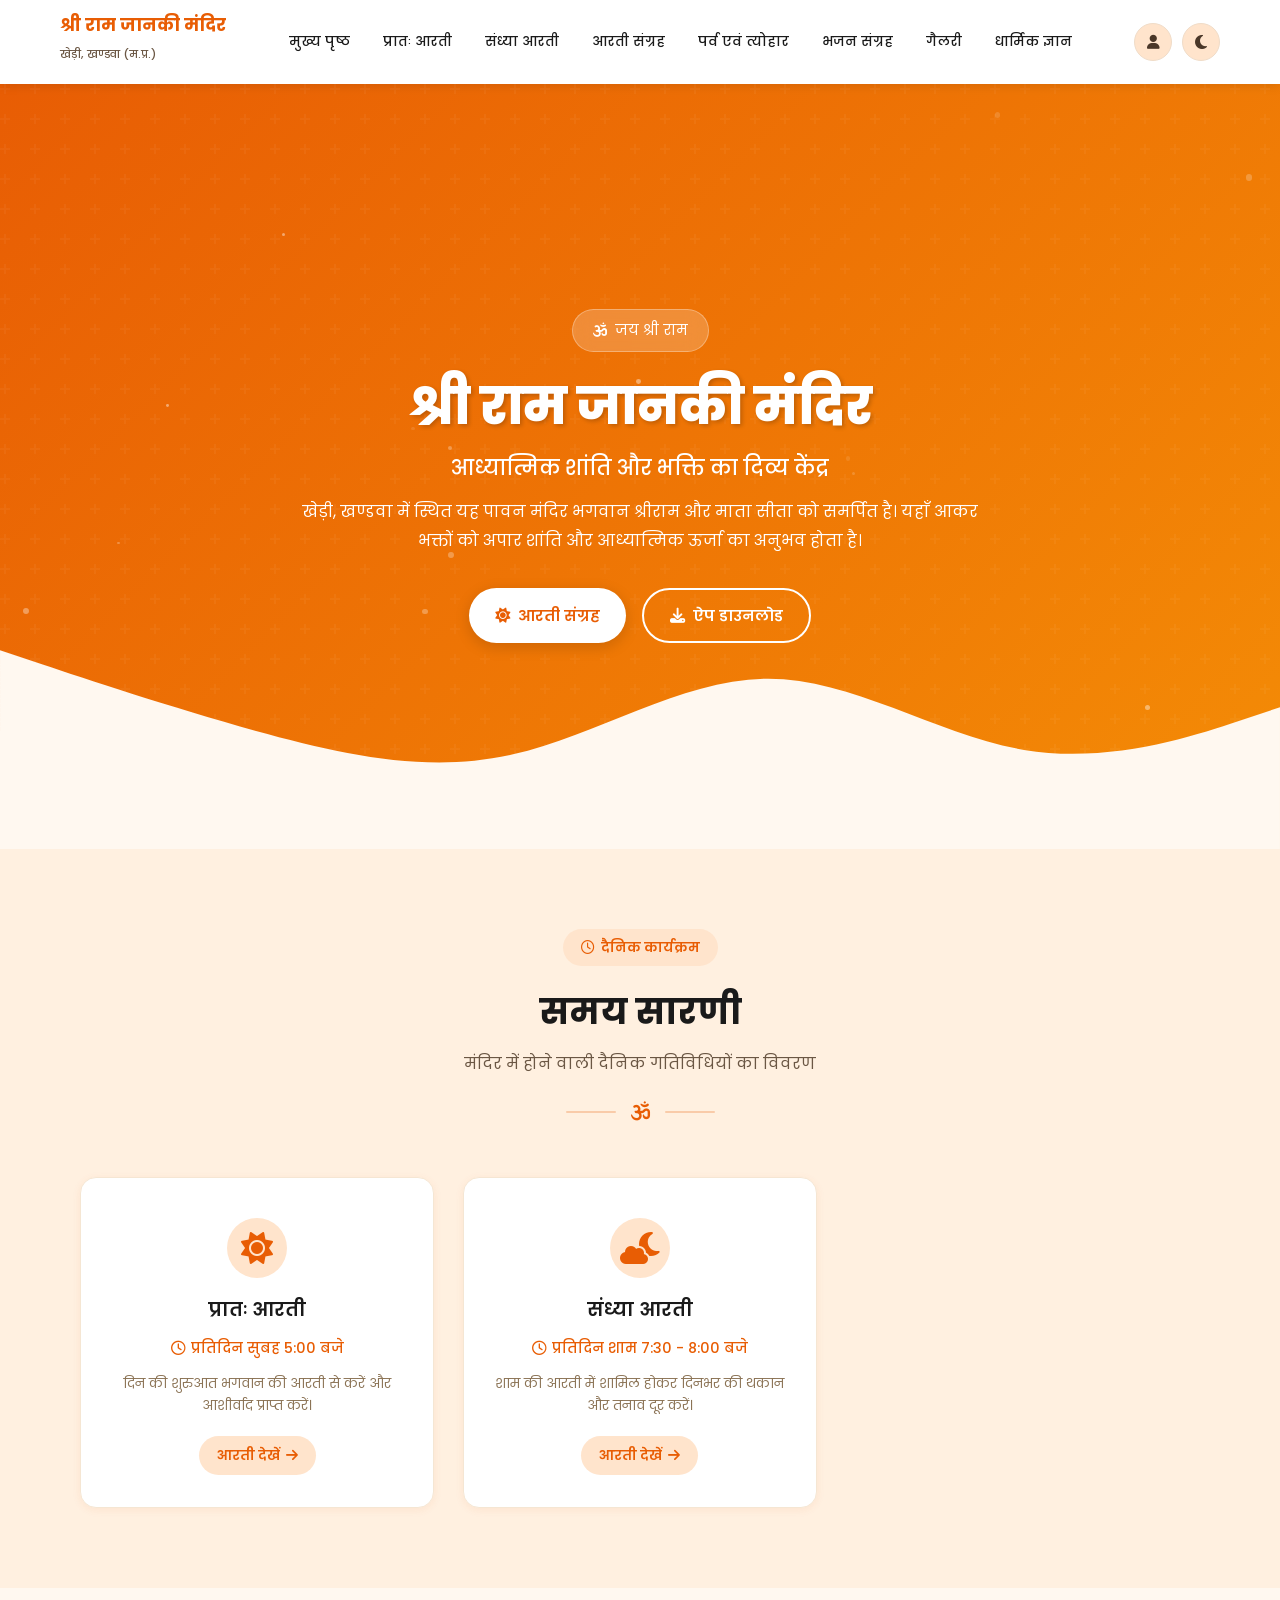
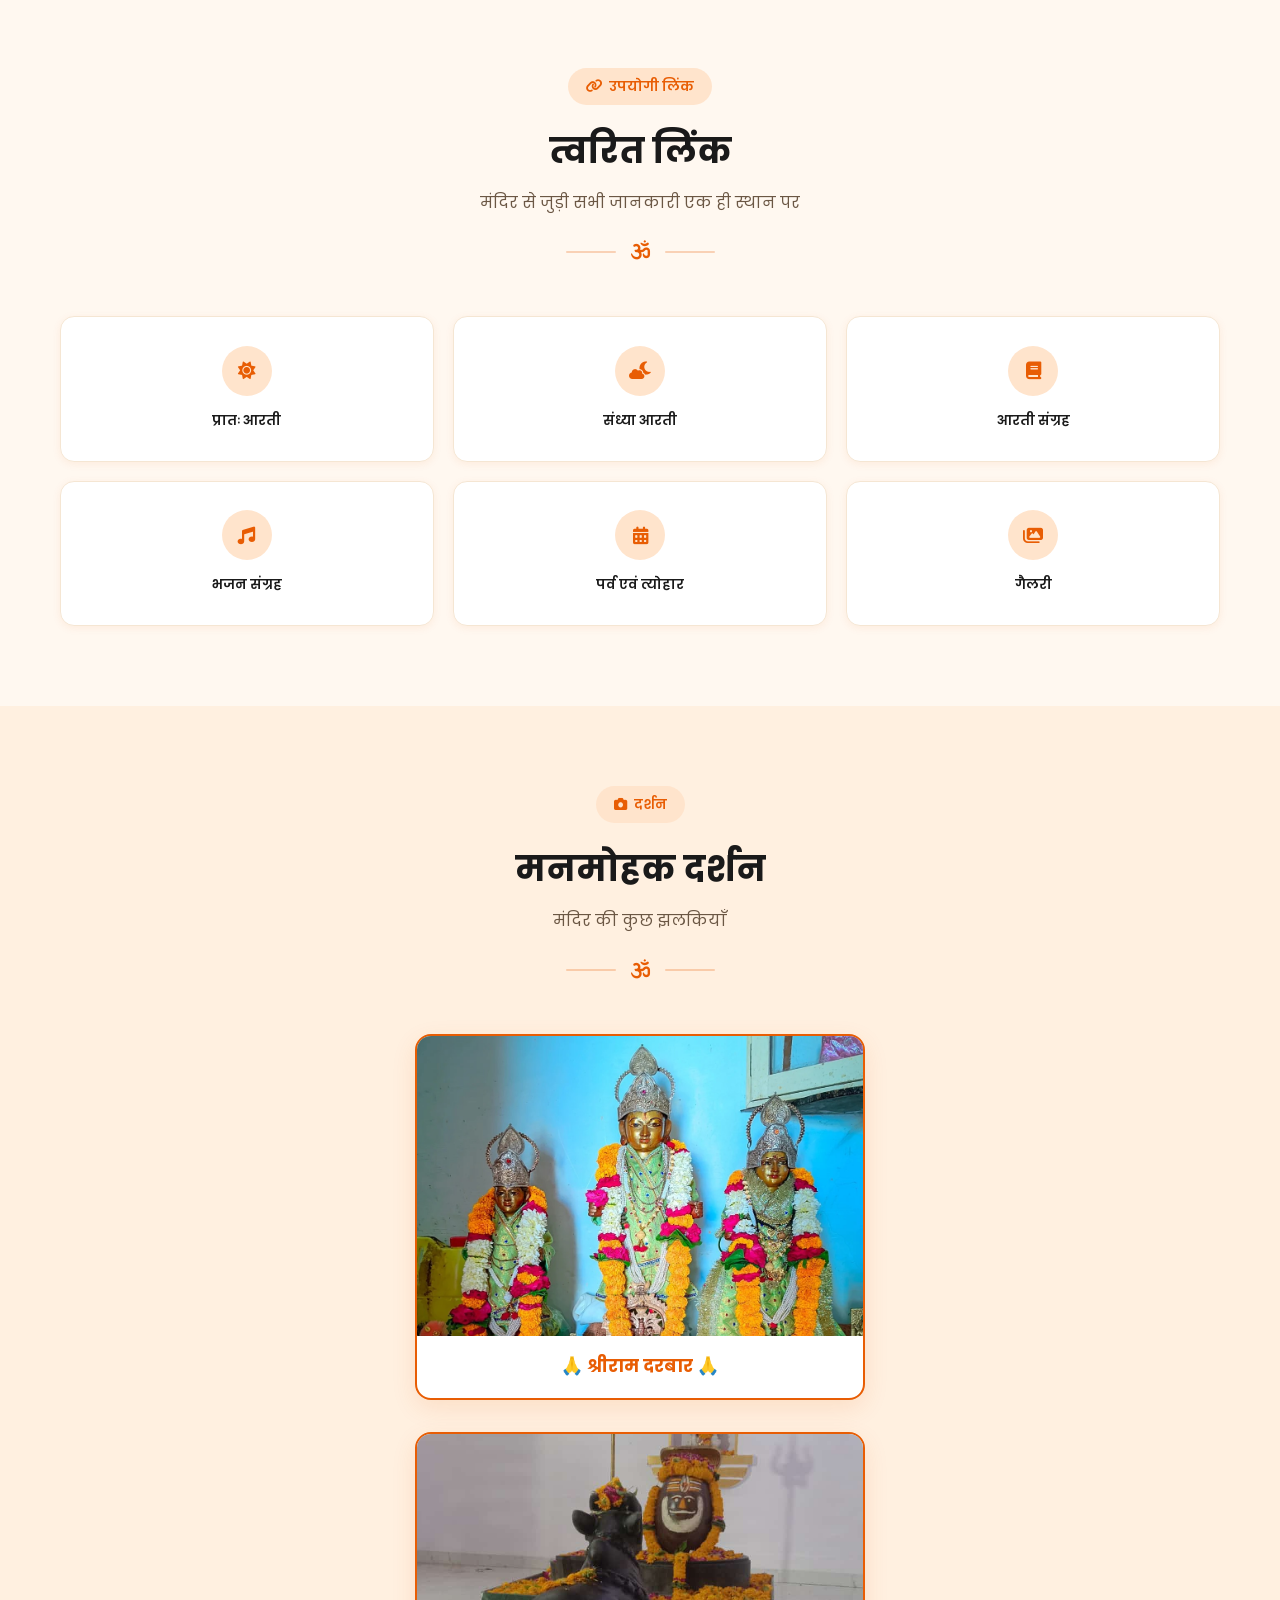
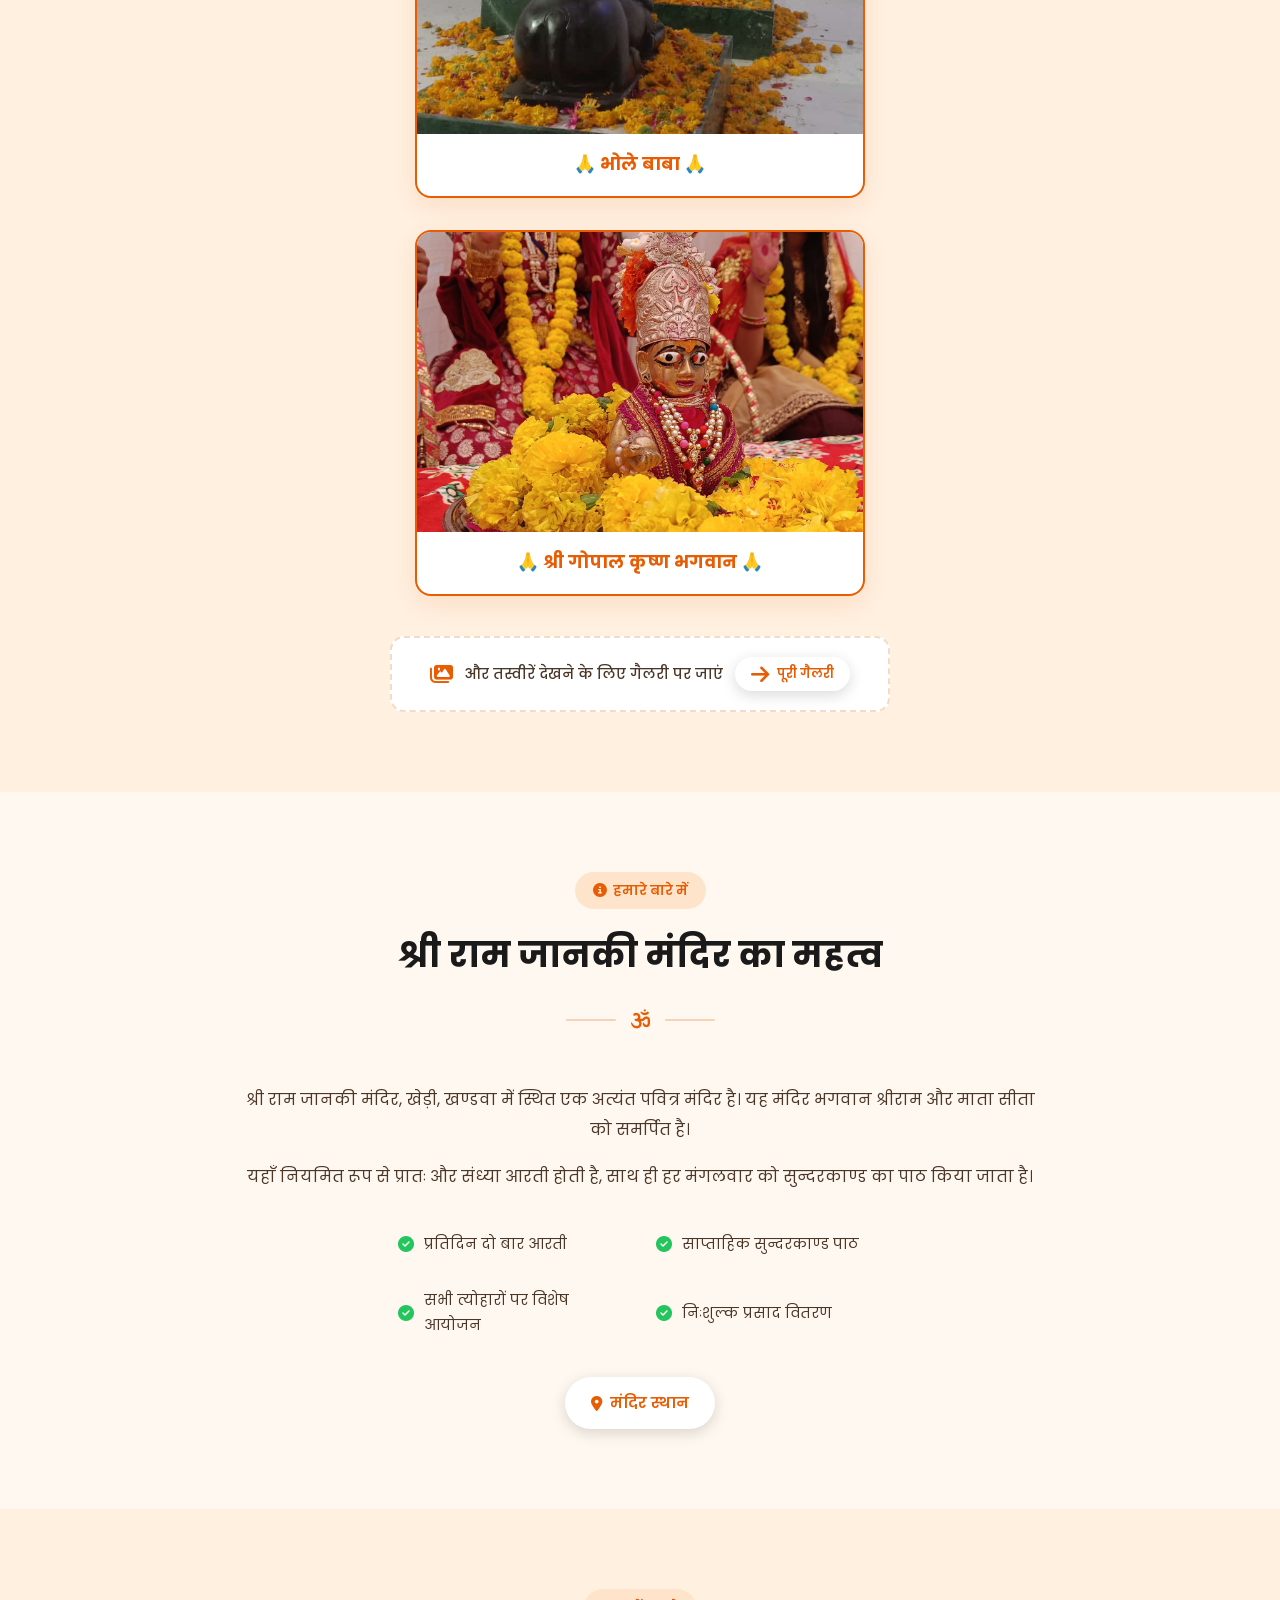
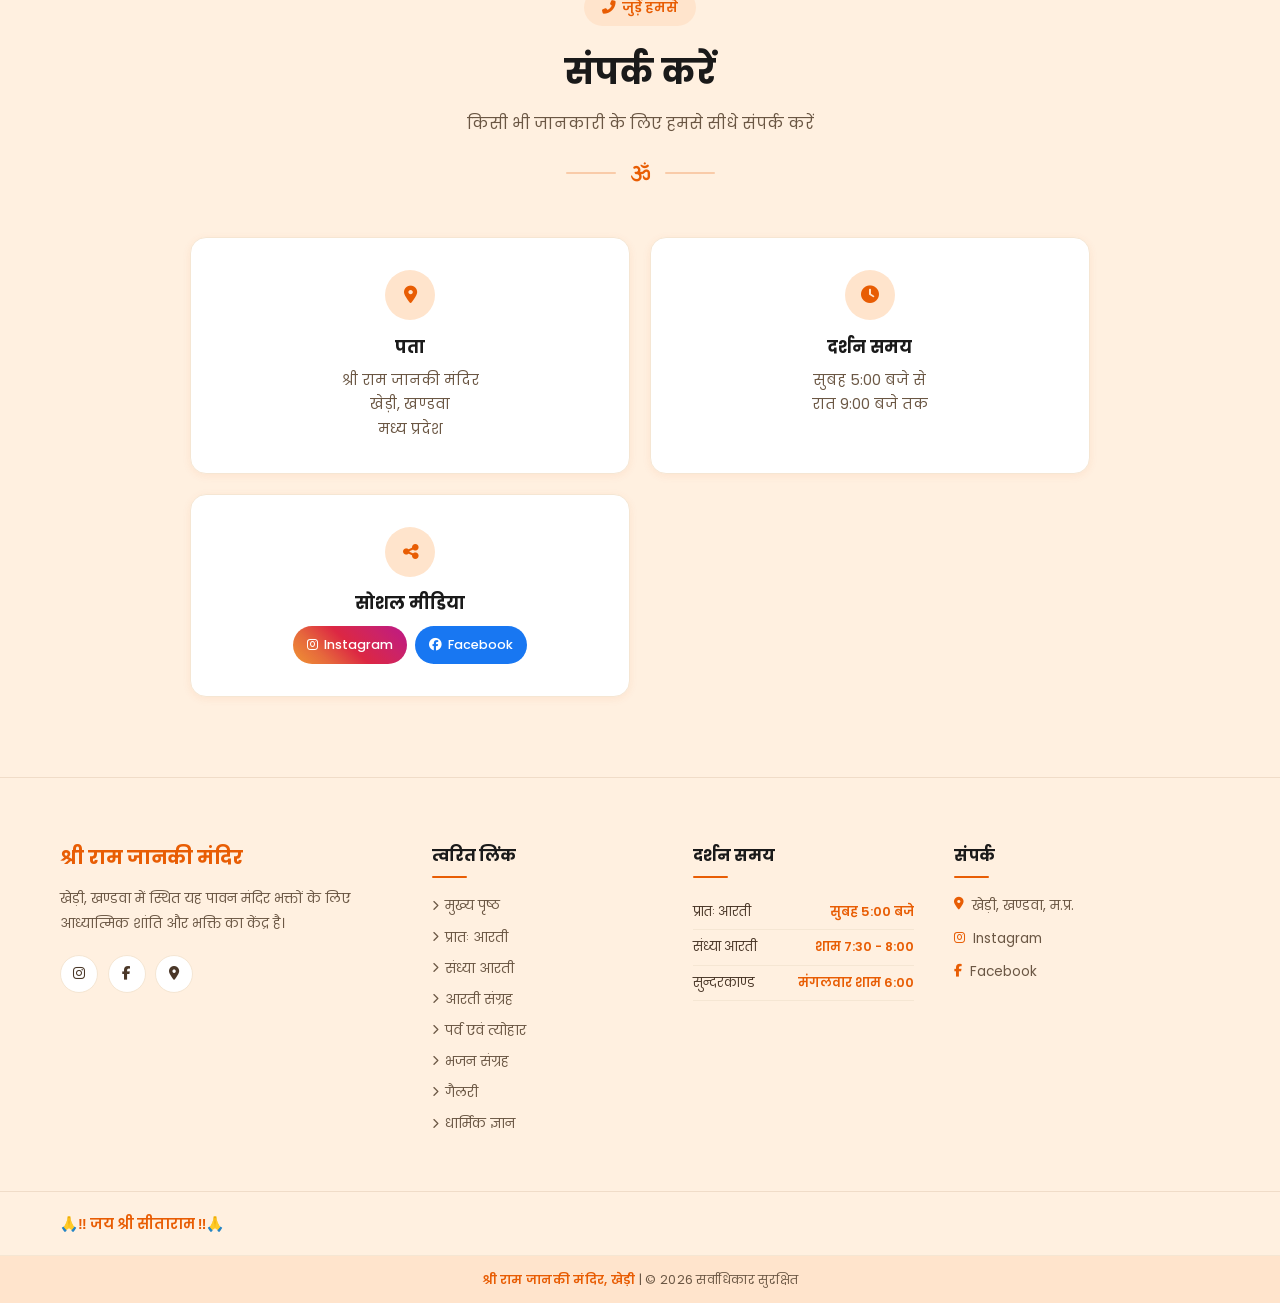
==== commit 080e3e1d: "Update index.html" ====
--- a/index.html
+++ b/index.html
@@ -265,7 +265,7 @@
         <div class="footer-watermark">
             <div class="container">
                 <p><span>श्री राम जानकी मंदिर, खेड़ी</span> | &copy; 2026 सर्वाधिकार सुरक्षित</p>
-                <p class="digital-seva">&lt;/&gt; Digital Seva by <a href="https://www.instagram.com/kuldeepyaduvanshi.in" target="_blank">Kuldeep</a></p>
+               <!-- <p class="digital-seva">&lt;/&gt; Digital Seva by <a href="https://www.instagram.com/kuldeepyaduvanshi.in" target="_blank">Kuldeep</a></p>-->
             </div>
         </div>
     </footer>
